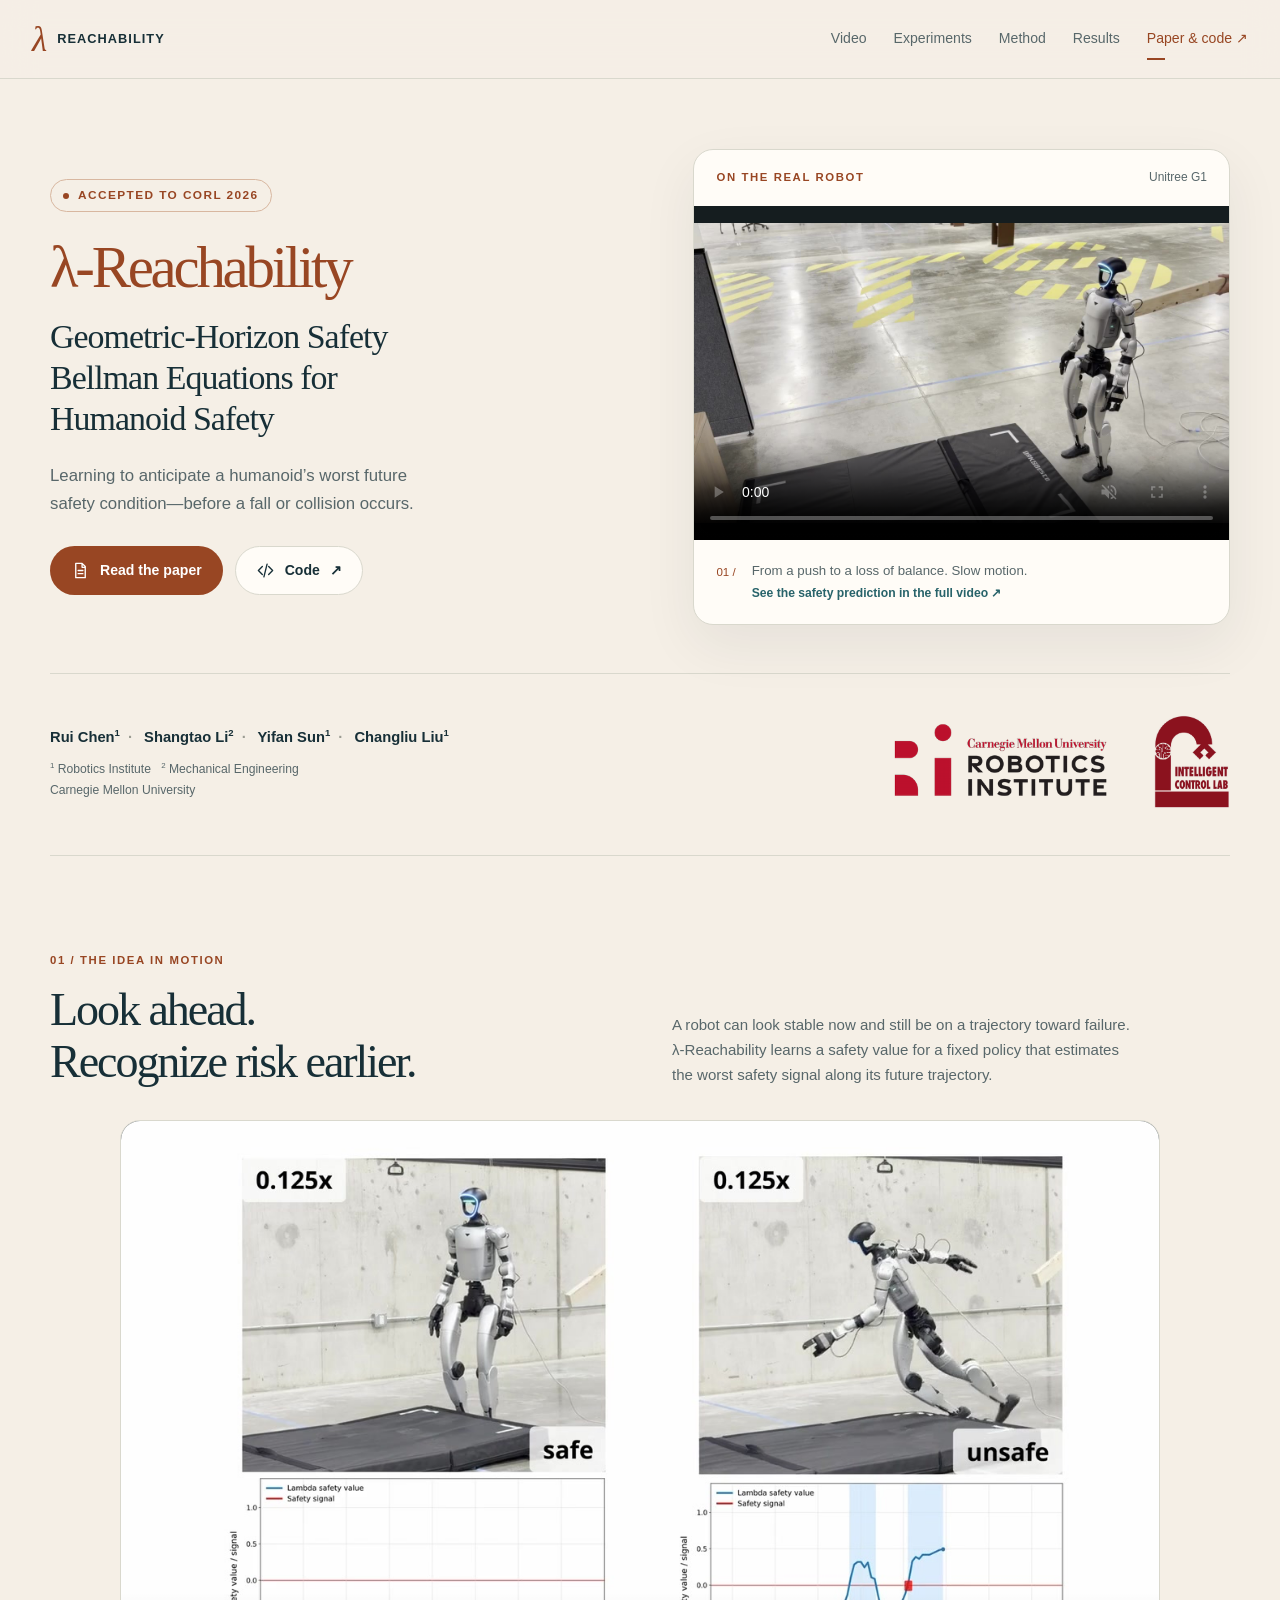
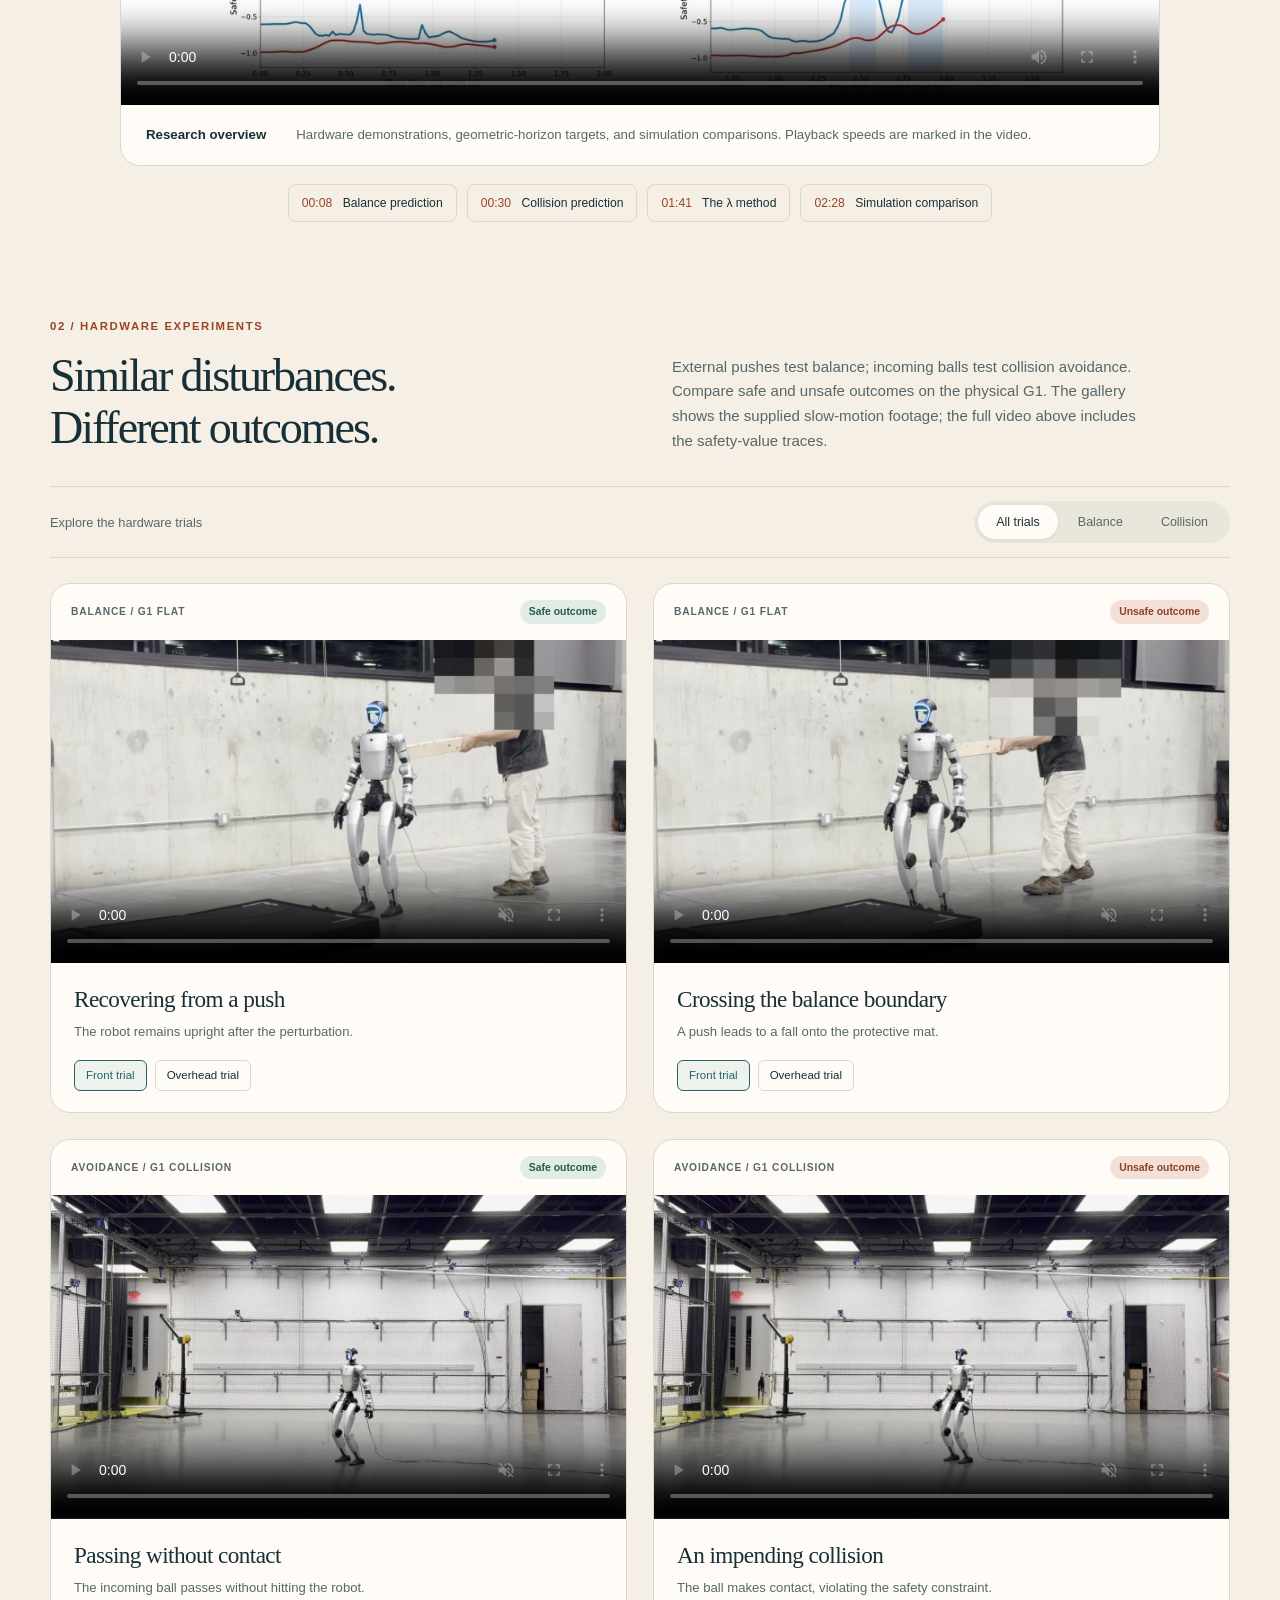
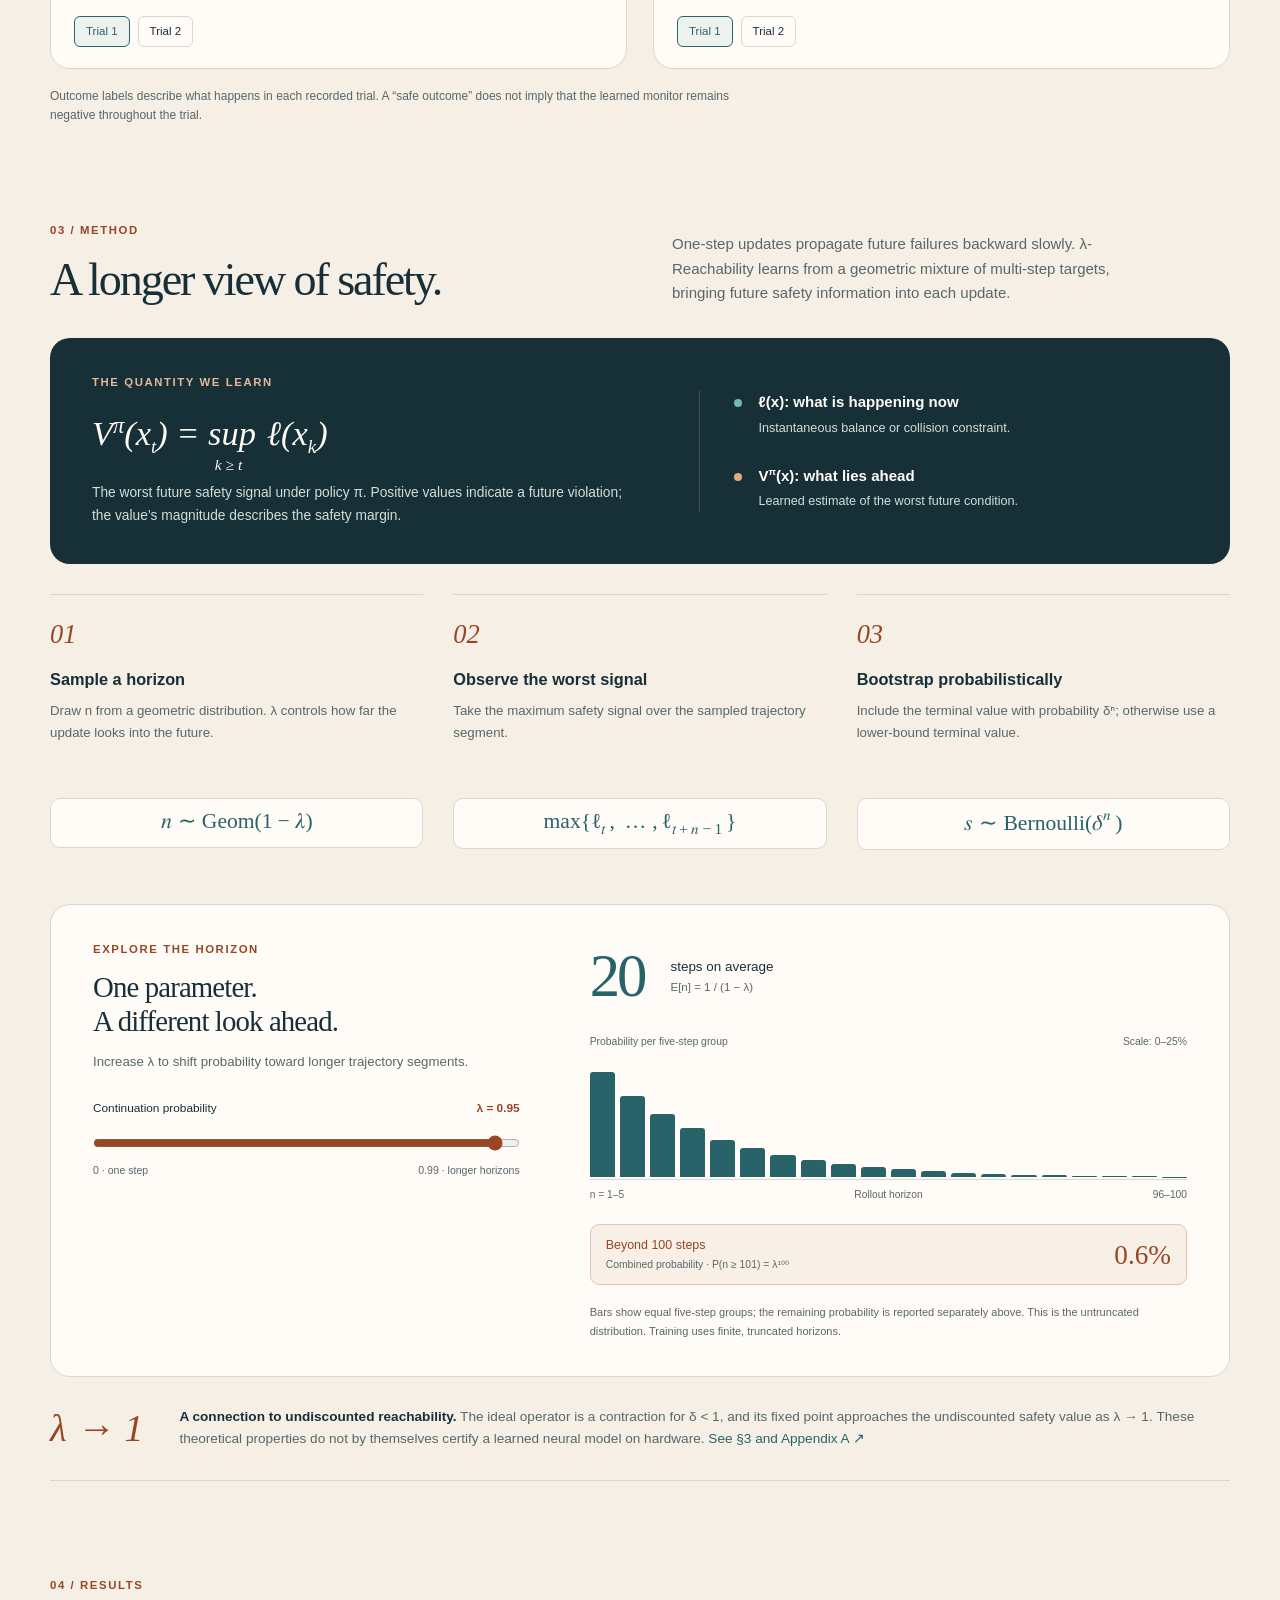
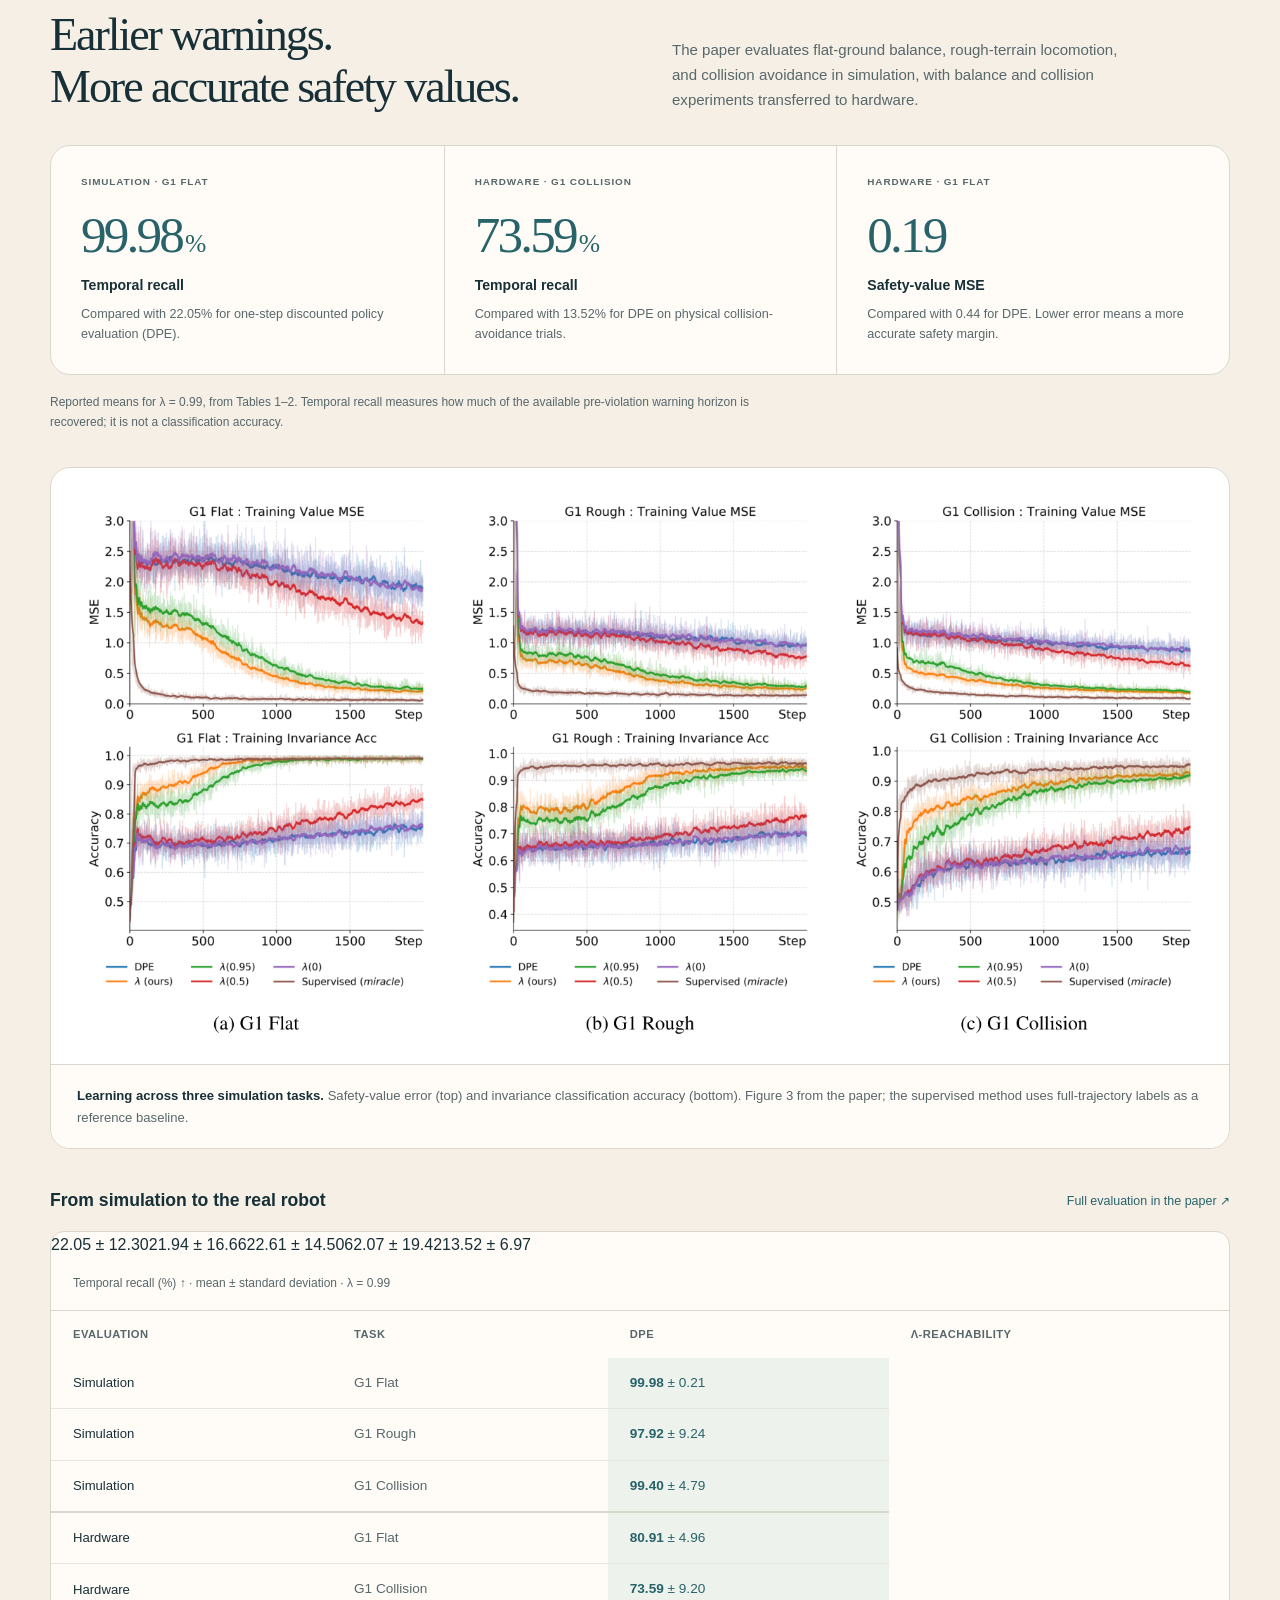
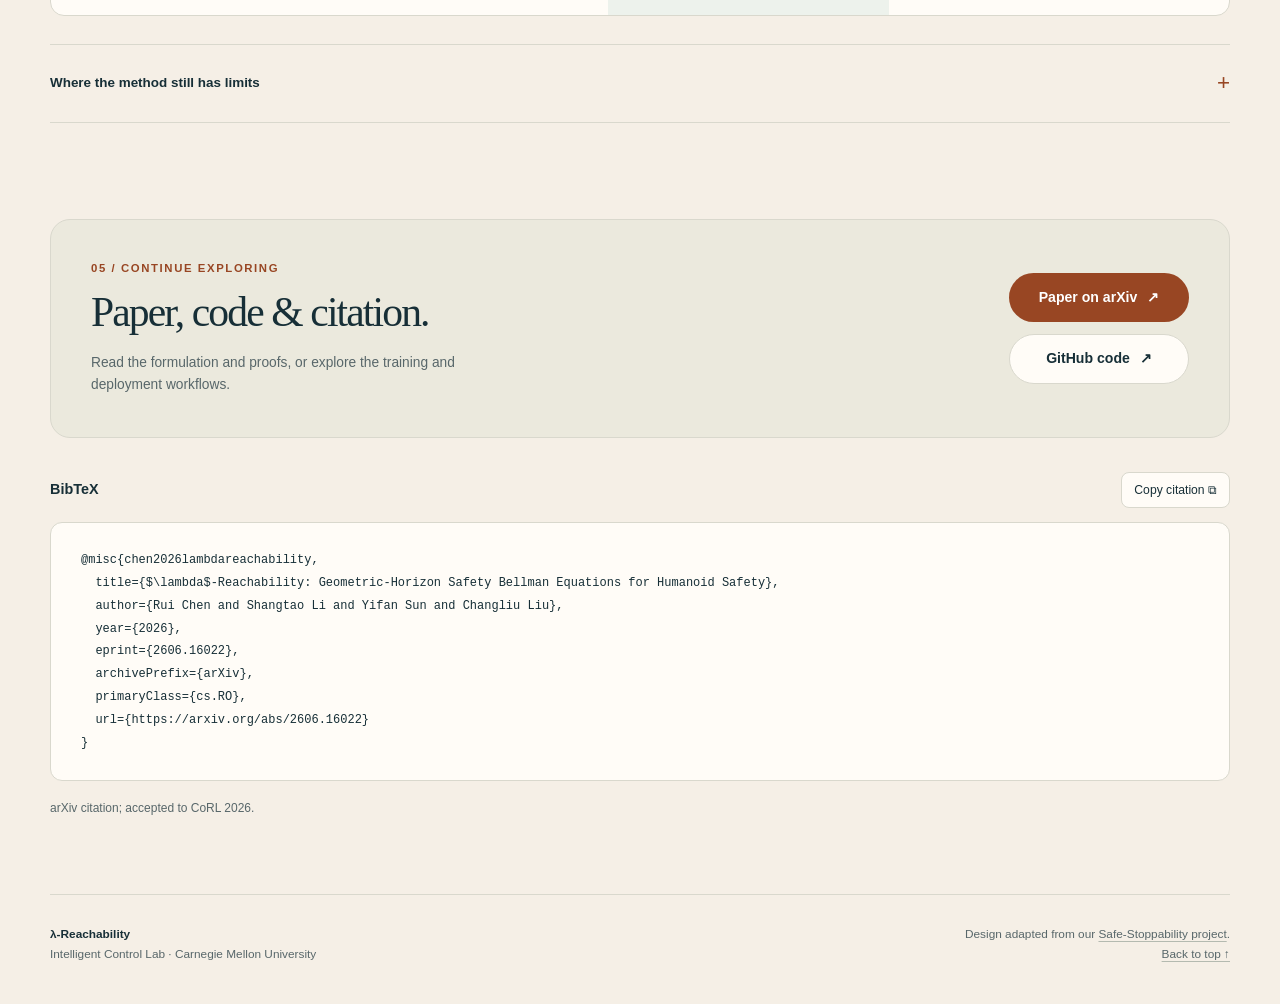
==== docs/index.html @ ec7c2fdd "Publish CoRL 2026 lambda-Reachability project website" ====
<!doctype html>
<html lang="en">
<head>
  <meta charset="utf-8">
  <meta name="viewport" content="width=device-width, initial-scale=1">
  <title>λ-Reachability · CoRL 2026</title>
  <meta name="description" content="λ-Reachability: Geometric-Horizon Safety Bellman Equations for Humanoid Safety. A CoRL 2026 paper from Carnegie Mellon University.">
  <meta name="theme-color" content="#f5efe6">
  <link rel="canonical" href="https://intelligent-control-lab.github.io/lambda_reach/">
  <meta property="og:url" content="https://intelligent-control-lab.github.io/lambda_reach/">
  <meta property="og:type" content="website">
  <meta property="og:title" content="λ-Reachability · CoRL 2026">
  <meta property="og:description" content="Learning to anticipate humanoid safety violations with geometric-horizon safety Bellman equations.">
  <meta property="og:image" content="https://intelligent-control-lab.github.io/lambda_reach/assets/posters/push-unsafe-1.jpg">
  <meta property="og:image:alt" content="A Unitree G1 humanoid in a balance perturbation experiment">
  <meta name="twitter:card" content="summary_large_image">
  <meta name="twitter:image" content="https://intelligent-control-lab.github.io/lambda_reach/assets/posters/push-unsafe-1.jpg">
  <link rel="icon" href="./assets/images/favicon.svg" type="image/svg+xml">
  <link rel="stylesheet" href="./assets/css/site.css">
  <script defer src="./assets/js/site.js"></script>
</head>
<body>
<a class="skip-link" href="#main">Skip to content</a>
<header class="site-header">
  <div class="header-inner">
    <a class="brand" href="#home"><span class="brand-symbol">λ</span> Reachability</a>
    <nav aria-label="Main navigation">
      <a href="#video">Video</a><a href="#experiments">Experiments</a><a href="#method">Method</a><a href="#results">Results</a><a href="#paper">Paper &amp; code <span aria-hidden="true">↗</span></a>
    </nav>
  </div>
</header>
<main id="main">
  <section class="hero shell" id="home" aria-labelledby="title">
    <div class="hero-grid">
      <div class="hero-copy">
        <p class="venue"><span class="venue-dot" aria-hidden="true"></span> Accepted to CoRL 2026</p>
        <h1 id="title"><span class="title-name">λ-Reachability</span><span class="title-subtitle">Geometric-Horizon Safety Bellman Equations for Humanoid Safety</span></h1>
        <p class="hero-summary">Learning to anticipate a humanoid’s worst future safety condition—before a fall or collision occurs.</p>
        <div class="actions">
          <a class="button primary" href="https://arxiv.org/pdf/2606.16022" target="_blank" rel="noopener noreferrer"><svg viewBox="0 0 24 24" aria-hidden="true"><path d="M14 3H6v18h12V7zM14 3v5h4M9 12h6M9 16h6"/></svg> Read the paper</a>
          <a class="button secondary" href="https://github.com/intelligent-control-lab/lambda_reach" target="_blank" rel="noopener noreferrer"><svg viewBox="0 0 24 24" aria-hidden="true"><path d="m8 7-5 5 5 5m8-10 5 5-5 5M14 4l-4 16"/></svg> Code <span aria-hidden="true">↗</span></a>
        </div>
      </div>
      <figure class="hero-media">
        <div class="media-heading"><span class="eyebrow">On the real robot</span><span class="small-label">Unitree G1</span></div>
        <video controls muted loop playsinline preload="metadata" poster="./assets/posters/push-unsafe-1.jpg" aria-label="Slow-motion balance experiment: the G1 loses balance after an external push">
          <source src="./assets/videos/push-unsafe-1.mp4" type="video/mp4">
          Your browser does not support embedded video. <a href="./assets/videos/push-unsafe-1.mp4">Download this clip.</a>
        </video>
        <figcaption><span class="caption-number">01 /</span><span>From a push to a loss of balance. Slow motion.<br><a href="#video">See the safety prediction in the full video <span aria-hidden="true">↗</span></a></span></figcaption>
      </figure>
    </div>
    <div class="hero-bottom">
      <div class="author-block">
        <p class="authors">Rui Chen<sup>1</sup><span>·</span> Shangtao Li<sup>2</sup><span>·</span> Yifan Sun<sup>1</sup><span>·</span> Changliu Liu<sup>1</sup></p>
        <p class="affiliations"><sup>1</sup> Robotics Institute &nbsp; <sup>2</sup> Mechanical Engineering<br>Carnegie Mellon University</p>
      </div>
      <div class="logos" aria-label="Research institutions">
        <img src="./assets/images/ri-cmu-wordmark-new.png" alt="Carnegie Mellon University Robotics Institute" width="220" height="60">
        <img src="./assets/images/icl_logo.jpg" alt="Intelligent Control Lab" width="130" height="74">
      </div>
    </div>
  </section>

  <section class="section shell" id="video" aria-labelledby="video-title">
    <div class="section-heading"><div><p class="eyebrow">01 / The idea in motion</p><h2 id="video-title">Look ahead.<br>Recognize risk earlier.</h2></div><p>A robot can look stable now and still be on a trajectory toward failure. λ-Reachability learns a safety value for a fixed policy that estimates the worst safety signal along its future trajectory.</p></div>
    <figure class="overview-video media-panel">
      <video id="overview-player" controls playsinline preload="metadata" poster="./assets/posters/overview.jpg" aria-label="Full research video with hardware comparisons, safety-value plots, and an explanation of lambda-Reachability" aria-describedby="overview-caption">
        <source src="./assets/videos/overview.mp4" type="video/mp4">
        <track kind="descriptions" src="./assets/overview-descriptions.vtt" srclang="en" label="Visual descriptions">
        Your browser does not support embedded video. <a href="./assets/videos/overview.mp4">Download the research video.</a>
      </video>
      <figcaption id="overview-caption"><strong>Research overview</strong><span>Hardware demonstrations, geometric-horizon targets, and simulation comparisons. Playback speeds are marked in the video.</span></figcaption>
    </figure>
    <div class="chapters" aria-label="Video chapters">
      <button type="button" data-seek="8"><span>00:08</span> Balance prediction</button>
      <button type="button" data-seek="30"><span>00:30</span> Collision prediction</button>
      <button type="button" data-seek="101"><span>01:41</span> The λ method</button>
      <button type="button" data-seek="148"><span>02:28</span> Simulation comparison</button>
    </div>
  </section>

  <section class="section shell" id="experiments" aria-labelledby="experiments-title">
    <div class="section-heading"><div><p class="eyebrow">02 / Hardware experiments</p><h2 id="experiments-title">Similar disturbances.<br>Different outcomes.</h2></div><p>External pushes test balance; incoming balls test collision avoidance. Compare safe and unsafe outcomes on the physical G1. The gallery shows the supplied slow-motion footage; the full video above includes the safety-value traces.</p></div>
    <div class="gallery-toolbar"><span>Explore the hardware trials</span><div class="segmented" role="group" aria-label="Filter experiments"><button type="button" class="is-active" data-filter="all" aria-pressed="true">All trials</button><button type="button" data-filter="push" aria-pressed="false">Balance</button><button type="button" data-filter="avoid" aria-pressed="false">Collision</button></div></div>
    <div class="experiment-grid">
      <article class="experiment-card" data-task="push">
        <div class="experiment-top"><span class="eyebrow">Balance / G1 Flat</span><span class="outcome safe">Safe outcome</span></div>
        <video controls muted playsinline preload="metadata" poster="./assets/posters/push-safe-2.jpg" aria-label="Slow-motion push trial with a safe balance outcome"><source src="./assets/videos/push-safe-2.mp4" type="video/mp4"></video>
        <div class="experiment-body"><h3>Recovering from a push</h3><p>The robot remains upright after the perturbation.</p><div class="trial-picker" role="group" aria-label="Recovering from a push trial selection"><button type="button" data-clip="push-safe-2" aria-pressed="true" class="is-active">Front trial</button><button type="button" data-clip="push-safe-1" aria-pressed="false">Overhead trial</button></div></div>
      </article>
      <article class="experiment-card" data-task="push">
        <div class="experiment-top"><span class="eyebrow">Balance / G1 Flat</span><span class="outcome unsafe">Unsafe outcome</span></div>
        <video controls muted playsinline preload="metadata" poster="./assets/posters/push-unsafe-2.jpg" aria-label="Slow-motion push trial with a loss of balance"><source src="./assets/videos/push-unsafe-2.mp4" type="video/mp4"></video>
        <div class="experiment-body"><h3>Crossing the balance boundary</h3><p>A push leads to a fall onto the protective mat.</p><div class="trial-picker" role="group" aria-label="Loss of balance trial selection"><button type="button" data-clip="push-unsafe-2" aria-pressed="true" class="is-active">Front trial</button><button type="button" data-clip="push-unsafe-1" aria-pressed="false">Overhead trial</button></div></div>
      </article>
      <article class="experiment-card" data-task="avoid">
        <div class="experiment-top"><span class="eyebrow">Avoidance / G1 Collision</span><span class="outcome safe">Safe outcome</span></div>
        <video controls muted playsinline preload="metadata" poster="./assets/posters/avoid-safe-1.jpg" aria-label="Slow-motion ball-avoidance trial with no collision"><source src="./assets/videos/avoid-safe-1.mp4" type="video/mp4"></video>
        <div class="experiment-body"><h3>Passing without contact</h3><p>The incoming ball passes without hitting the robot.</p><div class="trial-picker" role="group" aria-label="Safe avoidance trial selection"><button type="button" data-clip="avoid-safe-1" aria-pressed="true" class="is-active">Trial 1</button><button type="button" data-clip="avoid-safe-2" aria-pressed="false">Trial 2</button></div></div>
      </article>
      <article class="experiment-card" data-task="avoid">
        <div class="experiment-top"><span class="eyebrow">Avoidance / G1 Collision</span><span class="outcome unsafe">Unsafe outcome</span></div>
        <video controls muted playsinline preload="metadata" poster="./assets/posters/avoid-unsafe-1.jpg" aria-label="Slow-motion ball-avoidance trial in which contact occurs"><source src="./assets/videos/avoid-unsafe-1.mp4" type="video/mp4"></video>
        <div class="experiment-body"><h3>An impending collision</h3><p>The ball makes contact, violating the safety constraint.</p><div class="trial-picker" role="group" aria-label="Unsafe avoidance trial selection"><button type="button" data-clip="avoid-unsafe-1" aria-pressed="true" class="is-active">Trial 1</button><button type="button" data-clip="avoid-unsafe-2" aria-pressed="false">Trial 2</button></div></div>
      </article>
    </div>
    <p class="note">Outcome labels describe what happens in each recorded trial. A “safe outcome” does not imply that the learned monitor remains negative throughout the trial.</p>
  </section>

  <section class="section shell" id="method" aria-labelledby="method-title">
    <div class="section-heading"><div><p class="eyebrow">03 / Method</p><h2 id="method-title">A longer view of safety.</h2></div><p>One-step updates propagate future failures backward slowly. λ-Reachability learns from a geometric mixture of multi-step targets, bringing future safety information into each update.</p></div>
    <div class="method-intro">
      <div><span class="eyebrow">The quantity we learn</span><p class="equation" aria-label="V pi of x t equals the supremum of ell of x k, over k greater than or equal to t">V<sup>π</sup>(x<sub>t</sub>) = sup<sub class="under">k ≥ t</sub> ℓ(x<sub>k</sub>)</p><p>The worst future safety signal under policy π. Positive values indicate a future violation; the value’s magnitude describes the safety margin.</p></div>
      <div class="signal-legend"><p><span class="signal-dot teal"></span><strong>ℓ(x): what is happening now</strong><span>Instantaneous balance or collision constraint.</span></p><p><span class="signal-dot rust"></span><strong>V<sup>π</sup>(x): what lies ahead</strong><span>Learned estimate of the worst future condition.</span></p></div>
    </div>
    <ol class="steps">
      <li><span class="step-number">01</span><h3>Sample a horizon</h3><p>Draw n from a geometric distribution. λ controls how far the update looks into the future.</p><div class="step-equation"><math xmlns="http://www.w3.org/1998/Math/MathML" display="block" aria-label="n follows a geometric distribution with parameter one minus lambda"><mi>n</mi><mo>∼</mo><mi mathvariant="normal">Geom</mi><mo>(</mo><mn>1</mn><mo>−</mo><mi>λ</mi><mo>)</mo></math></div></li>
      <li><span class="step-number">02</span><h3>Observe the worst signal</h3><p>Take the maximum safety signal over the sampled trajectory segment.</p><div class="step-equation"><math xmlns="http://www.w3.org/1998/Math/MathML" display="block" aria-label="Maximum of ell t through ell t plus n minus one"><mi mathvariant="normal">max</mi><mo>{</mo><msub><mi>ℓ</mi><mi>t</mi></msub><mo>,</mo><mo>…</mo><mo>,</mo><msub><mi>ℓ</mi><mrow><mi>t</mi><mo>+</mo><mi>n</mi><mo>−</mo><mn>1</mn></mrow></msub><mo>}</mo></math></div></li>
      <li><span class="step-number">03</span><h3>Bootstrap probabilistically</h3><p>Include the terminal value with probability δⁿ; otherwise use a lower-bound terminal value.</p><div class="step-equation"><math xmlns="http://www.w3.org/1998/Math/MathML" display="block" aria-label="s follows a Bernoulli distribution with probability delta to the n"><mi>s</mi><mo>∼</mo><mi mathvariant="normal">Bernoulli</mi><mo>(</mo><msup><mi>δ</mi><mi>n</mi></msup><mo>)</mo></math></div></li>
    </ol>
    <div class="horizon-panel">
      <div class="horizon-copy"><p class="eyebrow">Explore the horizon</p><h3>One parameter. <br>A different look ahead.</h3><p>Increase λ to shift probability toward longer trajectory segments.</p><label for="lambda-slider">Continuation probability <strong id="lambda-value">λ = 0.95</strong></label><input id="lambda-slider" type="range" min="0" max="99" value="95" step="1" aria-describedby="horizon-caveat"><div class="range-labels"><span>0 · one step</span><span>0.99 · longer horizons</span></div></div>
      <div class="horizon-visual">
        <div class="horizon-stat"><output id="horizon-value" for="lambda-slider">20</output><div>steps on average<span>E[n] = 1 / (1 − λ)</span></div></div>
        <div class="distribution-heading"><span>Probability per five-step group</span><output id="distribution-scale" for="lambda-slider">Scale: 0–25%</output></div>
        <div class="distribution" id="distribution" role="img" aria-label="Geometric horizon probabilities in equal five-step groups, from 1 to 100 steps"></div>
        <div class="distribution-axis"><span>n = 1–5</span><span>Rollout horizon</span><span>96–100</span></div>
        <div class="distribution-tail"><p>Beyond 100 steps<span>Combined probability · P(n ≥ 101) = λ¹⁰⁰</span></p><output id="tail-probability" for="lambda-slider" aria-label="Probability of a horizon beyond 100 steps">0.6%</output></div>
        <p id="horizon-caveat">Bars show equal five-step groups; the remaining probability is reported separately above. This is the untruncated distribution. Training uses finite, truncated horizons.</p>
      </div>
    </div>
    <div class="theory-note"><span class="theory-symbol" aria-hidden="true">λ → 1</span><p><strong>A connection to undiscounted reachability.</strong> The ideal operator is a contraction for δ &lt; 1, and its fixed point approaches the undiscounted safety value as λ → 1. These theoretical properties do not by themselves certify a learned neural model on hardware. <a href="https://arxiv.org/pdf/2606.16022#page=4" target="_blank" rel="noopener noreferrer">See §3 and Appendix A <span aria-hidden="true">↗</span></a></p></div>
  </section>

  <section class="section shell" id="results" aria-labelledby="results-title">
    <div class="section-heading"><div><p class="eyebrow">04 / Results</p><h2 id="results-title">Earlier warnings.<br>More accurate safety values.</h2></div><p>The paper evaluates flat-ground balance, rough-terrain locomotion, and collision avoidance in simulation, with balance and collision experiments transferred to hardware.</p></div>
    <div class="metrics">
      <article><span class="eyebrow">Simulation · G1 Flat</span><strong>99.98<span>%</span></strong><h3>Temporal recall</h3><p>Compared with 22.05% for one-step discounted policy evaluation (DPE).</p></article>
      <article><span class="eyebrow">Hardware · G1 Collision</span><strong>73.59<span>%</span></strong><h3>Temporal recall</h3><p>Compared with 13.52% for DPE on physical collision-avoidance trials.</p></article>
      <article><span class="eyebrow">Hardware · G1 Flat</span><strong>0.19</strong><h3>Safety-value MSE</h3><p>Compared with 0.44 for DPE. Lower error means a more accurate safety margin.</p></article>
    </div>
    <p class="note">Reported means for λ = 0.99, from Tables 1–2. Temporal recall measures how much of the available pre-violation warning horizon is recovered; it is not a classification accuracy.</p>
    <figure class="paper-figure"><img src="./assets/images/training-curves.png" alt="Paper Figure 3: safety-value MSE decreases and invariant-state classification accuracy increases faster with lambda 0.99 and 0.95 than with one-step DPE across G1 Flat, G1 Rough, and G1 Collision." width="1608" height="780" loading="lazy"><figcaption><strong>Learning across three simulation tasks.</strong> Safety-value error (top) and invariance classification accuracy (bottom). Figure 3 from the paper; the supervised method uses full-trajectory labels as a reference baseline.</figcaption></figure>
    <div class="table-heading"><h3>From simulation to the real robot</h3><a href="https://arxiv.org/pdf/2606.16022#page=7" target="_blank" rel="noopener noreferrer">Full evaluation in the paper <span aria-hidden="true">↗</span></a></div>
    <div class="table-scroll" role="region" aria-label="Temporal recall comparison" tabindex="0"><table><caption>Temporal recall (%) ↑ · mean ± standard deviation · λ = 0.99</caption><thead><tr><th scope="col">Evaluation</th><th scope="col">Task</th><th scope="col">DPE</th><th scope="col">λ-Reachability</th></tr></thead><tbody>
      <tr><th scope="row">Simulation</th><td>G1 Flat</td><span>22.05</span> ± 12.30</td><td class="ours"><strong>99.98</strong> ± 0.21</td></tr>
      <tr><th scope="row">Simulation</th><td>G1 Rough</td><span>21.94</span> ± 16.66</td><td class="ours"><strong>97.92</strong> ± 9.24</td></tr>
      <tr><th scope="row">Simulation</th><td>G1 Collision</td><span>22.61</span> ± 14.50</td><td class="ours"><strong>99.40</strong> ± 4.79</td></tr>
      <tr class="hardware-row"><th scope="row">Hardware</th><td>G1 Flat</td><span>62.07</span> ± 19.42</td><td class="ours"><strong>80.91</strong> ± 4.96</td></tr>
      <tr><th scope="row">Hardware</th><td>G1 Collision</td><span>13.52</span> ± 6.97</td><td class="ours"><strong>73.59</strong> ± 9.20</td></tr>
    </tbody></table></div>
    <details class="limitations"><summary>Where the method still has limits <span aria-hidden="true">+</span></summary><div><p>Finite rollouts require truncated horizon sampling, which can bias the learning target. Longer horizons can also be less robust to noisy real observations: on hardware balance trials, shorter λ settings perform better on some metrics. The work learns safety values for a fixed policy; it does not synthesize a new safety controller.</p><a href="https://arxiv.org/pdf/2606.16022#page=8" target="_blank" rel="noopener noreferrer">Read the limitations and discussion in §5–6 <span aria-hidden="true">↗</span></a></div></details>
  </section>

  <section class="section shell paper-section" id="paper" aria-labelledby="paper-title">
    <div class="paper-banner"><div><p class="eyebrow">05 / Continue exploring</p><h2 id="paper-title">Paper, code &amp; citation.</h2><p>Read the formulation and proofs, or explore the training and deployment workflows.</p></div><div class="actions"><a class="button primary" href="https://arxiv.org/abs/2606.16022" target="_blank" rel="noopener noreferrer">Paper on arXiv <span aria-hidden="true">↗</span></a><a class="button secondary" href="https://github.com/intelligent-control-lab/lambda_reach" target="_blank" rel="noopener noreferrer">GitHub code <span aria-hidden="true">↗</span></a></div></div>
    <div class="citation-heading"><h3>BibTeX</h3><button id="copy-citation" type="button">Copy citation <span aria-hidden="true">⧉</span></button></div>
    <pre id="citation"><code>@misc{chen2026lambdareachability,
  title={$\lambda$-Reachability: Geometric-Horizon Safety Bellman Equations for Humanoid Safety},
  author={Rui Chen and Shangtao Li and Yifan Sun and Changliu Liu},
  year={2026},
  eprint={2606.16022},
  archivePrefix={arXiv},
  primaryClass={cs.RO},
  url={https://arxiv.org/abs/2606.16022}
}</code></pre>
    <p class="note" id="copy-status" role="status" aria-live="polite">arXiv citation; accepted to CoRL 2026.</p>
  </section>
</main>
<footer class="shell site-footer"><p><span class="footer-brand">λ-Reachability</span><br>Intelligent Control Lab · Carnegie Mellon University</p><p>Design adapted from our <a href="https://intelligent-control-lab.github.io/humanoid_stoppability/" target="_blank" rel="noopener noreferrer">Safe-Stoppability project</a>.<br><a href="#home">Back to top ↑</a></p></footer>
</body>
</html>
---- docs/assets/css/site.css ----
:root {
  --bg:#f5efe6;
  --paper:#fffcf7;
  --ink:#172f37;
  --muted:#58676a;
  --rust:#984623;
  --rust-light:#f0dfd0;
  --teal:#28636a;
  --line:#d9d8cd;
  --serif:'Iowan Old Style','Palatino Linotype','Book Antiqua',Georgia,serif;
  --sans:'Avenir Next','Segoe UI','Helvetica Neue',Arial,sans-serif;
  --radius:20px
}

* {
  box-sizing:border-box
}

html {
  scroll-behavior:smooth;
  scroll-padding-top:100px
}

body {
  margin:0;
  background:var(--bg);
  color:var(--ink);
  font:16px/1.65 var(--sans);
  -webkit-font-smoothing:antialiased
}

button,input {
  font:inherit
}

button,a,input {
  touch-action:manipulation
}

a {
  color:inherit;
  text-decoration:none
}

button {
  cursor:pointer
}

button:disabled {
  cursor:default
}

a:focus-visible,button:focus-visible,input:focus-visible,summary:focus-visible,[tabindex]:focus-visible {
  outline:3px solid var(--teal);
  outline-offset:5px
}

a:hover {
  color:var(--rust)
}

img,video {
  display:block;
  max-width:100%
}

video {
  width:100%;
  background:#121b1f;
  aspect-ratio:16/9
}

button {
  color:inherit
}

h1,h2,h3,p,figure {
  margin:0
}

h2 {
  font:400 clamp(2rem,3.6vw,3.15rem)/1.13 var(--serif);
  letter-spacing:-.045em
}

h3 {
  font-size:1.1rem;
  line-height:1.35
}

p {
  color:var(--muted)
}

sup {
  font-size:.65em
}

svg {
  width:19px;
  height:19px;
  fill:none;
  stroke:currentColor;
  stroke-width:1.7;
  stroke-linecap:round;
  stroke-linejoin:round
}

.shell {
  width:min(1180px,calc(100% - 64px));
  margin-inline:auto
}

.skip-link {
  position:fixed;
  z-index:100;
  top:8px;
  left:8px;
  padding:10px 20px;
  background:var(--paper);
  transform:translateY(-150%)
}

.skip-link:focus {
  transform:none
}

.site-header {
  position:sticky;
  top:0;
  z-index:20;
  background:rgba(245,239,230,.94);
  backdrop-filter:blur(16px);
  border-bottom:1px solid var(--line)
}

.header-inner {
  width:min(1280px,calc(100% - 64px));
  margin:auto;
  min-height:78px;
  display:flex;
  align-items:center;
  justify-content:space-between;
  gap:32px
}

.brand {
  display:flex;
  align-items:center;
  gap:9px;
  font-size:.8rem;
  font-weight:750;
  text-transform:uppercase;
  letter-spacing:.08em;
  white-space:nowrap
}

.brand-symbol {
  color:var(--rust);
  font:italic 35px var(--serif);
  text-transform:none;
  line-height:1
}

.site-header nav {
  display:flex;
  gap:27px;
  align-items:center
}

.site-header nav a {
  position:relative;
  color:var(--muted);
  font-size:.88rem;
  padding:26px 0
}

.site-header nav a:hover,.site-header nav a.is-active {
  color:var(--rust)
}

.site-header nav a.is-active:after {
  content:'';
  position:absolute;
  bottom:17px;
  left:0;
  width:18px;
  height:2px;
  background:var(--rust)
}

.hero {
  padding-top:70px
}

.hero-grid {
  display:grid;
  grid-template-columns:1.08fr 1fr;
  gap:64px;
  align-items:center
}

.venue {
  display:inline-flex;
  align-items:center;
  gap:9px;
  font-size:.74rem;
  text-transform:uppercase;
  font-weight:750;
  letter-spacing:.12em;
  color:var(--rust);
  border:1px solid #d8b7a0;
  padding:6px 12px;
  border-radius:30px
}

.venue-dot {
  width:6px;
  height:6px;
  background:var(--rust);
  border-radius:50%
}

h1 {
  font-family:var(--serif);
  font-weight:400;
  letter-spacing:-.04em;
  line-height:1.1;
  margin-top:24px
}

.title-name {
  display:block;
  font-size:clamp(2.7rem,4.6vw,4.25rem);
  color:var(--rust);
  letter-spacing:-.055em;
  white-space:nowrap
}

.title-subtitle {
  display:block;
  margin-top:16px;
  font-size:clamp(1.7rem,2.65vw,2.45rem);
  line-height:1.2;
  max-width:22ch
}

.hero-summary {
  font-size:1.05rem;
  line-height:1.65;
  margin-top:23px;
  max-width:43ch
}

.actions {
  display:flex;
  gap:12px;
  flex-wrap:wrap;
  margin-top:28px
}

.button {
  display:inline-flex;
  align-items:center;
  justify-content:center;
  gap:10px;
  padding:12px 20px;
  border-radius:30px;
  font-size:.88rem;
  font-weight:650;
  transition:background .2s,transform .2s;
  border:1px solid transparent
}

.button:hover {
  transform:translateY(-2px)
}

.primary {
  background:var(--rust);
  color:#fff
}

.primary:hover {
  background:#7c351a;
  color:#fff
}

.secondary {
  background:var(--paper);
  border-color:var(--line)
}

.secondary:hover {
  background:#fff;
  color:var(--ink)
}

.hero-media {
  border:1px solid var(--line);
  border-radius:var(--radius);
  overflow:hidden;
  background:var(--paper);
  box-shadow:0 20px 55px #172f3712;
  transform:none
}

.hero-media video {
  aspect-ratio:16/10;
  object-fit:contain;
  background:#151d1f
}

.media-heading {
  padding:18px 22px;
  display:flex;
  align-items:center;
  justify-content:space-between;
  gap:12px
}

.eyebrow {
  display:block;
  font-size:.71rem;
  line-height:1.5;
  letter-spacing:.14em;
  font-weight:750;
  text-transform:uppercase;
  color:var(--rust)
}

.small-label {
  color:var(--muted);
  font-size:.75rem
}

.hero-media figcaption {
  display:flex;
  align-items:flex-start;
  gap:16px;
  padding:20px 22px;
  font-size:.83rem;
  color:var(--muted)
}

.caption-number {
  color:var(--rust);
  font-size:.72rem;
  padding-top:3px
}

.hero-media figcaption a {
  color:var(--teal);
  font-weight:650;
  font-size:.76rem
}

.hero-bottom {
  margin-top:48px;
  padding:28px 0 32px;
  display:flex;
  justify-content:space-between;
  gap:26px;
  border-top:1px solid var(--line);
  border-bottom:1px solid var(--line);
  align-items:center
}

.authors {
  font-weight:650;
  font-size:.92rem;
  color:var(--ink);
  line-height:1.9
}

.authors span {
  margin:0 8px;
  color:#9b9c92
}

.affiliations {
  font-size:.76rem;
  line-height:1.7;
  margin-top:8px
}

.logos {
  display:flex;
  align-items:center;
  gap:28px;
  width:360px;
  max-width:100%;
  flex-shrink:0;
  mix-blend-mode:multiply
}

.logos img {
  width:calc(75% - 14px);
  height:auto;
  object-fit:contain
}

.logos img:last-child {
  width:calc(25% - 14px)
}

.section {
  padding-top:96px
}

.section-heading {
  display:grid;
  grid-template-columns:1fr 1fr;
  gap:64px;
  align-items:end;
  margin-bottom:32px
}

.section-heading .eyebrow {
  margin-bottom:15px
}

.section-heading>p {
  font-size:.94rem;
  max-width:56ch
}

.media-panel {
  overflow:hidden;
  border:1px solid var(--line);
  border-radius:var(--radius);
  background:var(--paper)
}

.overview-video {
  max-width:1040px;
  margin:auto
}

.overview-video figcaption {
  display:flex;
  gap:30px;
  align-items:center;
  padding:19px 25px;
  font-size:.83rem;
  color:var(--muted)
}

.overview-video figcaption strong {
  white-space:nowrap;
  color:var(--ink)
}

.chapters {
  display:flex;
  justify-content:center;
  gap:10px;
  flex-wrap:wrap;
  margin-top:18px
}

.chapters button {
  border:1px solid var(--line);
  background:transparent;
  border-radius:8px;
  padding:8px 13px;
  font-size:.76rem;
  color:var(--ink)
}

.chapters button span {
  color:var(--rust);
  margin-right:7px;
  font-variant-numeric:tabular-nums
}

.chapters button:hover {
  background:var(--paper);
  border-color:var(--rust)
}

.gallery-toolbar {
  border-block:1px solid var(--line);
  display:flex;
  justify-content:space-between;
  align-items:center;
  padding:14px 0;
  margin:30px 0 25px;
  gap:16px
}

.gallery-toolbar>span {
  font-size:.8rem;
  color:var(--muted)
}

.segmented {
  display:flex;
  padding:4px;
  background:#e9e6dc;
  border-radius:30px;
  gap:2px
}

.segmented button {
  border:0;
  background:none;
  border-radius:24px;
  padding:7px 18px;
  font-size:.78rem;
  color:var(--muted)
}

.segmented button.is-active {
  background:var(--paper);
  color:var(--ink);
  box-shadow:0 1px 4px #172f3710
}

.experiment-grid {
  display:grid;
  grid-template-columns:1fr 1fr;
  gap:26px
}

.experiment-card {
  border:1px solid var(--line);
  border-radius:var(--radius);
  overflow:hidden;
  background:var(--paper)
}

.experiment-card[hidden] {
  display:none
}

.experiment-top {
  padding:16px 20px;
  display:flex;
  justify-content:space-between;
  align-items:center;
  gap:8px
}

.experiment-top .eyebrow {
  font-size:.64rem;
  letter-spacing:.08em;
  color:var(--muted)
}

.outcome {
  border-radius:30px;
  padding:3px 9px;
  font-size:.65rem;
  font-weight:700;
  white-space:nowrap
}

.safe {
  background:#e0ece5;
  color:#265b49
}

.unsafe {
  background:#f3e1d8;
  color:#8c4027
}

.experiment-body {
  padding:21px 23px
}

.experiment-body h3 {
  font-family:var(--serif);
  font-weight:400;
  font-size:1.45rem;
  letter-spacing:-.025em
}

.experiment-body p {
  font-size:.82rem;
  margin-top:6px
}

.trial-picker {
  margin-top:17px;
  display:flex;
  gap:8px
}

.trial-picker button {
  padding:5px 11px;
  border:1px solid var(--line);
  border-radius:6px;
  background:transparent;
  font-size:.72rem
}

.trial-picker button.is-active {
  border-color:var(--teal);
  color:var(--teal);
  background:#edf2ed
}

.note {
  font-size:.75rem;
  line-height:1.65;
  margin-top:18px;
  max-width:105ch
}

.method-intro {
  display:grid;
  grid-template-columns:1.1fr 1fr;
  align-items:center;
  gap:70px;
  padding:36px 42px;
  background:var(--ink);
  color:var(--paper);
  border-radius:var(--radius)
}

.method-intro .eyebrow {
  color:#e3b89b
}

.method-intro p {
  color:#d2dedb;
  font-size:.86rem
}

.method-intro .equation {
  margin:17px 0 21px;
  color:#fffaf4;
  font:italic clamp(1.45rem,2.7vw,2.15rem)/1.5 var(--serif);
  white-space:nowrap
}

.equation sub {
  font-size:.55em
}

.equation .under {
  display:inline-block;
  position:relative;
  top:1.1em;
  margin-left:-2.65em;
  margin-right:.3em;
  font-size:.45em;
  width:2.5em
}

.signal-legend {
  border-left:1px solid #ffffff26;
  padding-left:34px
}

.signal-legend p {
  position:relative;
  padding-left:24px
}

.signal-legend p+p {
  margin-top:25px
}

.signal-legend strong {
  display:block;
  font-size:.94rem;
  color:var(--paper);
  font-weight:600
}

.signal-legend p>span:last-child {
  display:block;
  font-size:.79rem;
  margin-top:3px
}

.signal-dot {
  position:absolute;
  width:8px;
  height:8px;
  top:9px;
  left:0;
  border-radius:50%
}

.teal {
  background:#75b9b4
}

.rust {
  background:#e3aa85
}

.steps {
  list-style:none;
  margin:30px 0;
  padding:0;
  display:grid;
  grid-template-columns:repeat(3,1fr);
  gap:30px;
  counter-reset:steps
}

.steps li {
  padding:24px 0;
  border-top:1px solid var(--line)
}

.step-number {
  color:var(--rust);
  font:italic 1.65rem var(--serif)
}

.steps h3 {
  margin:17px 0 10px;
  font-size:1.02rem
}

.steps p {
  font-size:.83rem;
  min-height:82px
}

.step-equation {
  display:block;
  margin-top:16px;
  color:var(--teal);
  padding:14px 16px;
  background:var(--paper);
  border:1px solid var(--line);
  border-radius:10px;
  font-size:1.35rem
}

.step-equation math {
  margin:0;
  font-family:'STIX Two Math','Cambria Math',math;
  font-size:inherit;
  text-align:left
}

.horizon-panel {
  display:grid;
  grid-template-columns:1fr 1.4fr;
  gap:70px;
  border:1px solid var(--line);
  background:var(--paper);
  padding:36px 42px;
  border-radius:var(--radius)
}

.horizon-copy h3 {
  font:400 1.8rem/1.15 var(--serif);
  letter-spacing:-.03em;
  margin:13px 0
}

.horizon-copy p:not(.eyebrow) {
  font-size:.83rem
}

.horizon-copy label {
  display:flex;
  justify-content:space-between;
  gap:10px;
  font-size:.74rem;
  margin:26px 0 10px
}

.horizon-copy label strong {
  color:var(--rust);
  white-space:nowrap
}

.horizon-copy input {
  width:100%;
  margin:4px 0;
  height:22px;
  accent-color:var(--rust);
  cursor:pointer
}

.range-labels {
  display:flex;
  justify-content:space-between;
  font-size:.66rem;
  color:var(--muted)
}

.horizon-stat {
  display:flex;
  gap:20px;
  align-items:center
}

.horizon-stat output {
  font:400 3.8rem/1.15 var(--serif);
  color:var(--teal);
  letter-spacing:-.05em;
  min-width:2ch
}

.horizon-stat>div {
  font-size:.84rem
}

.horizon-stat>div span {
  display:block;
  font-size:.72rem;
  color:var(--muted)
}

.distribution {
  height:120px;
  display:flex;
  align-items:flex-end;
  gap:5px;
  margin-top:10px;
  border-bottom:1px solid var(--line);
  padding-bottom:2px
}

.distribution span {
  flex:1;
  background:var(--teal);
  border-radius:3px 3px 0 0;
  transition:height .15s
}

.distribution-heading {
  display:flex;
  justify-content:space-between;
  align-items:baseline;
  gap:12px;
  margin-top:22px;
  font-size:.65rem;
  color:var(--muted)
}

.distribution-heading output {
  white-space:nowrap;
  font-variant-numeric:tabular-nums
}

.distribution-tail {
  display:flex;
  justify-content:space-between;
  align-items:center;
  gap:18px;
  margin-top:20px;
  padding:12px 15px;
  border:1px solid #dec6b5;
  border-radius:9px;
  background:#f8f0e6
}

.distribution-tail p {
  color:var(--rust);
  font-size:.78rem;
  line-height:1.4
}

.distribution-tail p span {
  display:block;
  margin-top:3px;
  font-size:.65rem;
  color:var(--muted)
}

.distribution-tail output {
  font:400 1.7rem/1.2 var(--serif);
  color:var(--rust);
  white-space:nowrap;
  font-variant-numeric:tabular-nums
}

.distribution-axis {
  display:flex;
  justify-content:space-between;
  font-size:.64rem;
  margin-top:7px;
  color:var(--muted)
}

#horizon-caveat {
  font-size:.69rem;
  margin-top:18px
}

.theory-note {
  display:flex;
  align-items:center;
  gap:36px;
  padding:29px 0;
  border-bottom:1px solid var(--line)
}

.theory-symbol {
  font:italic 2.4rem var(--serif);
  color:var(--rust);
  white-space:nowrap
}

.theory-note p {
  font-size:.85rem
}

.theory-note strong {
  color:var(--ink)
}

.theory-note a {
  color:var(--teal);
  white-space:nowrap
}

.metrics {
  display:grid;
  grid-template-columns:repeat(3,1fr);
  border:1px solid var(--line);
  border-radius:var(--radius);
  background:var(--paper);
  overflow:hidden
}

.metrics article {
  padding:29px 30px
}

.metrics article+article {
  border-left:1px solid var(--line)
}

.metrics .eyebrow {
  font-size:.62rem;
  letter-spacing:.09em;
  color:var(--muted)
}

.metrics strong {
  display:block;
  color:var(--teal);
  font:400 clamp(2.3rem,4vw,3.75rem)/1.15 var(--serif);
  letter-spacing:-.055em;
  margin:16px 0 11px
}

.metrics strong span {
  font-size:.5em;
  margin-left:3px
}

.metrics h3 {
  font-size:.88rem;
  font-weight:650
}

.metrics p {
  font-size:.79rem;
  margin-top:9px
}

.paper-figure {
  margin-top:34px;
  border:1px solid var(--line);
  border-radius:var(--radius);
  overflow:hidden;
  background:#fff
}

.paper-figure img {
  width:100%;
  height:auto;
  padding:24px
}

.paper-figure figcaption {
  background:var(--paper);
  padding:20px 26px;
  font-size:.82rem;
  color:var(--muted);
  border-top:1px solid var(--line)
}

.paper-figure strong {
  color:var(--ink)
}

.table-heading {
  display:flex;
  justify-content:space-between;
  align-items:center;
  gap:20px;
  margin:40px 0 18px
}

.table-heading a {
  font-size:.78rem;
  color:var(--teal)
}

.table-scroll {
  overflow-x:auto;
  border:1px solid var(--line);
  border-radius:14px;
  background:var(--paper)
}

table {
  width:100%;
  border-collapse:collapse;
  text-align:left;
  font-size:.85rem;
  font-variant-numeric:tabular-nums;
  white-space:nowrap
}

caption {
  text-align:left;
  color:var(--muted);
  padding:16px 22px;
  font-size:.75rem;
  border-bottom:1px solid var(--line)
}

th,td {
  padding:14px 22px;
  border-bottom:1px solid #e7e6dc
}

thead th {
  color:var(--muted);
  font-size:.7rem;
  font-weight:650;
  text-transform:uppercase;
  letter-spacing:.04em
}

tbody th {
  font-size:.82rem;
  font-weight:500
}

tbody td {
  color:var(--muted)
}

td.ours {
  background:#edf2ec;
  color:var(--teal)
}

tr:last-child th,tr:last-child td {
  border-bottom:0
}

.hardware-row th,.hardware-row td {
  border-top:2px solid var(--line)
}

.limitations {
  border-block:1px solid var(--line);
  margin-top:28px
}

.limitations summary {
  display:flex;
  align-items:center;
  justify-content:space-between;
  list-style:none;
  padding:20px 0;
  font-size:.84rem;
  font-weight:650;
  cursor:pointer
}

.limitations summary::-webkit-details-marker {
  display:none
}

.limitations summary span {
  font-size:1.4rem;
  font-weight:400;
  color:var(--rust)
}

.limitations[open] summary span {
  transform:rotate(45deg)
}

.limitations>div {
  max-width:95ch;
  padding-bottom:22px;
  font-size:.85rem
}

.limitations a {
  display:inline-block;
  color:var(--teal);
  margin-top:9px
}

.paper-banner {
  display:flex;
  align-items:center;
  justify-content:space-between;
  gap:40px;
  padding:40px;
  border:1px solid var(--line);
  background:#ebe9dd;
  border-radius:var(--radius)
}

.paper-banner h2 {
  font-size:2.6rem;
  margin-top:12px
}

.paper-banner p:not(.eyebrow) {
  font-size:.86rem;
  margin-top:16px;
  max-width:50ch
}

.paper-banner .actions {
  margin:0;
  flex-direction:column;
  min-width:180px
}

.citation-heading {
  display:flex;
  justify-content:space-between;
  align-items:center;
  gap:20px;
  margin:34px 0 14px
}

.citation-heading h3 {
  font-size:.9rem
}

.citation-heading button {
  padding:7px 12px;
  border:1px solid var(--line);
  border-radius:8px;
  background:var(--paper);
  font-size:.76rem
}

.citation-heading button:hover {
  border-color:var(--rust)
}

pre {
  margin:0;
  white-space:pre-wrap;
  overflow-wrap:anywhere;
  padding:26px 30px;
  background:var(--paper);
  border:1px solid var(--line);
  border-radius:12px;
  color:var(--ink);
  font:12px/1.9 'SFMono-Regular',Consolas,monospace
}

.site-footer {
  display:flex;
  justify-content:space-between;
  gap:30px;
  margin-top:75px;
  padding-block:30px 40px;
  border-top:1px solid var(--line);
  font-size:.74rem
}

.footer-brand {
  color:var(--ink);
  font-weight:650
}

.site-footer p:last-child {
  text-align:right
}

.site-footer a {
  text-decoration:underline;
  text-decoration-color:#b4bab0;
  text-underline-offset:3px
}

@media(min-width:1500px) {
  .hero {
    padding-top:88px
  }

  .hero-bottom {
    margin-top:65px
  }

}

@media(max-width:1050px) {
  .header-inner,.shell {
    width:calc(100% - 48px)
  }

  .hero-grid {
    gap:34px;
    grid-template-columns:1fr 1fr
  }

  .title-name {
    font-size:clamp(2.25rem,4.7vw,3.5rem)
  }

  .title-subtitle {
    font-size:1.8rem
  }

  .hero-summary {
    font-size:.95rem
  }

  .hero-media {
    transform:none
  }

  .hero-bottom {
    align-items:flex-start;
    flex-wrap:wrap
  }

  .section-heading {
    gap:35px
  }

  .horizon-panel {
    gap:35px;
    padding:30px
  }

  .method-intro {
    gap:30px;
    padding:30px
  }

  .metrics article {
    padding:24px
  }

  .experiment-top {
    padding:14px
  }

  .paper-banner {
    padding:30px
  }

  .steps p {
    min-height:100px
  }

}

@media(max-width:780px) {
  html {
    scroll-padding-top:120px
  }

  .header-inner {
    flex-direction:column;
    align-items:flex-start;
    gap:7px;
    padding-top:13px;
    padding-bottom:9px
  }

  .brand {
    font-size:.7rem
  }

  .brand-symbol {
    font-size:27px
  }

  .site-header nav {
    width:100%;
    gap:24px;
    overflow-x:auto;
    scrollbar-width:none
  }

  .site-header nav a {
    font-size:.75rem;
    white-space:nowrap;
    padding:5px 0
  }

  .site-header nav a.is-active:after {
    bottom:0
  }

  .hero {
    padding-top:37px
  }

  .hero-grid {
    grid-template-columns:1fr;
    gap:32px
  }

  .hero-copy {
    max-width:600px
  }

  .title-name {
    font-size:clamp(2.8rem,8vw,4rem)
  }

  .title-subtitle {
    font-size:clamp(1.8rem,4.4vw,2.4rem);
    max-width:25ch
  }

  .hero-summary {
    max-width:49ch
  }

  .hero-media {
    max-width:580px;
    width:100%
  }

  .hero-media video {
    aspect-ratio:16/9
  }

  .hero-bottom {
    flex-direction:column;
    margin-top:32px;
    gap:22px
  }

  .section {
    padding-top:66px
  }

  .section-heading {
    grid-template-columns:1fr;
    gap:20px
  }

  .section-heading>p {
    max-width:70ch
  }

  .overview-video figcaption {
    flex-direction:column;
    align-items:flex-start;
    gap:6px;
    padding:18px
  }

  .chapters {
    justify-content:flex-start
  }

  .chapters button {
    font-size:.7rem
  }

  .experiment-grid {
    gap:18px
  }

  .experiment-top {
    align-items:flex-start;
    flex-direction:column;
    gap:6px
  }

  .experiment-body {
    padding:18px
  }

  .experiment-body h3 {
    font-size:1.3rem
  }

  .experiment-body p {
    font-size:.77rem
  }

  .trial-picker {
    flex-wrap:wrap
  }

  .method-intro {
    grid-template-columns:1fr;
    gap:28px
  }

  .signal-legend {
    border-left:0;
    border-top:1px solid #ffffff26;
    padding:24px 0 0
  }

  .signal-legend p+p {
    margin-top:18px
  }

  .steps {
    gap:22px
  }

  .steps h3 {
    font-size:.9rem
  }

  .steps p {
    font-size:.78rem;
    min-height:130px
  }

  .step-equation {
    font-size:1.05rem;
    padding:12px 8px
  }

  .horizon-panel {
    grid-template-columns:1fr;
    gap:30px
  }

  .horizon-copy h3 br {
    display:none
  }

  .horizon-copy label {
    max-width:100%
  }

  .horizon-visual {
    padding-top:22px;
    border-top:1px solid var(--line)
  }

  .theory-note {
    gap:22px
  }

  .theory-symbol {
    font-size:1.9rem
  }

  .theory-note p {
    font-size:.78rem
  }

  .metrics article {
    padding:20px
  }

  .metrics .eyebrow {
    font-size:.56rem
  }

  .metrics strong {
    font-size:2.5rem
  }

  .metrics h3 {
    font-size:.77rem
  }

  .metrics p {
    font-size:.7rem
  }

  .table-heading {
    align-items:flex-start;
    flex-direction:column;
    gap:8px
  }

  .paper-banner {
    flex-direction:column;
    align-items:flex-start;
    gap:24px
  }

  .paper-banner .actions {
    flex-direction:row
  }

  .paper-figure img {
    padding:10px
  }

  .paper-figure figcaption {
    font-size:.76rem;
    padding:18px
  }

  .site-footer {
    margin-top:55px
  }

}

@media(max-width:500px) {
  .header-inner,.shell {
    width:calc(100% - 36px)
  }

  .site-header nav {
    gap:19px
  }

  .site-header nav a {
    font-size:.69rem
  }

  .venue {
    font-size:.65rem
  }

  h1 {
    margin-top:20px
  }

  .title-name {
    font-size:clamp(2.25rem,10.5vw,3.1rem)
  }

  .title-subtitle {
    font-size:1.7rem
  }

  .hero-summary {
    font-size:.92rem
  }

  .button {
    padding:11px 17px;
    font-size:.78rem
  }

  .media-heading {
    padding:14px 18px
  }

  .hero-media figcaption {
    padding:16px 18px
  }

  .authors {
    font-size:.8rem
  }

  .authors span {
    margin:0 4px
  }

  .affiliations {
    font-size:.72rem
  }

  .section-heading .eyebrow {
    margin-bottom:13px
  }

  .section-heading>p {
    font-size:.86rem
  }

  .gallery-toolbar {
    align-items:flex-start;
    flex-direction:column;
    gap:12px
  }

  .gallery-toolbar>span {
    font-size:.72rem
  }

  .segmented {
    width:100%
  }

  .segmented button {
    flex:1;
    padding:7px 14px;
    font-size:.74rem
  }

  .experiment-grid {
    grid-template-columns:1fr;
    gap:22px
  }

  .experiment-top {
    flex-direction:row;
    align-items:center;
    padding:14px 16px
  }

  .experiment-body {
    padding:19px
  }

  .experiment-body h3 {
    font-size:1.5rem
  }

  .experiment-body p {
    font-size:.8rem
  }

  .trial-picker button {
    font-size:.73rem
  }

  .method-intro {
    padding:26px 22px
  }

  .method-intro .equation {
    font-size:1.68rem
  }

  .steps {
    grid-template-columns:1fr;
    gap:0;
    margin-bottom:20px
  }

  .steps li {
    padding:22px 0 24px;
    display:grid;
    grid-template-columns:36px 1fr;
    gap:0 16px
  }

  .step-number {
    grid-row:1/4
  }

  .steps h3 {
    margin:0 0 9px;
    font-size:1rem
  }

  .steps p {
    min-height:0;
    font-size:.84rem
  }

  .step-equation {
    grid-column:2;
    font-size:1.25rem;
    margin-top:10px
  }

  .horizon-panel {
    padding:25px 22px
  }

  .horizon-copy h3 {
    font-size:1.7rem
  }

  .horizon-copy label {
    font-size:.69rem
  }

  .distribution {
    gap:4px
  }

  .theory-note {
    align-items:flex-start;
    flex-direction:column;
    gap:12px;
    padding:24px 0
  }

  .theory-note p {
    font-size:.82rem
  }

  .theory-note a {
    white-space:normal
  }

  .metrics {
    grid-template-columns:1fr
  }

  .metrics article {
    padding:23px 26px
  }

  .metrics article+article {
    border-left:0;
    border-top:1px solid var(--line)
  }

  .metrics .eyebrow {
    font-size:.64rem
  }

  .metrics strong {
    font-size:3.45rem;
    margin:9px 0
  }

  .metrics h3 {
    font-size:.87rem
  }

  .metrics p {
    font-size:.8rem
  }

  .note {
    font-size:.72rem
  }

  .paper-figure {
    margin-top:25px
  }

  .paper-figure img {
    padding:4px
  }

  .table-heading h3 {
    font-size:.98rem
  }

  th,td {
    padding:12px 16px
  }

  caption {
    padding:14px 16px;
    font-size:.65rem
  }

  .paper-banner {
    padding:27px 23px
  }

  .paper-banner h2 {
    font-size:2.1rem
  }

  .paper-banner .actions {
    width:100%;
    flex-direction:column;
    gap:10px
  }

  .paper-banner .button {
    width:100%
  }

  pre {
    padding:20px;
    font-size:10px
  }

  .site-footer {
    flex-direction:column;
    gap:18px;
    font-size:.7rem;
    padding-bottom:28px
  }

  .site-footer p:last-child {
    text-align:left
  }

}

@media(prefers-reduced-motion:reduce) {
  html {
    scroll-behavior:auto
  }

  *,*::before,*::after {
    transition:none!important
  }

  .button:hover {
    transform:none
  }

}
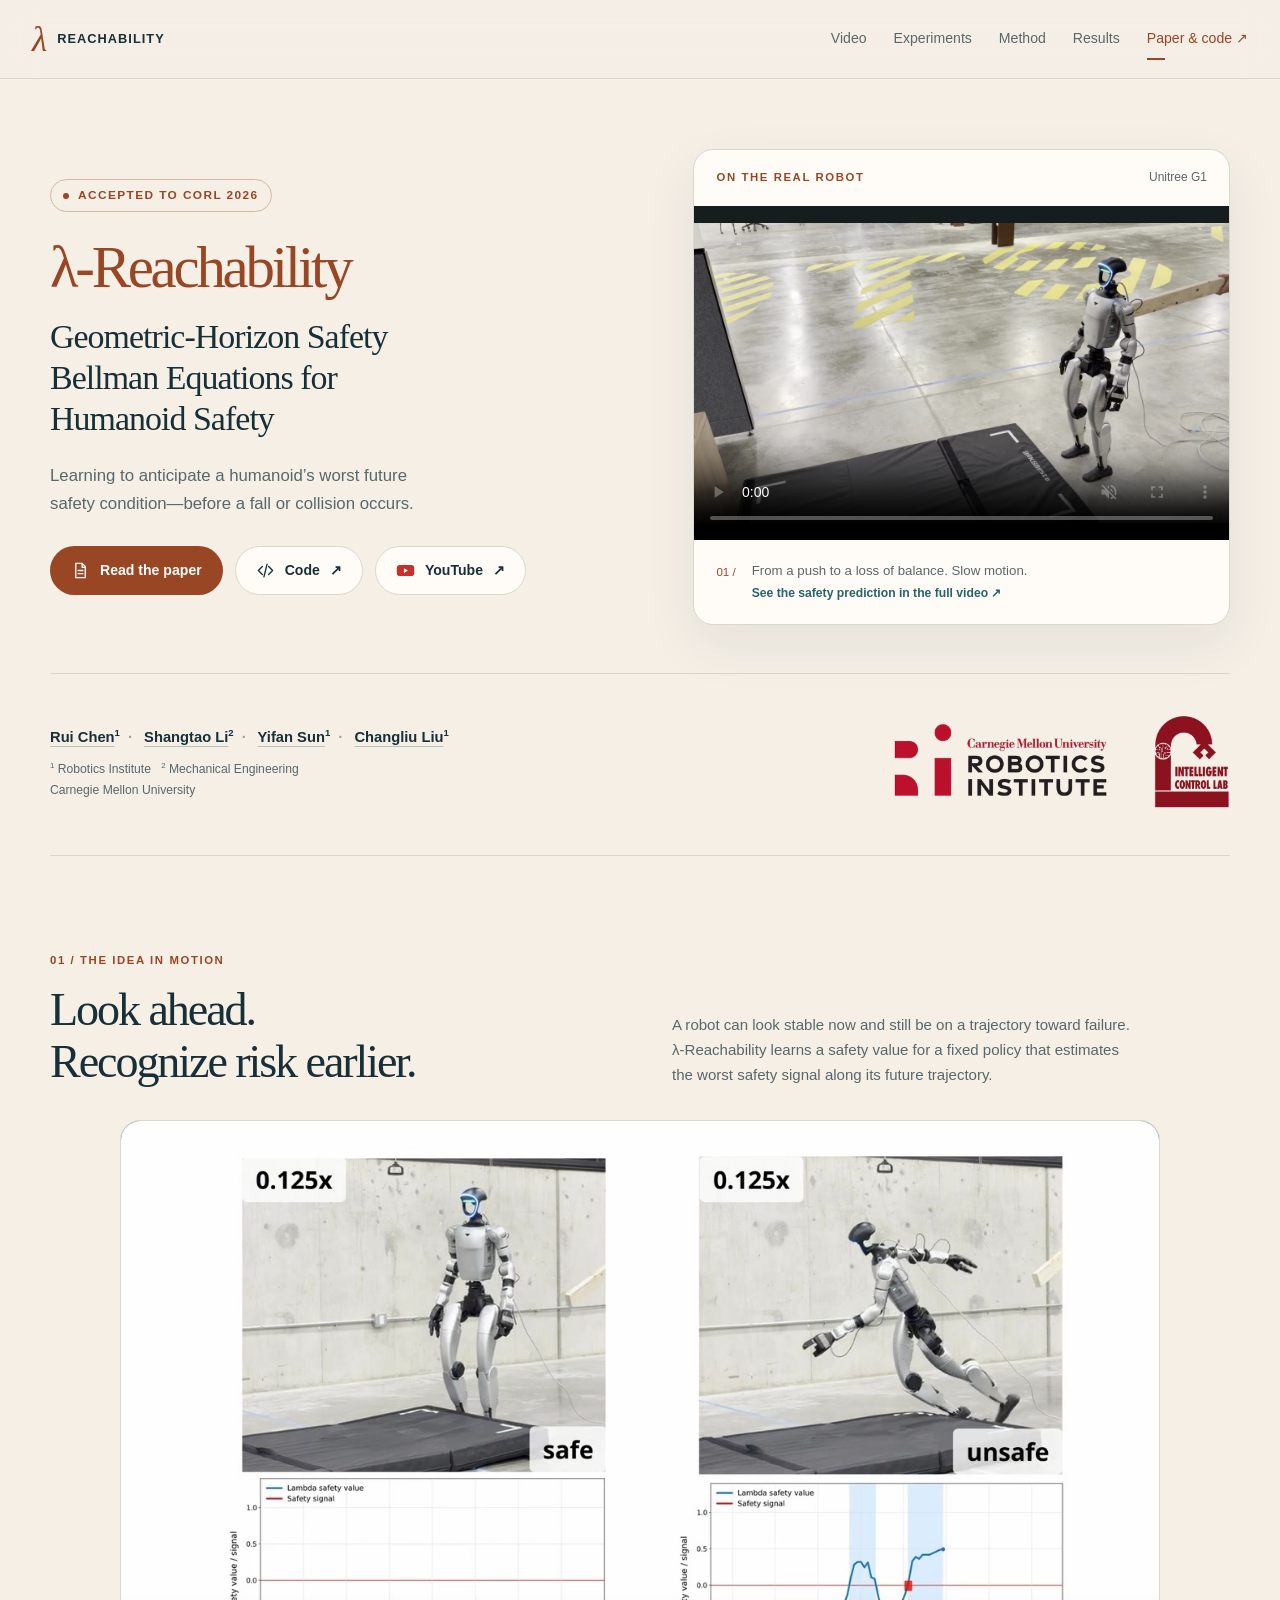
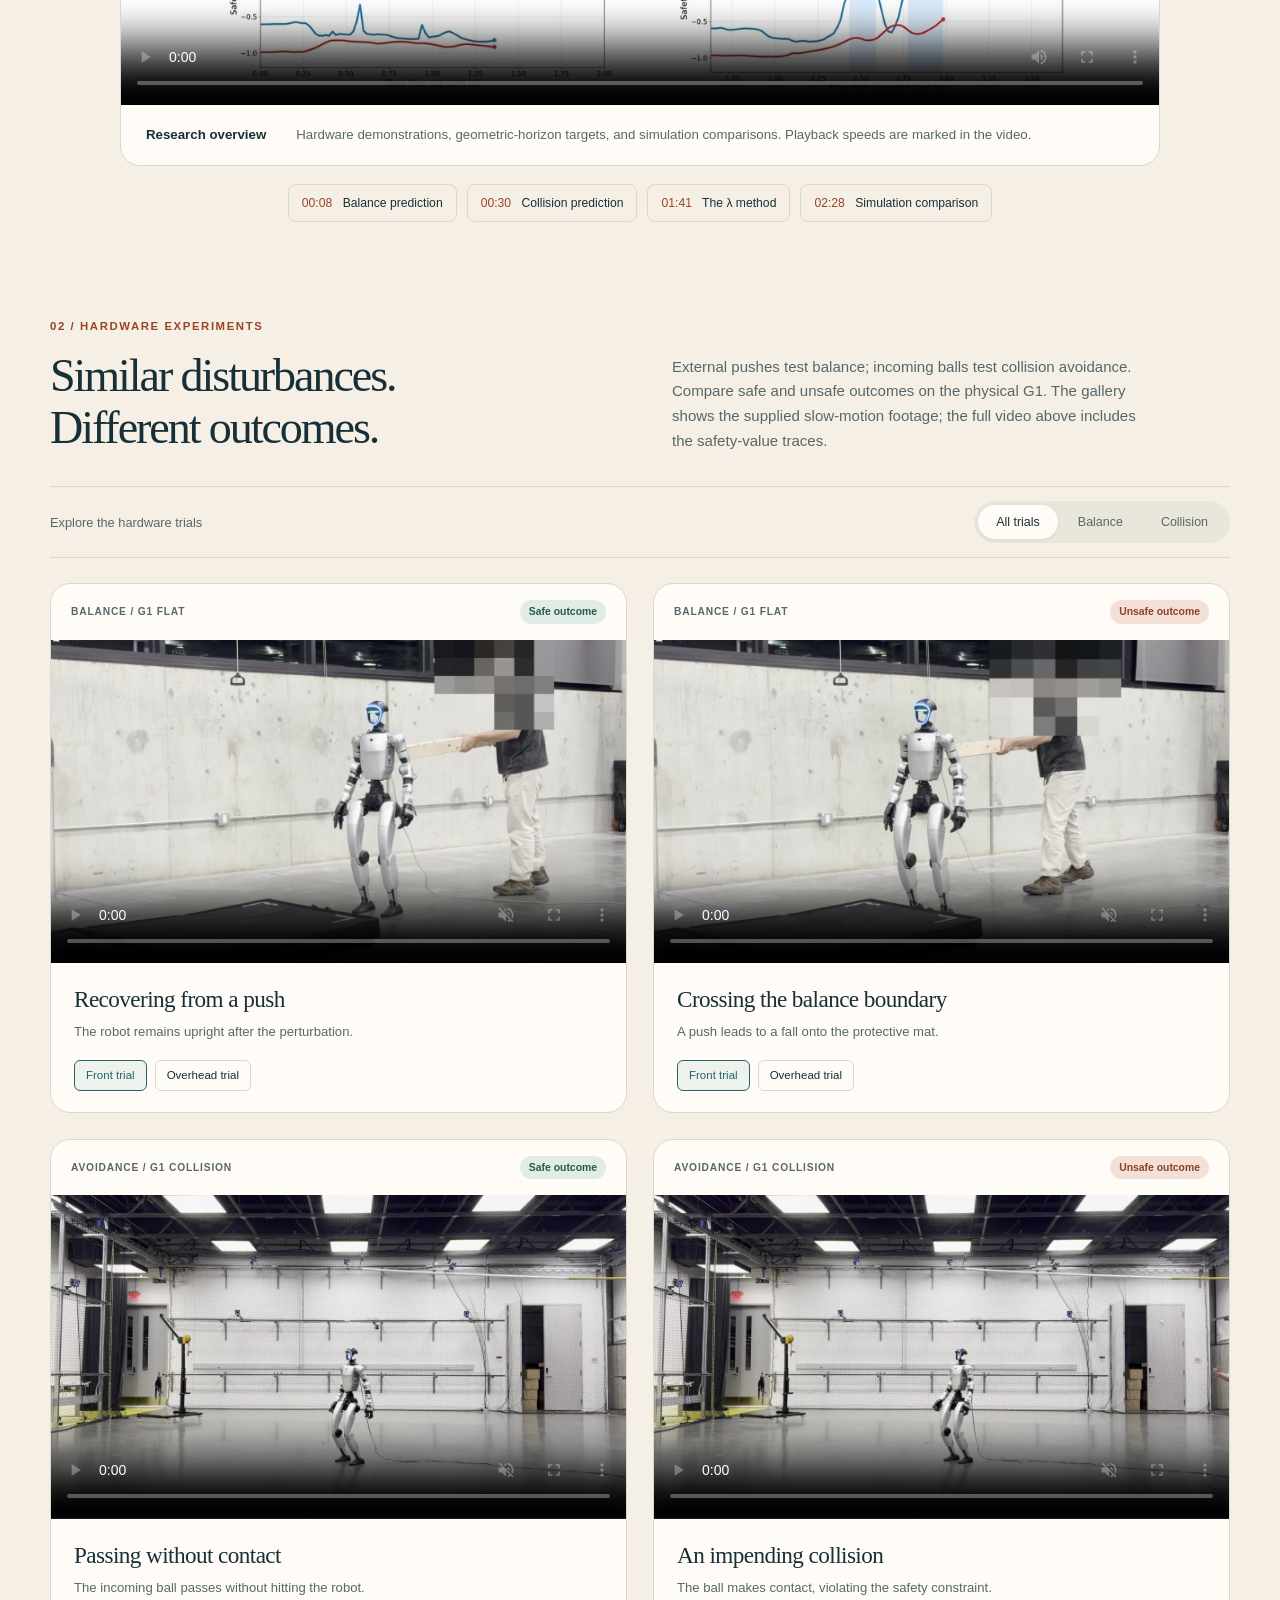
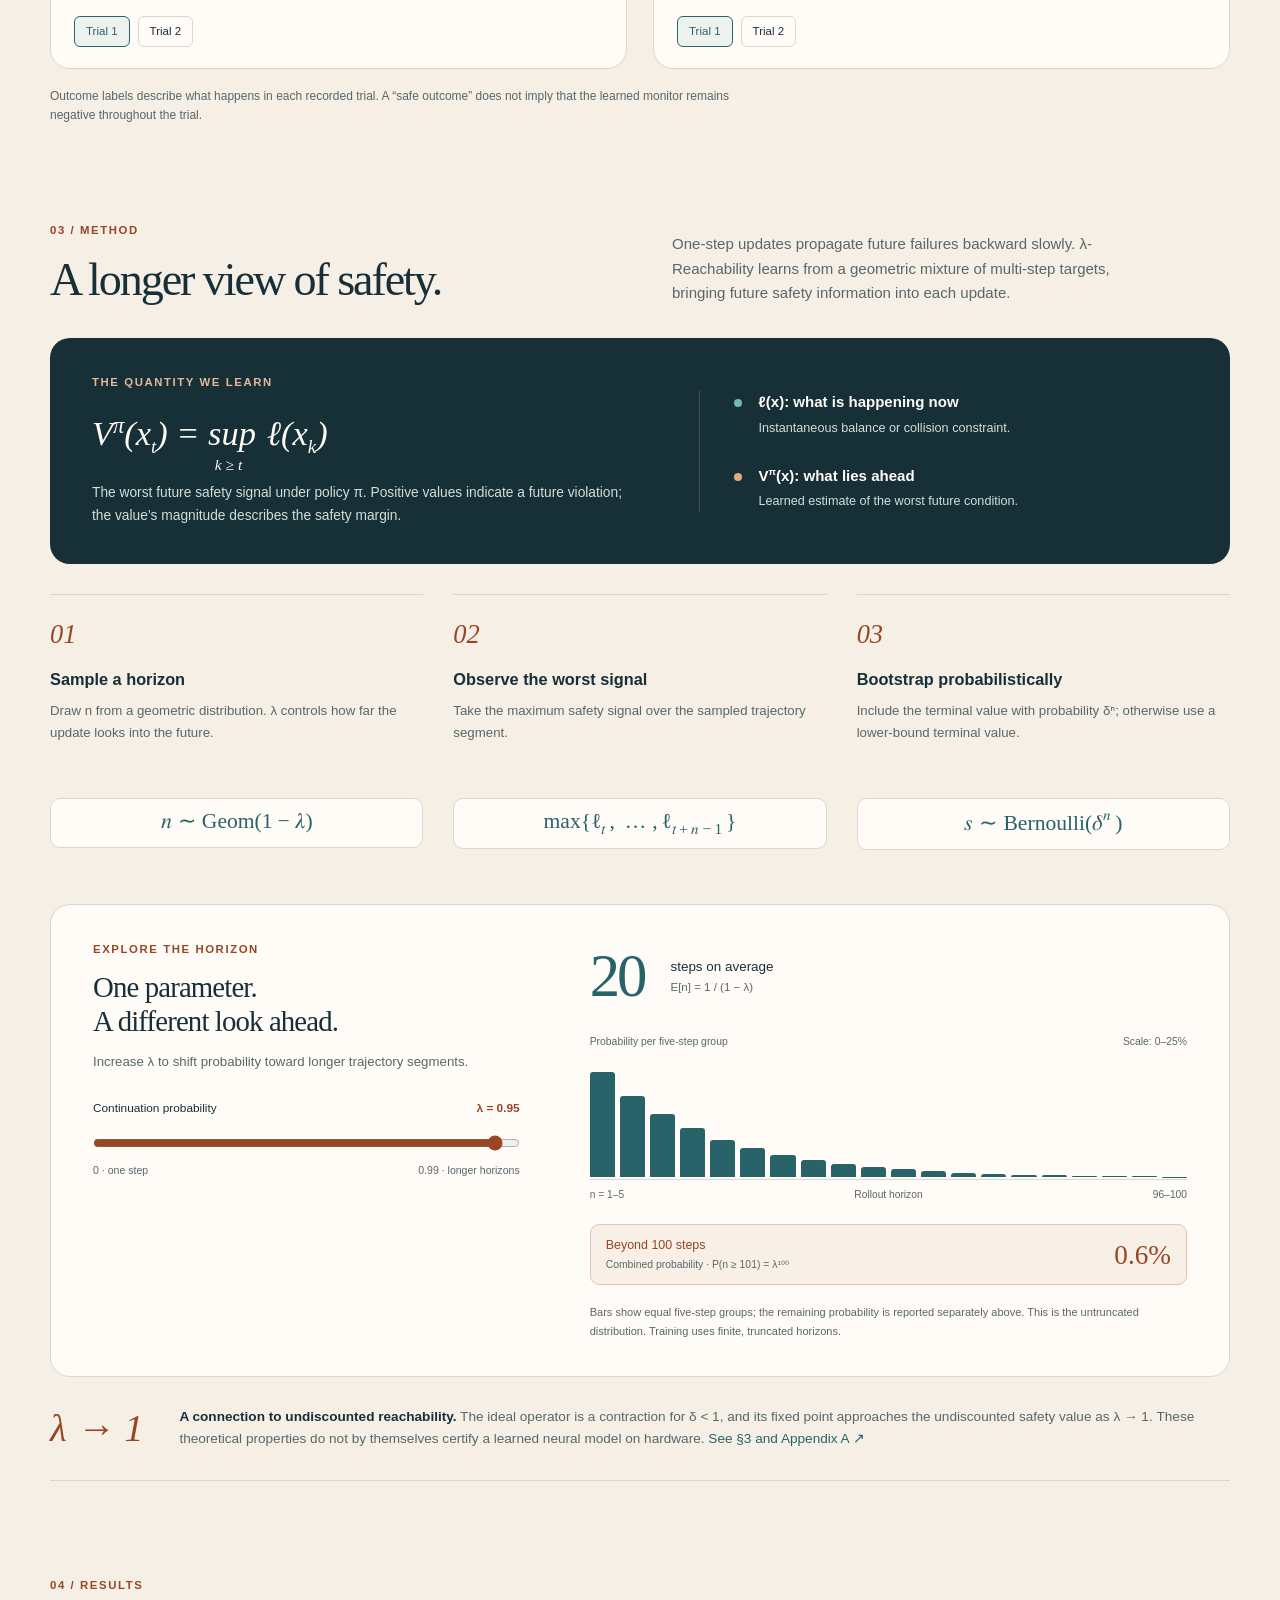
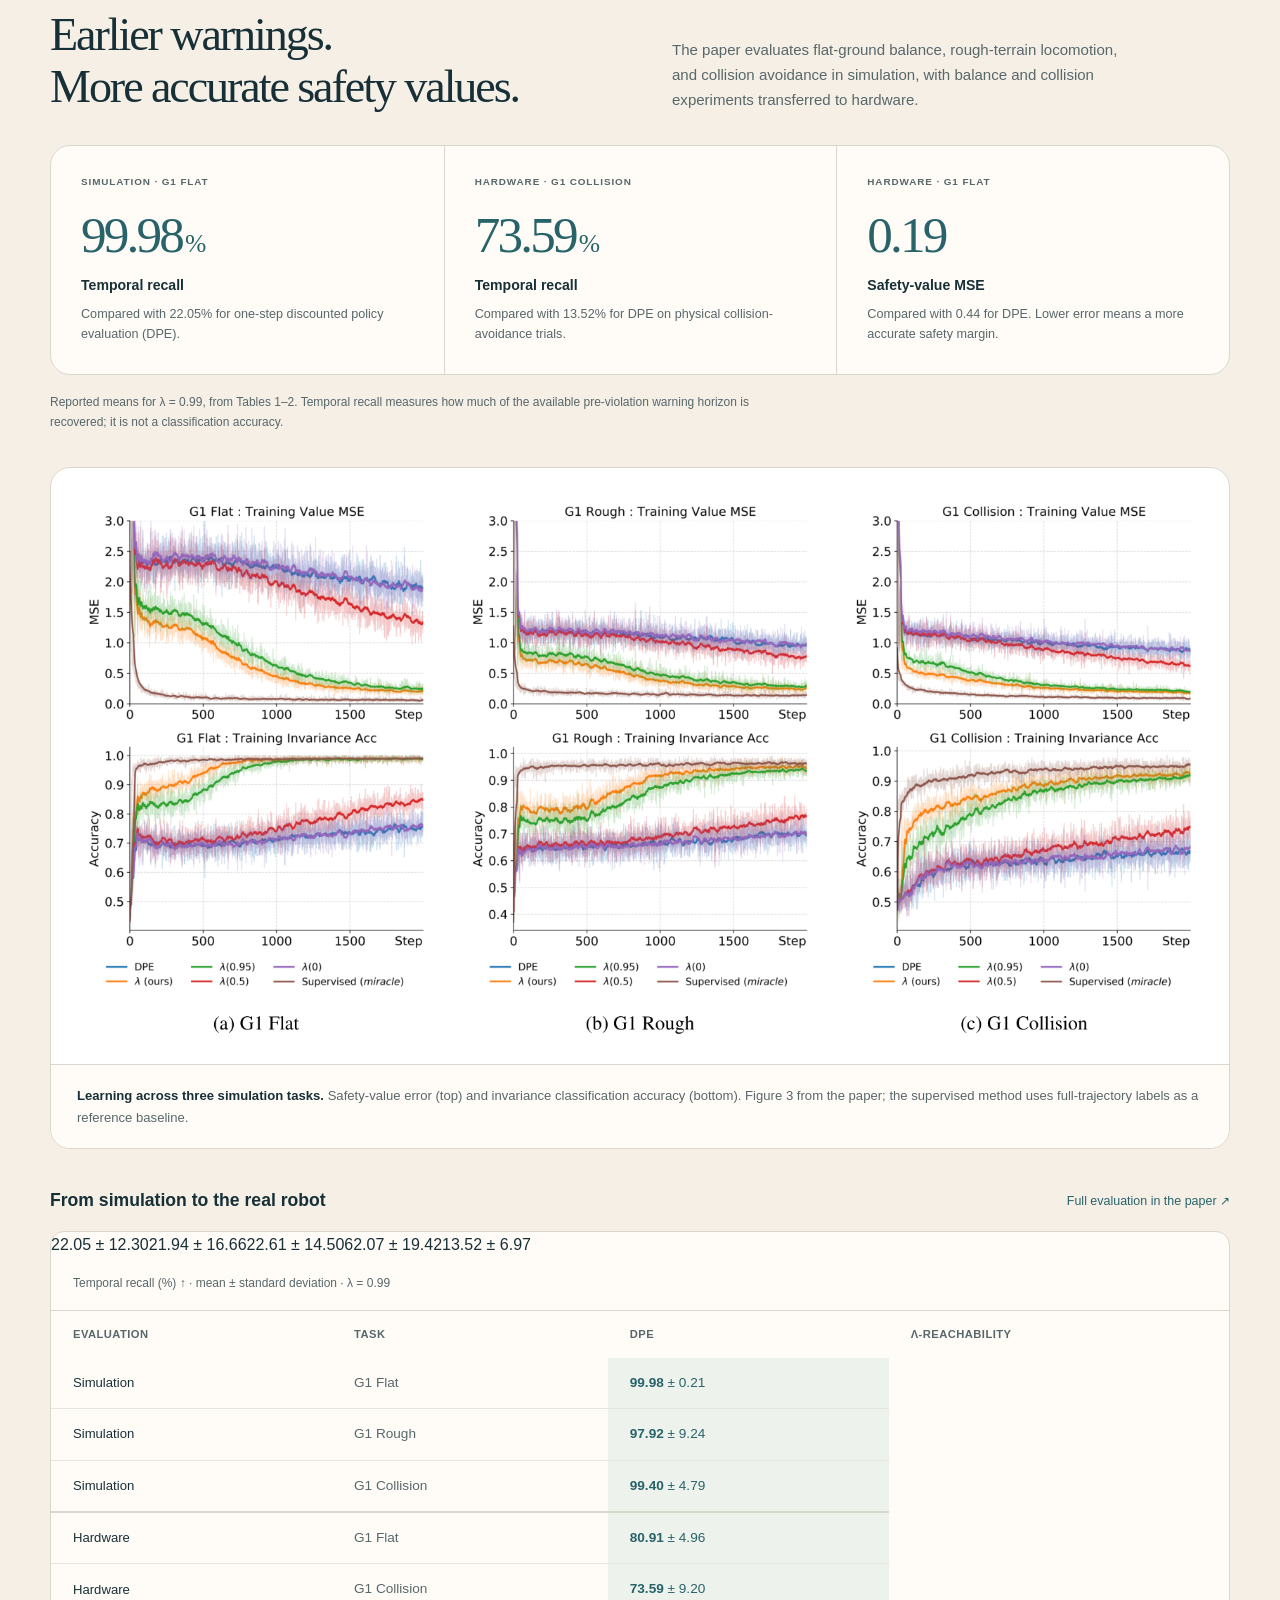
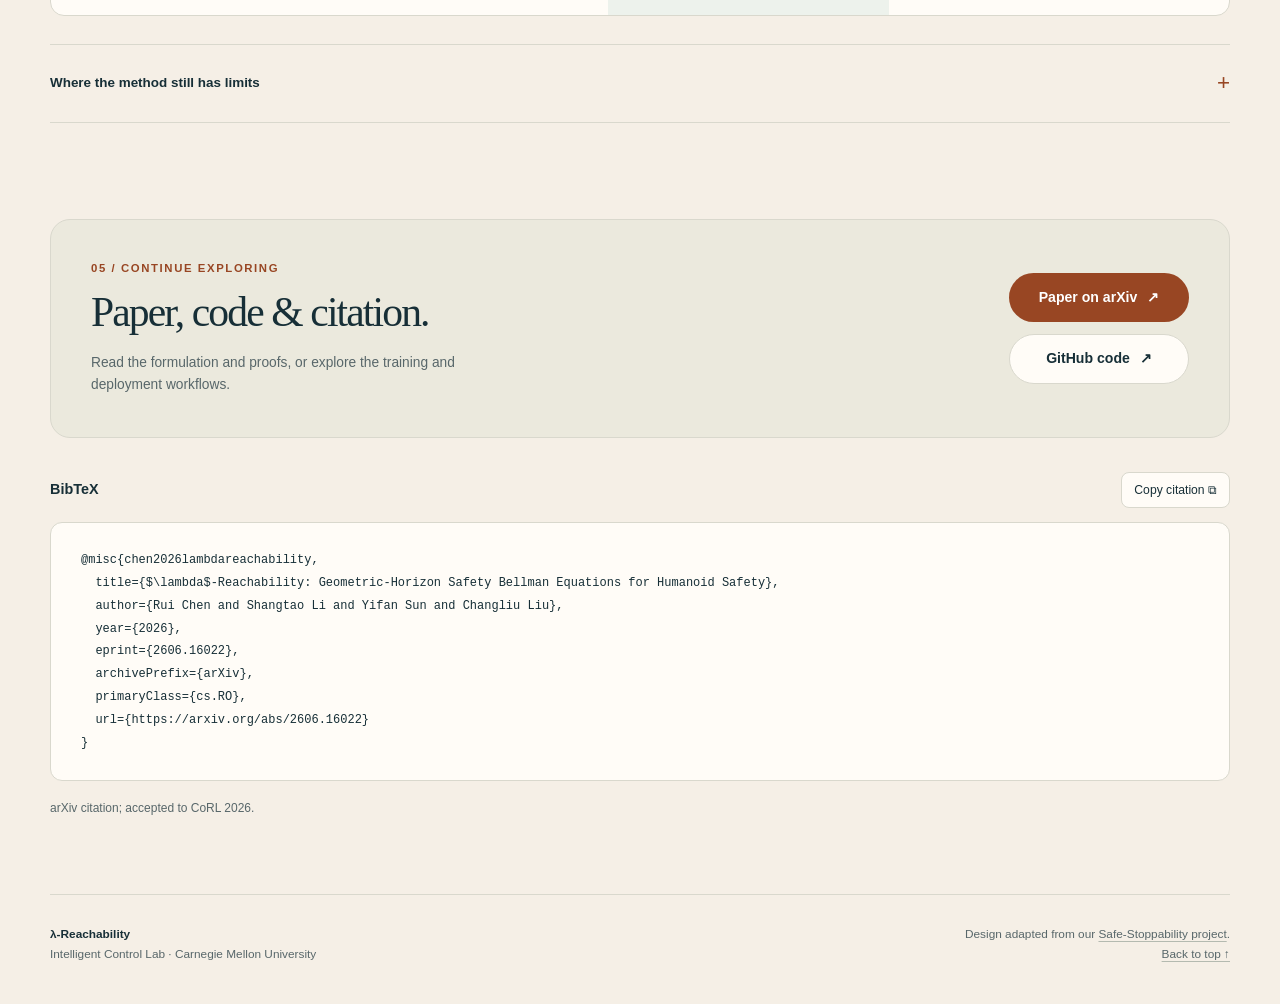
==== commit 1b0a561a: "Add YouTube video and author homepage links" ====
--- a/docs/index.html
+++ b/docs/index.html
@@ -11,10 +11,10 @@
   <meta property="og:type" content="website">
   <meta property="og:title" content="λ-Reachability · CoRL 2026">
   <meta property="og:description" content="Learning to anticipate humanoid safety violations with geometric-horizon safety Bellman equations.">
-  <meta property="og:image" content="https://intelligent-control-lab.github.io/lambda_reach/assets/posters/push-unsafe-1.jpg">
+  <meta property="og:image" content="https://intelligent-control-lab.github.io/lambda_reach/docs/assets/posters/push-unsafe-1.jpg">
   <meta property="og:image:alt" content="A Unitree G1 humanoid in a balance perturbation experiment">
   <meta name="twitter:card" content="summary_large_image">
-  <meta name="twitter:image" content="https://intelligent-control-lab.github.io/lambda_reach/assets/posters/push-unsafe-1.jpg">
+  <meta name="twitter:image" content="https://intelligent-control-lab.github.io/lambda_reach/docs/assets/posters/push-unsafe-1.jpg">
   <link rel="icon" href="./assets/images/favicon.svg" type="image/svg+xml">
   <link rel="stylesheet" href="./assets/css/site.css">
   <script defer src="./assets/js/site.js"></script>
@@ -39,6 +39,7 @@
         <div class="actions">
           <a class="button primary" href="https://arxiv.org/pdf/2606.16022" target="_blank" rel="noopener noreferrer"><svg viewBox="0 0 24 24" aria-hidden="true"><path d="M14 3H6v18h12V7zM14 3v5h4M9 12h6M9 16h6"/></svg> Read the paper</a>
           <a class="button secondary" href="https://github.com/intelligent-control-lab/lambda_reach" target="_blank" rel="noopener noreferrer"><svg viewBox="0 0 24 24" aria-hidden="true"><path d="m8 7-5 5 5 5m8-10 5 5-5 5M14 4l-4 16"/></svg> Code <span aria-hidden="true">↗</span></a>
+          <a class="button secondary" href="https://www.youtube.com/watch?v=sW9JjJ73NJ4" target="_blank" rel="noopener noreferrer" aria-label="Watch the project video on YouTube"><svg class="youtube-icon" viewBox="0 0 24 24" aria-hidden="true"><rect x="1" y="5" width="22" height="14" rx="4" fill="#c4302b"/><path d="M10 9v6l5-3z" fill="#fff"/></svg> YouTube <span aria-hidden="true">↗</span></a>
         </div>
       </div>
       <figure class="hero-media">
@@ -52,7 +53,7 @@
     </div>
     <div class="hero-bottom">
       <div class="author-block">
-        <p class="authors">Rui Chen<sup>1</sup><span>·</span> Shangtao Li<sup>2</sup><span>·</span> Yifan Sun<sup>1</sup><span>·</span> Changliu Liu<sup>1</sup></p>
+        <p class="authors"><a href="https://ruichen.pub/" target="_blank" rel="noopener noreferrer">Rui Chen</a><sup>1</sup><span>·</span> <a href="https://shangtaoli.github.io/index.html" target="_blank" rel="noopener noreferrer">Shangtao Li</a><sup>2</sup><span>·</span> <a href="https://yifansun98.github.io/" target="_blank" rel="noopener noreferrer">Yifan Sun</a><sup>1</sup><span>·</span> <a href="https://icontrol.ri.cmu.edu/people/changliu.html" target="_blank" rel="noopener noreferrer">Changliu Liu</a><sup>1</sup></p>
         <p class="affiliations"><sup>1</sup> Robotics Institute &nbsp; <sup>2</sup> Mechanical Engineering<br>Carnegie Mellon University</p>
       </div>
       <div class="logos" aria-label="Research institutions">
--- a/docs/assets/css/site.css
+++ b/docs/assets/css/site.css
@@ -106,6 +106,10 @@
   stroke-linejoin:round
 }
 
+.youtube-icon {
+  stroke:none
+}
+
 .shell {
   width:min(1180px,calc(100% - 64px));
   margin-inline:auto
@@ -373,6 +377,17 @@
   line-height:1.9
 }
 
+.authors a {
+  text-decoration:underline;
+  text-decoration-color:#b3c4bb;
+  text-underline-offset:4px;
+  white-space:nowrap
+}
+
+.authors a:hover {
+  text-decoration-color:currentColor
+}
+
 .authors span {
   margin:0 8px;
   color:#9b9c92
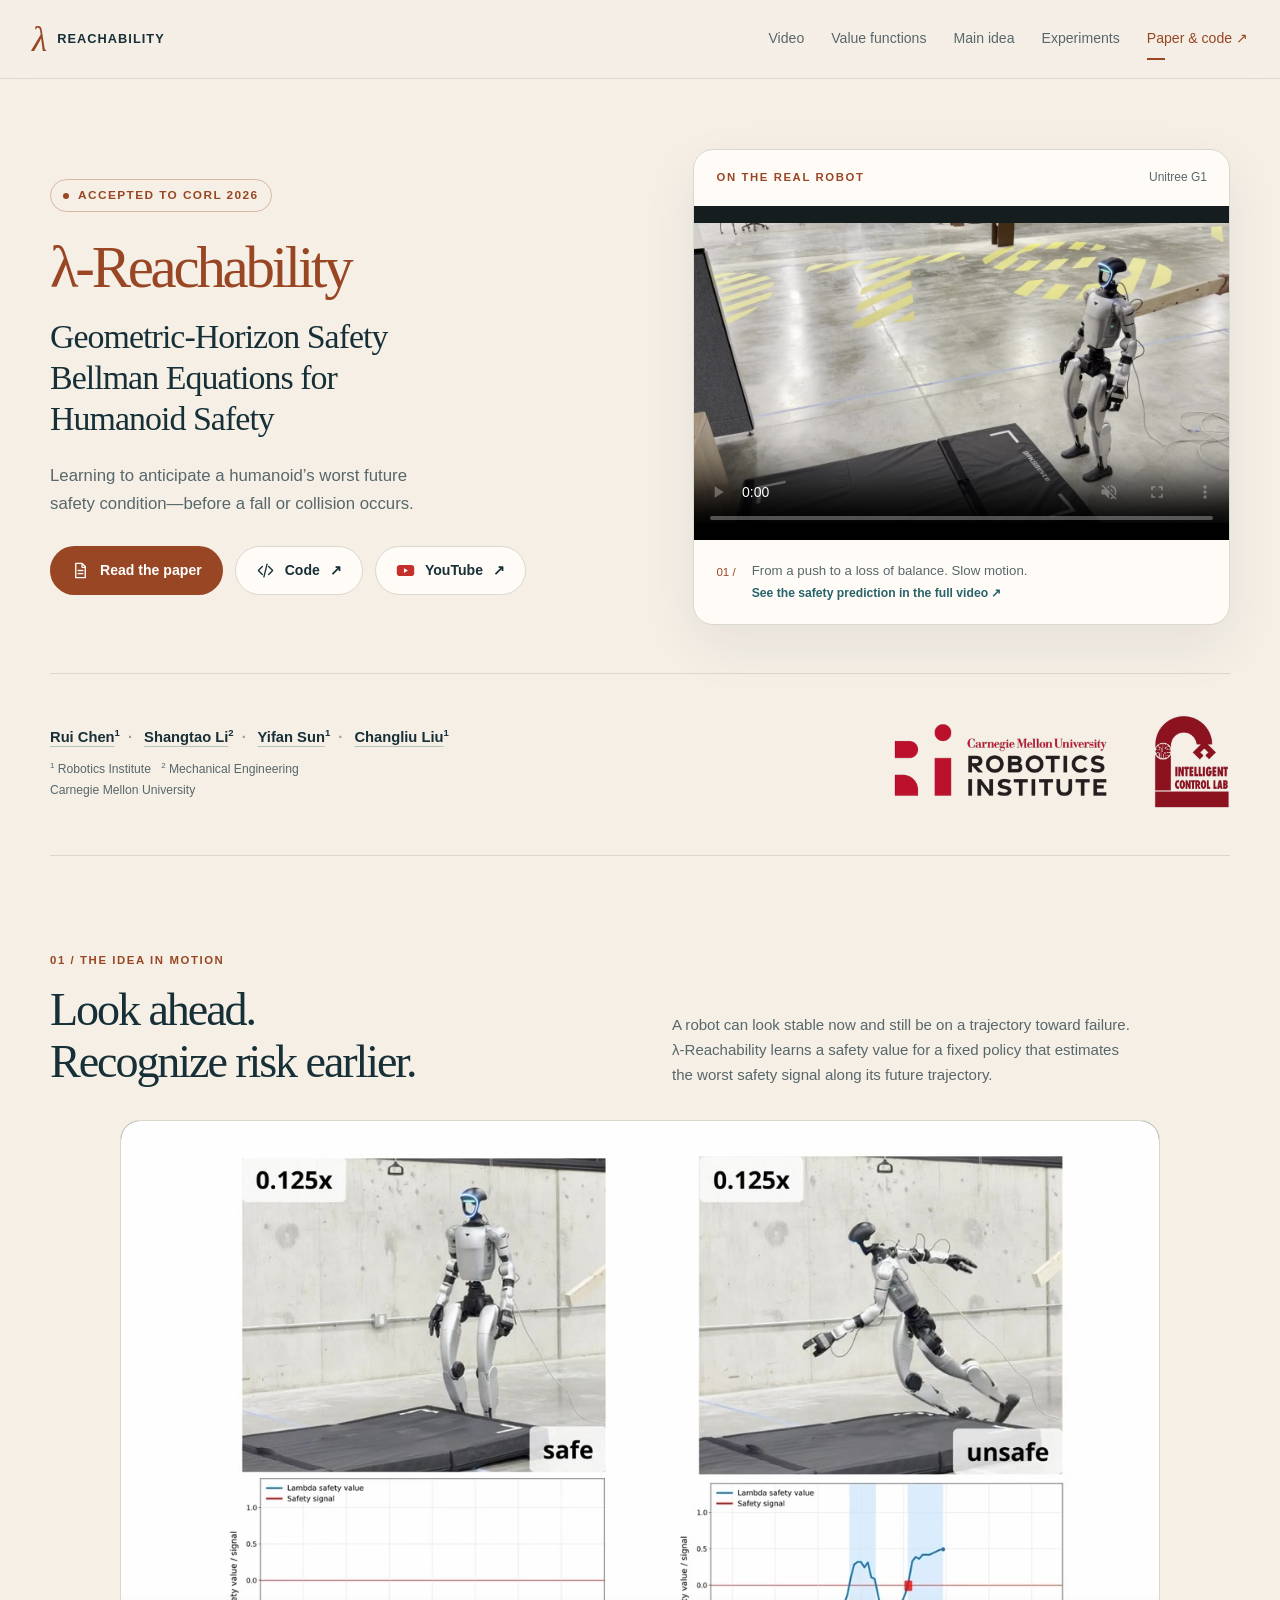
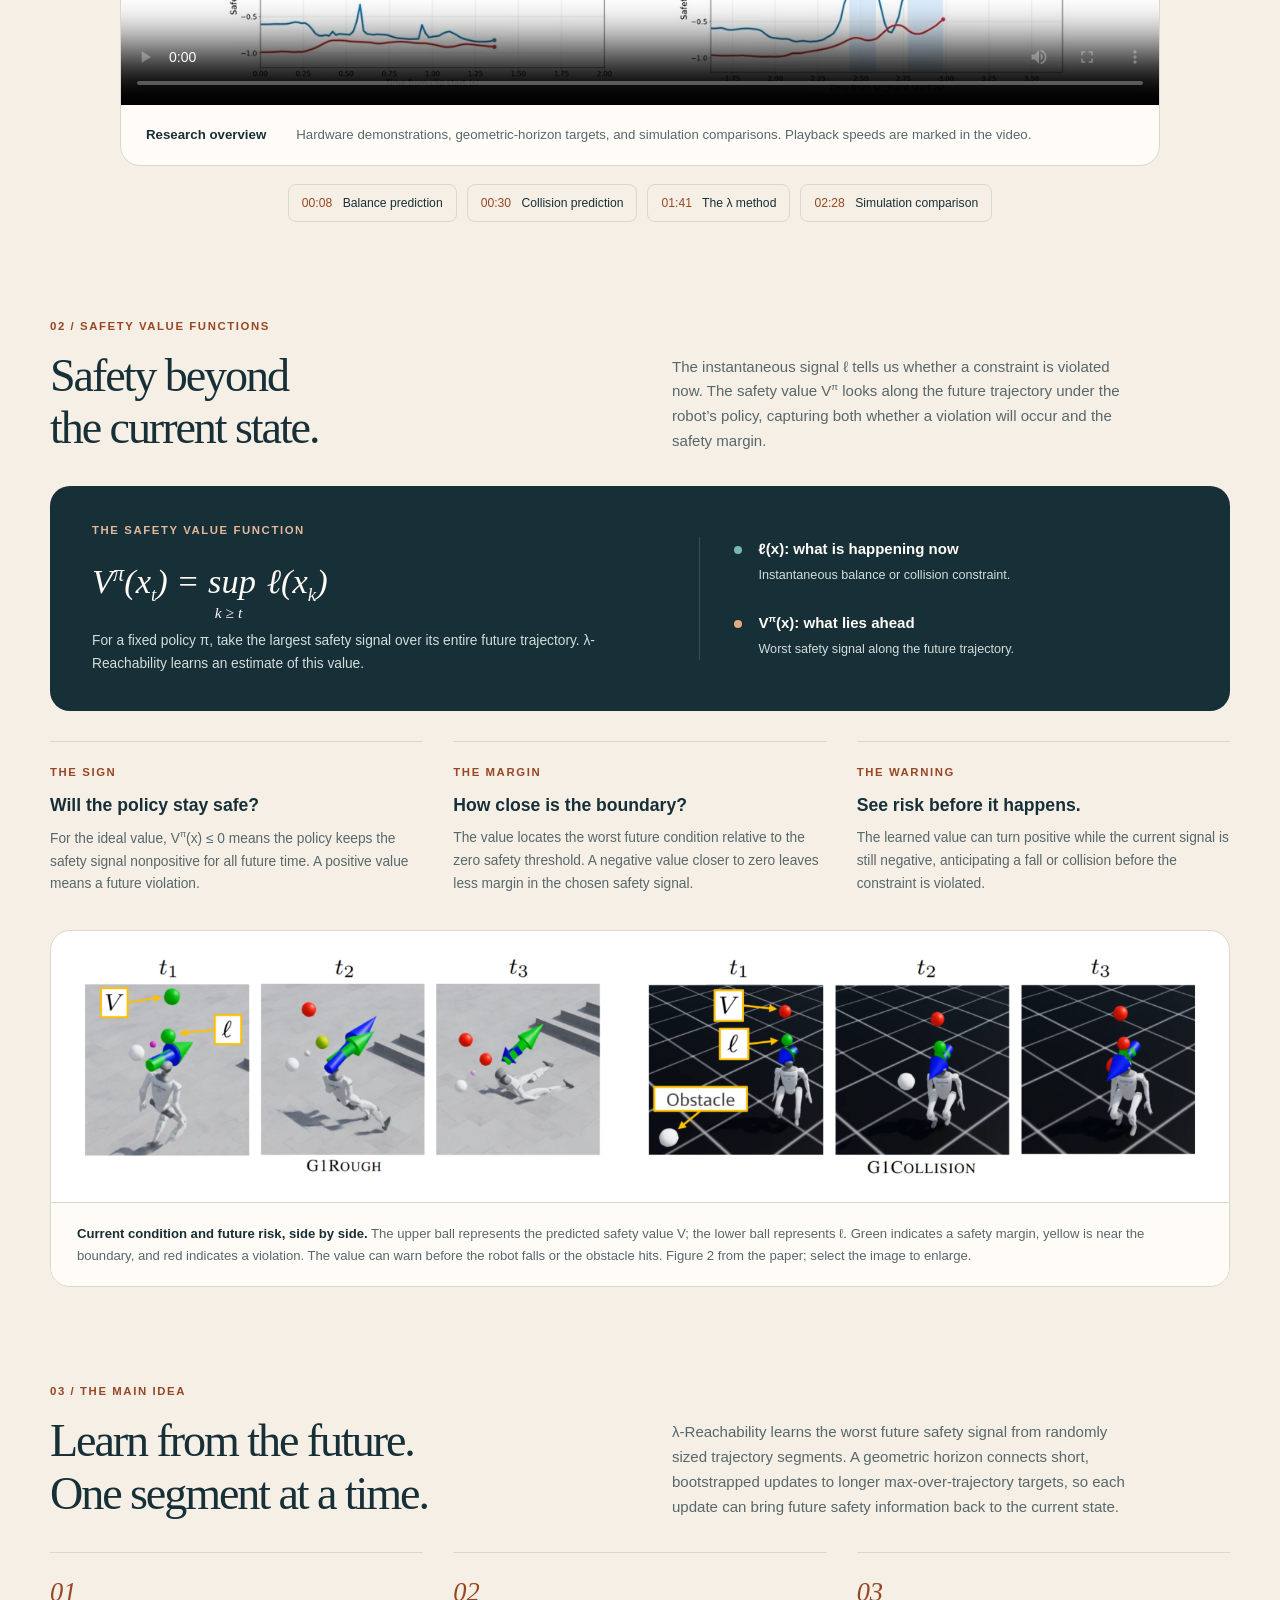
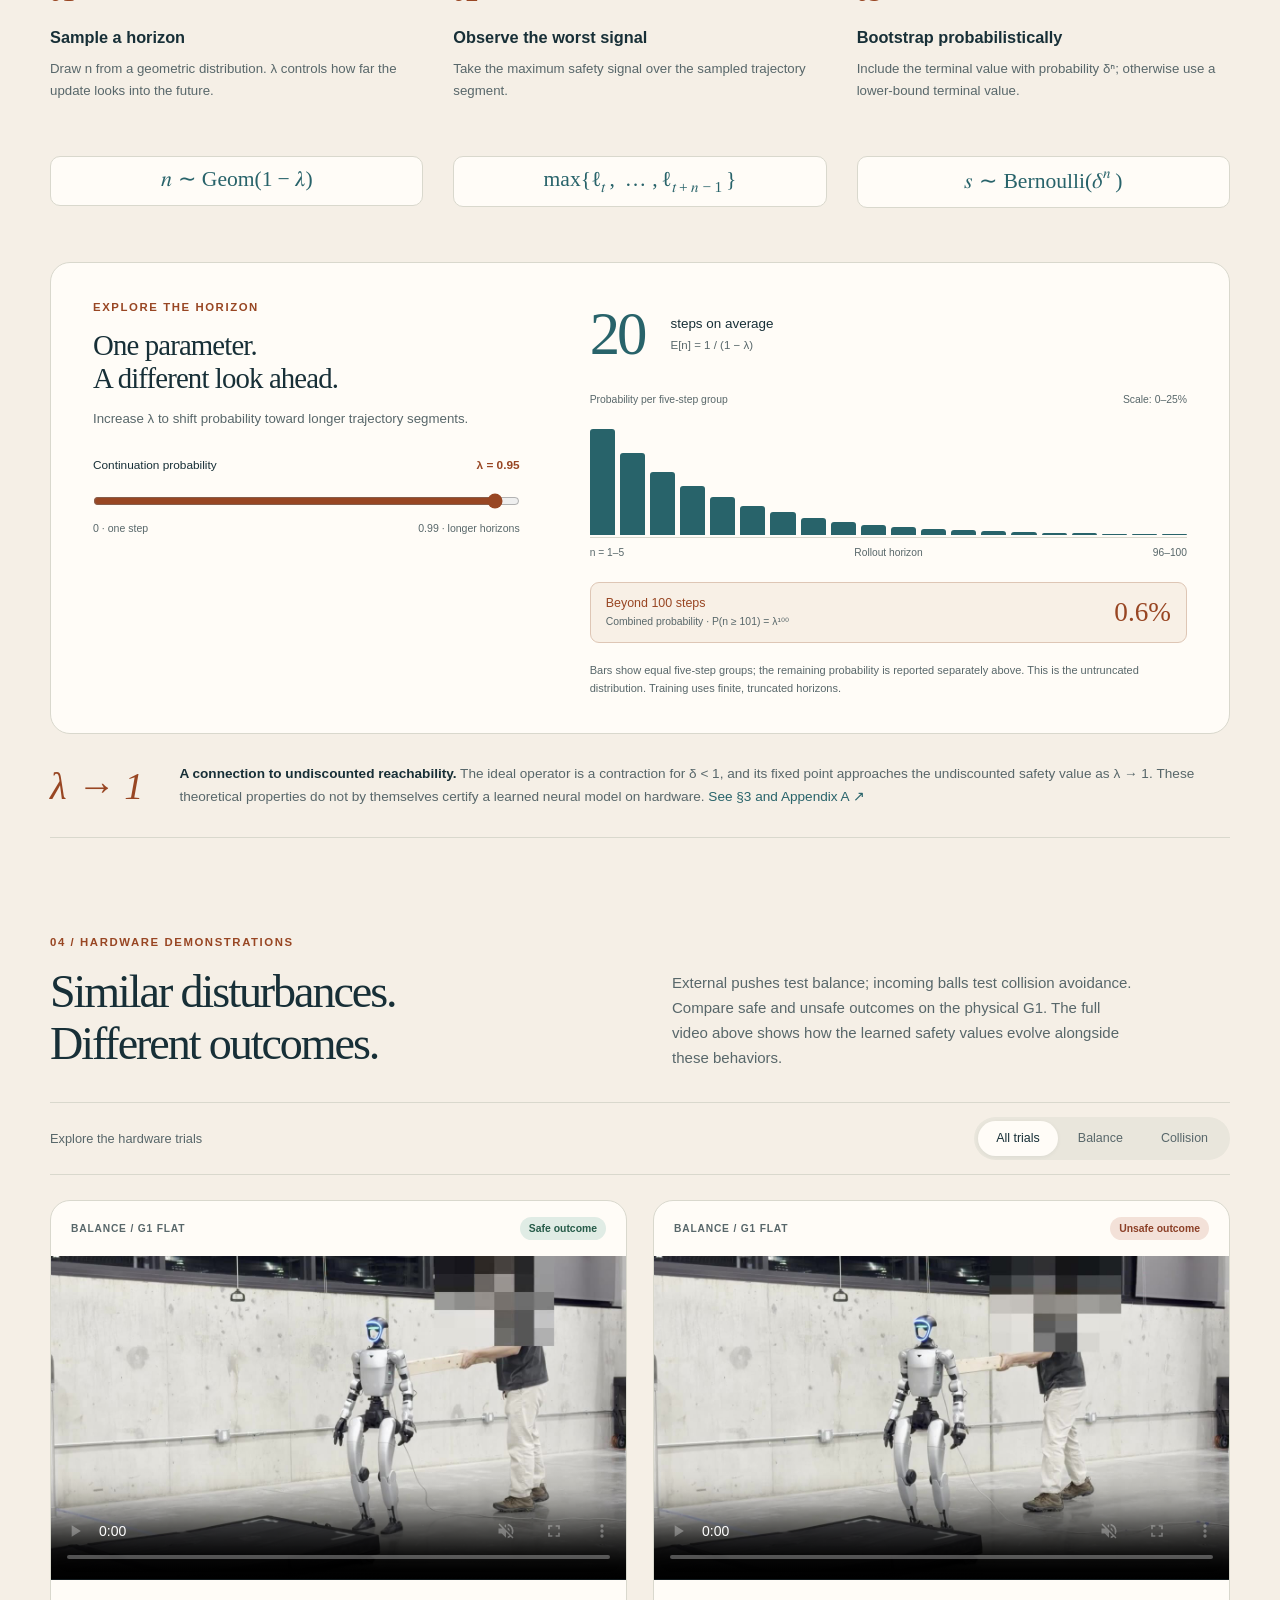
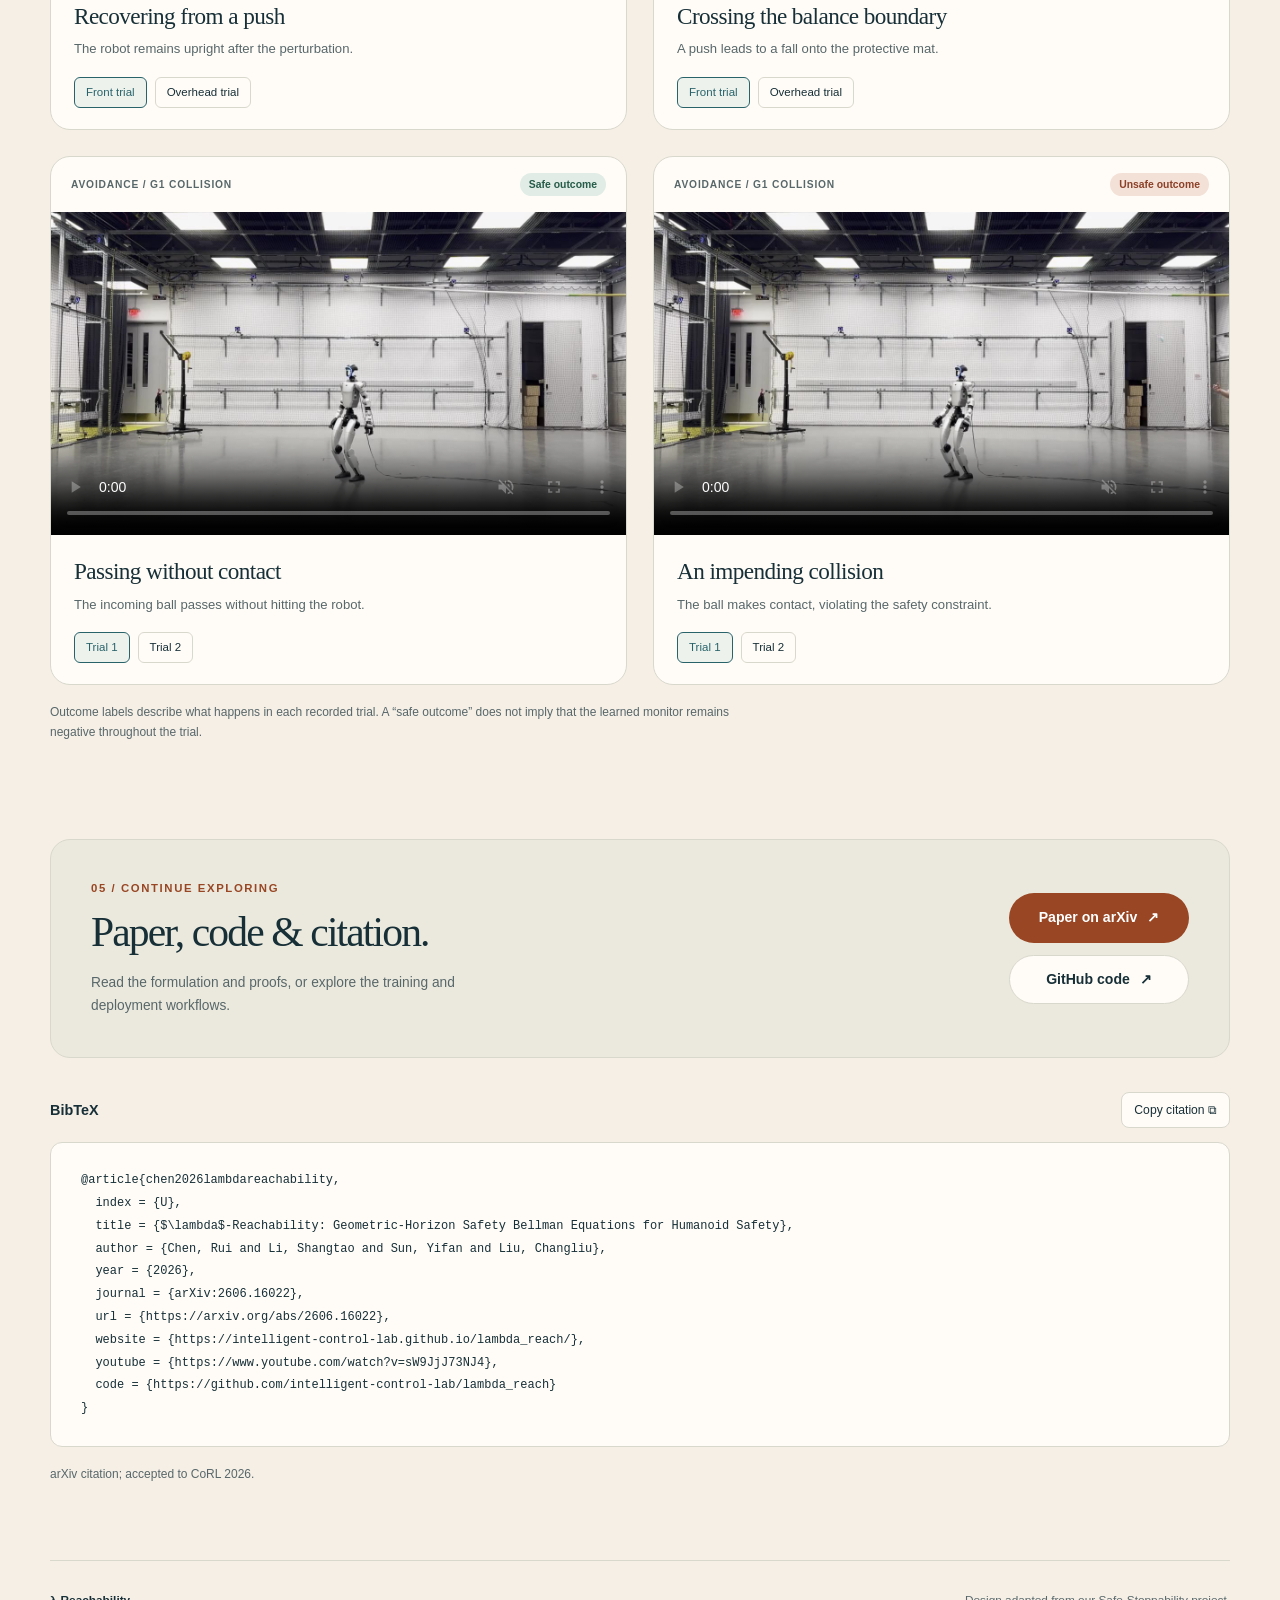
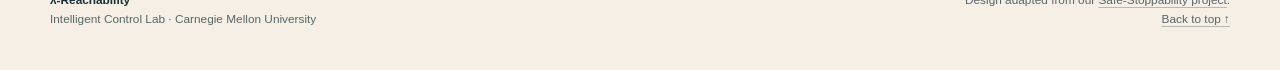
==== commit c6143873: "Focus project page on safety values and update citation" ====
--- a/docs/index.html
+++ b/docs/index.html
@@ -25,7 +25,7 @@
   <div class="header-inner">
     <a class="brand" href="#home"><span class="brand-symbol">λ</span> Reachability</a>
     <nav aria-label="Main navigation">
-      <a href="#video">Video</a><a href="#experiments">Experiments</a><a href="#method">Method</a><a href="#results">Results</a><a href="#paper">Paper &amp; code <span aria-hidden="true">↗</span></a>
+      <a href="#video">Video</a><a href="#values">Value functions</a><a href="#method">Main idea</a><a href="#experiments">Experiments</a><a href="#paper">Paper &amp; code <span aria-hidden="true">↗</span></a>
     </nav>
   </div>
 </header>
@@ -81,8 +81,43 @@
     </div>
   </section>
 
+  <section class="section shell" id="values" aria-labelledby="values-title">
+    <div class="section-heading"><div><p class="eyebrow">02 / Safety value functions</p><h2 id="values-title">Safety beyond<br>the current state.</h2></div><p>The instantaneous signal ℓ tells us whether a constraint is violated now. The safety value V<sup>π</sup> looks along the future trajectory under the robot’s policy, capturing both whether a violation will occur and the safety margin.</p></div>
+    <div class="method-intro">
+      <div><span class="eyebrow">The safety value function</span><p class="equation" aria-label="V pi of x t equals the supremum of ell of x k, over k greater than or equal to t">V<sup>π</sup>(x<sub>t</sub>) = sup<sub class="under">k ≥ t</sub> ℓ(x<sub>k</sub>)</p><p>For a fixed policy π, take the largest safety signal over its entire future trajectory. λ-Reachability learns an estimate of this value.</p></div>
+      <div class="signal-legend"><p><span class="signal-dot teal"></span><strong>ℓ(x): what is happening now</strong><span>Instantaneous balance or collision constraint.</span></p><p><span class="signal-dot rust"></span><strong>V<sup>π</sup>(x): what lies ahead</strong><span>Worst safety signal along the future trajectory.</span></p></div>
+    </div>
+    <div class="value-notes">
+      <article><p class="eyebrow">The sign</p><h3>Will the policy stay safe?</h3><p>For the ideal value, V<sup>π</sup>(x) ≤ 0 means the policy keeps the safety signal nonpositive for all future time. A positive value means a future violation.</p></article>
+      <article><p class="eyebrow">The margin</p><h3>How close is the boundary?</h3><p>The value locates the worst future condition relative to the zero safety threshold. A negative value closer to zero leaves less margin in the chosen safety signal.</p></article>
+      <article><p class="eyebrow">The warning</p><h3>See risk before it happens.</h3><p>The learned value can turn positive while the current signal is still negative, anticipating a fall or collision before the constraint is violated.</p></article>
+    </div>
+    <figure class="paper-figure"><a href="./assets/images/simulation-tasks.png" target="_blank" rel="noopener noreferrer" aria-label="Open the safety signal and value illustration at full size"><img src="./assets/images/simulation-tasks.png" alt="Rough-terrain and collision-avoidance sequences from paper Figure 2. The upper ball shows the predicted safety value V, and the lower ball shows the current safety signal ell. The value turns red before the current signal does." width="1600" height="316" loading="lazy"></a><figcaption><strong>Current condition and future risk, side by side.</strong> The upper ball represents the predicted safety value V; the lower ball represents ℓ. Green indicates a safety margin, yellow is near the boundary, and red indicates a violation. The value can warn before the robot falls or the obstacle hits. Figure 2 from the paper; select the image to enlarge.</figcaption></figure>
+  </section>
+
+  <section class="section shell" id="method" aria-labelledby="method-title">
+    <div class="section-heading"><div><p class="eyebrow">03 / The main idea</p><h2 id="method-title">Learn from the future.<br>One segment at a time.</h2></div><p>λ-Reachability learns the worst future safety signal from randomly sized trajectory segments. A geometric horizon connects short, bootstrapped updates to longer max-over-trajectory targets, so each update can bring future safety information back to the current state.</p></div>
+    <ol class="steps">
+      <li><span class="step-number">01</span><h3>Sample a horizon</h3><p>Draw n from a geometric distribution. λ controls how far the update looks into the future.</p><div class="step-equation"><math xmlns="http://www.w3.org/1998/Math/MathML" display="block" aria-label="n follows a geometric distribution with parameter one minus lambda"><mi>n</mi><mo>∼</mo><mi mathvariant="normal">Geom</mi><mo>(</mo><mn>1</mn><mo>−</mo><mi>λ</mi><mo>)</mo></math></div></li>
+      <li><span class="step-number">02</span><h3>Observe the worst signal</h3><p>Take the maximum safety signal over the sampled trajectory segment.</p><div class="step-equation"><math xmlns="http://www.w3.org/1998/Math/MathML" display="block" aria-label="Maximum of ell t through ell t plus n minus one"><mi mathvariant="normal">max</mi><mo>{</mo><msub><mi>ℓ</mi><mi>t</mi></msub><mo>,</mo><mo>…</mo><mo>,</mo><msub><mi>ℓ</mi><mrow><mi>t</mi><mo>+</mo><mi>n</mi><mo>−</mo><mn>1</mn></mrow></msub><mo>}</mo></math></div></li>
+      <li><span class="step-number">03</span><h3>Bootstrap probabilistically</h3><p>Include the terminal value with probability δⁿ; otherwise use a lower-bound terminal value.</p><div class="step-equation"><math xmlns="http://www.w3.org/1998/Math/MathML" display="block" aria-label="s follows a Bernoulli distribution with probability delta to the n"><mi>s</mi><mo>∼</mo><mi mathvariant="normal">Bernoulli</mi><mo>(</mo><msup><mi>δ</mi><mi>n</mi></msup><mo>)</mo></math></div></li>
+    </ol>
+    <div class="horizon-panel">
+      <div class="horizon-copy"><p class="eyebrow">Explore the horizon</p><h3>One parameter. <br>A different look ahead.</h3><p>Increase λ to shift probability toward longer trajectory segments.</p><label for="lambda-slider">Continuation probability <strong id="lambda-value">λ = 0.95</strong></label><input id="lambda-slider" type="range" min="0" max="99" value="95" step="1" aria-describedby="horizon-caveat"><div class="range-labels"><span>0 · one step</span><span>0.99 · longer horizons</span></div></div>
+      <div class="horizon-visual">
+        <div class="horizon-stat"><output id="horizon-value" for="lambda-slider">20</output><div>steps on average<span>E[n] = 1 / (1 − λ)</span></div></div>
+        <div class="distribution-heading"><span>Probability per five-step group</span><output id="distribution-scale" for="lambda-slider">Scale: 0–25%</output></div>
+        <div class="distribution" id="distribution" role="img" aria-label="Geometric horizon probabilities in equal five-step groups, from 1 to 100 steps"></div>
+        <div class="distribution-axis"><span>n = 1–5</span><span>Rollout horizon</span><span>96–100</span></div>
+        <div class="distribution-tail"><p>Beyond 100 steps<span>Combined probability · P(n ≥ 101) = λ¹⁰⁰</span></p><output id="tail-probability" for="lambda-slider" aria-label="Probability of a horizon beyond 100 steps">0.6%</output></div>
+        <p id="horizon-caveat">Bars show equal five-step groups; the remaining probability is reported separately above. This is the untruncated distribution. Training uses finite, truncated horizons.</p>
+      </div>
+    </div>
+    <div class="theory-note"><span class="theory-symbol" aria-hidden="true">λ → 1</span><p><strong>A connection to undiscounted reachability.</strong> The ideal operator is a contraction for δ &lt; 1, and its fixed point approaches the undiscounted safety value as λ → 1. These theoretical properties do not by themselves certify a learned neural model on hardware. <a href="https://arxiv.org/pdf/2606.16022#page=4" target="_blank" rel="noopener noreferrer">See §3 and Appendix A <span aria-hidden="true">↗</span></a></p></div>
+  </section>
+
   <section class="section shell" id="experiments" aria-labelledby="experiments-title">
-    <div class="section-heading"><div><p class="eyebrow">02 / Hardware experiments</p><h2 id="experiments-title">Similar disturbances.<br>Different outcomes.</h2></div><p>External pushes test balance; incoming balls test collision avoidance. Compare safe and unsafe outcomes on the physical G1. The gallery shows the supplied slow-motion footage; the full video above includes the safety-value traces.</p></div>
+    <div class="section-heading"><div><p class="eyebrow">04 / Hardware demonstrations</p><h2 id="experiments-title">Similar disturbances.<br>Different outcomes.</h2></div><p>External pushes test balance; incoming balls test collision avoidance. Compare safe and unsafe outcomes on the physical G1. The full video above shows how the learned safety values evolve alongside these behaviors.</p></div>
     <div class="gallery-toolbar"><span>Explore the hardware trials</span><div class="segmented" role="group" aria-label="Filter experiments"><button type="button" class="is-active" data-filter="all" aria-pressed="true">All trials</button><button type="button" data-filter="push" aria-pressed="false">Balance</button><button type="button" data-filter="avoid" aria-pressed="false">Collision</button></div></div>
     <div class="experiment-grid">
       <article class="experiment-card" data-task="push">
@@ -109,62 +144,19 @@
     <p class="note">Outcome labels describe what happens in each recorded trial. A “safe outcome” does not imply that the learned monitor remains negative throughout the trial.</p>
   </section>
 
-  <section class="section shell" id="method" aria-labelledby="method-title">
-    <div class="section-heading"><div><p class="eyebrow">03 / Method</p><h2 id="method-title">A longer view of safety.</h2></div><p>One-step updates propagate future failures backward slowly. λ-Reachability learns from a geometric mixture of multi-step targets, bringing future safety information into each update.</p></div>
-    <div class="method-intro">
-      <div><span class="eyebrow">The quantity we learn</span><p class="equation" aria-label="V pi of x t equals the supremum of ell of x k, over k greater than or equal to t">V<sup>π</sup>(x<sub>t</sub>) = sup<sub class="under">k ≥ t</sub> ℓ(x<sub>k</sub>)</p><p>The worst future safety signal under policy π. Positive values indicate a future violation; the value’s magnitude describes the safety margin.</p></div>
-      <div class="signal-legend"><p><span class="signal-dot teal"></span><strong>ℓ(x): what is happening now</strong><span>Instantaneous balance or collision constraint.</span></p><p><span class="signal-dot rust"></span><strong>V<sup>π</sup>(x): what lies ahead</strong><span>Learned estimate of the worst future condition.</span></p></div>
-    </div>
-    <ol class="steps">
-      <li><span class="step-number">01</span><h3>Sample a horizon</h3><p>Draw n from a geometric distribution. λ controls how far the update looks into the future.</p><div class="step-equation"><math xmlns="http://www.w3.org/1998/Math/MathML" display="block" aria-label="n follows a geometric distribution with parameter one minus lambda"><mi>n</mi><mo>∼</mo><mi mathvariant="normal">Geom</mi><mo>(</mo><mn>1</mn><mo>−</mo><mi>λ</mi><mo>)</mo></math></div></li>
-      <li><span class="step-number">02</span><h3>Observe the worst signal</h3><p>Take the maximum safety signal over the sampled trajectory segment.</p><div class="step-equation"><math xmlns="http://www.w3.org/1998/Math/MathML" display="block" aria-label="Maximum of ell t through ell t plus n minus one"><mi mathvariant="normal">max</mi><mo>{</mo><msub><mi>ℓ</mi><mi>t</mi></msub><mo>,</mo><mo>…</mo><mo>,</mo><msub><mi>ℓ</mi><mrow><mi>t</mi><mo>+</mo><mi>n</mi><mo>−</mo><mn>1</mn></mrow></msub><mo>}</mo></math></div></li>
-      <li><span class="step-number">03</span><h3>Bootstrap probabilistically</h3><p>Include the terminal value with probability δⁿ; otherwise use a lower-bound terminal value.</p><div class="step-equation"><math xmlns="http://www.w3.org/1998/Math/MathML" display="block" aria-label="s follows a Bernoulli distribution with probability delta to the n"><mi>s</mi><mo>∼</mo><mi mathvariant="normal">Bernoulli</mi><mo>(</mo><msup><mi>δ</mi><mi>n</mi></msup><mo>)</mo></math></div></li>
-    </ol>
-    <div class="horizon-panel">
-      <div class="horizon-copy"><p class="eyebrow">Explore the horizon</p><h3>One parameter. <br>A different look ahead.</h3><p>Increase λ to shift probability toward longer trajectory segments.</p><label for="lambda-slider">Continuation probability <strong id="lambda-value">λ = 0.95</strong></label><input id="lambda-slider" type="range" min="0" max="99" value="95" step="1" aria-describedby="horizon-caveat"><div class="range-labels"><span>0 · one step</span><span>0.99 · longer horizons</span></div></div>
-      <div class="horizon-visual">
-        <div class="horizon-stat"><output id="horizon-value" for="lambda-slider">20</output><div>steps on average<span>E[n] = 1 / (1 − λ)</span></div></div>
-        <div class="distribution-heading"><span>Probability per five-step group</span><output id="distribution-scale" for="lambda-slider">Scale: 0–25%</output></div>
-        <div class="distribution" id="distribution" role="img" aria-label="Geometric horizon probabilities in equal five-step groups, from 1 to 100 steps"></div>
-        <div class="distribution-axis"><span>n = 1–5</span><span>Rollout horizon</span><span>96–100</span></div>
-        <div class="distribution-tail"><p>Beyond 100 steps<span>Combined probability · P(n ≥ 101) = λ¹⁰⁰</span></p><output id="tail-probability" for="lambda-slider" aria-label="Probability of a horizon beyond 100 steps">0.6%</output></div>
-        <p id="horizon-caveat">Bars show equal five-step groups; the remaining probability is reported separately above. This is the untruncated distribution. Training uses finite, truncated horizons.</p>
-      </div>
-    </div>
-    <div class="theory-note"><span class="theory-symbol" aria-hidden="true">λ → 1</span><p><strong>A connection to undiscounted reachability.</strong> The ideal operator is a contraction for δ &lt; 1, and its fixed point approaches the undiscounted safety value as λ → 1. These theoretical properties do not by themselves certify a learned neural model on hardware. <a href="https://arxiv.org/pdf/2606.16022#page=4" target="_blank" rel="noopener noreferrer">See §3 and Appendix A <span aria-hidden="true">↗</span></a></p></div>
-  </section>
-
-  <section class="section shell" id="results" aria-labelledby="results-title">
-    <div class="section-heading"><div><p class="eyebrow">04 / Results</p><h2 id="results-title">Earlier warnings.<br>More accurate safety values.</h2></div><p>The paper evaluates flat-ground balance, rough-terrain locomotion, and collision avoidance in simulation, with balance and collision experiments transferred to hardware.</p></div>
-    <div class="metrics">
-      <article><span class="eyebrow">Simulation · G1 Flat</span><strong>99.98<span>%</span></strong><h3>Temporal recall</h3><p>Compared with 22.05% for one-step discounted policy evaluation (DPE).</p></article>
-      <article><span class="eyebrow">Hardware · G1 Collision</span><strong>73.59<span>%</span></strong><h3>Temporal recall</h3><p>Compared with 13.52% for DPE on physical collision-avoidance trials.</p></article>
-      <article><span class="eyebrow">Hardware · G1 Flat</span><strong>0.19</strong><h3>Safety-value MSE</h3><p>Compared with 0.44 for DPE. Lower error means a more accurate safety margin.</p></article>
-    </div>
-    <p class="note">Reported means for λ = 0.99, from Tables 1–2. Temporal recall measures how much of the available pre-violation warning horizon is recovered; it is not a classification accuracy.</p>
-    <figure class="paper-figure"><img src="./assets/images/training-curves.png" alt="Paper Figure 3: safety-value MSE decreases and invariant-state classification accuracy increases faster with lambda 0.99 and 0.95 than with one-step DPE across G1 Flat, G1 Rough, and G1 Collision." width="1608" height="780" loading="lazy"><figcaption><strong>Learning across three simulation tasks.</strong> Safety-value error (top) and invariance classification accuracy (bottom). Figure 3 from the paper; the supervised method uses full-trajectory labels as a reference baseline.</figcaption></figure>
-    <div class="table-heading"><h3>From simulation to the real robot</h3><a href="https://arxiv.org/pdf/2606.16022#page=7" target="_blank" rel="noopener noreferrer">Full evaluation in the paper <span aria-hidden="true">↗</span></a></div>
-    <div class="table-scroll" role="region" aria-label="Temporal recall comparison" tabindex="0"><table><caption>Temporal recall (%) ↑ · mean ± standard deviation · λ = 0.99</caption><thead><tr><th scope="col">Evaluation</th><th scope="col">Task</th><th scope="col">DPE</th><th scope="col">λ-Reachability</th></tr></thead><tbody>
-      <tr><th scope="row">Simulation</th><td>G1 Flat</td><span>22.05</span> ± 12.30</td><td class="ours"><strong>99.98</strong> ± 0.21</td></tr>
-      <tr><th scope="row">Simulation</th><td>G1 Rough</td><span>21.94</span> ± 16.66</td><td class="ours"><strong>97.92</strong> ± 9.24</td></tr>
-      <tr><th scope="row">Simulation</th><td>G1 Collision</td><span>22.61</span> ± 14.50</td><td class="ours"><strong>99.40</strong> ± 4.79</td></tr>
-      <tr class="hardware-row"><th scope="row">Hardware</th><td>G1 Flat</td><span>62.07</span> ± 19.42</td><td class="ours"><strong>80.91</strong> ± 4.96</td></tr>
-      <tr><th scope="row">Hardware</th><td>G1 Collision</td><span>13.52</span> ± 6.97</td><td class="ours"><strong>73.59</strong> ± 9.20</td></tr>
-    </tbody></table></div>
-    <details class="limitations"><summary>Where the method still has limits <span aria-hidden="true">+</span></summary><div><p>Finite rollouts require truncated horizon sampling, which can bias the learning target. Longer horizons can also be less robust to noisy real observations: on hardware balance trials, shorter λ settings perform better on some metrics. The work learns safety values for a fixed policy; it does not synthesize a new safety controller.</p><a href="https://arxiv.org/pdf/2606.16022#page=8" target="_blank" rel="noopener noreferrer">Read the limitations and discussion in §5–6 <span aria-hidden="true">↗</span></a></div></details>
-  </section>
-
   <section class="section shell paper-section" id="paper" aria-labelledby="paper-title">
     <div class="paper-banner"><div><p class="eyebrow">05 / Continue exploring</p><h2 id="paper-title">Paper, code &amp; citation.</h2><p>Read the formulation and proofs, or explore the training and deployment workflows.</p></div><div class="actions"><a class="button primary" href="https://arxiv.org/abs/2606.16022" target="_blank" rel="noopener noreferrer">Paper on arXiv <span aria-hidden="true">↗</span></a><a class="button secondary" href="https://github.com/intelligent-control-lab/lambda_reach" target="_blank" rel="noopener noreferrer">GitHub code <span aria-hidden="true">↗</span></a></div></div>
     <div class="citation-heading"><h3>BibTeX</h3><button id="copy-citation" type="button">Copy citation <span aria-hidden="true">⧉</span></button></div>
-    <pre id="citation"><code>@misc{chen2026lambdareachability,
-  title={$\lambda$-Reachability: Geometric-Horizon Safety Bellman Equations for Humanoid Safety},
-  author={Rui Chen and Shangtao Li and Yifan Sun and Changliu Liu},
-  year={2026},
-  eprint={2606.16022},
-  archivePrefix={arXiv},
-  primaryClass={cs.RO},
-  url={https://arxiv.org/abs/2606.16022}
+    <pre id="citation"><code>@article{chen2026lambdareachability,
+  index = {U},
+  title = {$\lambda$-Reachability: Geometric-Horizon Safety Bellman Equations for Humanoid Safety},
+  author = {Chen, Rui and Li, Shangtao and Sun, Yifan and Liu, Changliu},
+  year = {2026},
+  journal = {arXiv:2606.16022},
+  url = {https://arxiv.org/abs/2606.16022},
+  website = {https://intelligent-control-lab.github.io/lambda_reach/},
+  youtube = {https://www.youtube.com/watch?v=sW9JjJ73NJ4},
+  code = {https://github.com/intelligent-control-lab/lambda_reach}
 }</code></pre>
     <p class="note" id="copy-status" role="status" aria-live="polite">arXiv citation; accepted to CoRL 2026.</p>
   </section>
--- a/docs/assets/css/site.css
+++ b/docs/assets/css/site.css
@@ -709,6 +709,26 @@
   background:#e3aa85
 }
 
+.value-notes {
+  display:grid;
+  grid-template-columns:repeat(3,1fr);
+  gap:30px;
+  margin-top:30px
+}
+
+.value-notes article {
+  padding-top:22px;
+  border-top:1px solid var(--line)
+}
+
+.value-notes h3 {
+  margin:12px 0 10px
+}
+
+.value-notes p:not(.eyebrow) {
+  font-size:.86rem
+}
+
 .steps {
   list-style:none;
   margin:30px 0;
@@ -932,52 +952,6 @@
   white-space:nowrap
 }
 
-.metrics {
-  display:grid;
-  grid-template-columns:repeat(3,1fr);
-  border:1px solid var(--line);
-  border-radius:var(--radius);
-  background:var(--paper);
-  overflow:hidden
-}
-
-.metrics article {
-  padding:29px 30px
-}
-
-.metrics article+article {
-  border-left:1px solid var(--line)
-}
-
-.metrics .eyebrow {
-  font-size:.62rem;
-  letter-spacing:.09em;
-  color:var(--muted)
-}
-
-.metrics strong {
-  display:block;
-  color:var(--teal);
-  font:400 clamp(2.3rem,4vw,3.75rem)/1.15 var(--serif);
-  letter-spacing:-.055em;
-  margin:16px 0 11px
-}
-
-.metrics strong span {
-  font-size:.5em;
-  margin-left:3px
-}
-
-.metrics h3 {
-  font-size:.88rem;
-  font-weight:650
-}
-
-.metrics p {
-  font-size:.79rem;
-  margin-top:9px
-}
-
 .paper-figure {
   margin-top:34px;
   border:1px solid var(--line);
@@ -1002,120 +976,6 @@
 
 .paper-figure strong {
   color:var(--ink)
-}
-
-.table-heading {
-  display:flex;
-  justify-content:space-between;
-  align-items:center;
-  gap:20px;
-  margin:40px 0 18px
-}
-
-.table-heading a {
-  font-size:.78rem;
-  color:var(--teal)
-}
-
-.table-scroll {
-  overflow-x:auto;
-  border:1px solid var(--line);
-  border-radius:14px;
-  background:var(--paper)
-}
-
-table {
-  width:100%;
-  border-collapse:collapse;
-  text-align:left;
-  font-size:.85rem;
-  font-variant-numeric:tabular-nums;
-  white-space:nowrap
-}
-
-caption {
-  text-align:left;
-  color:var(--muted);
-  padding:16px 22px;
-  font-size:.75rem;
-  border-bottom:1px solid var(--line)
-}
-
-th,td {
-  padding:14px 22px;
-  border-bottom:1px solid #e7e6dc
-}
-
-thead th {
-  color:var(--muted);
-  font-size:.7rem;
-  font-weight:650;
-  text-transform:uppercase;
-  letter-spacing:.04em
-}
-
-tbody th {
-  font-size:.82rem;
-  font-weight:500
-}
-
-tbody td {
-  color:var(--muted)
-}
-
-td.ours {
-  background:#edf2ec;
-  color:var(--teal)
-}
-
-tr:last-child th,tr:last-child td {
-  border-bottom:0
-}
-
-.hardware-row th,.hardware-row td {
-  border-top:2px solid var(--line)
-}
-
-.limitations {
-  border-block:1px solid var(--line);
-  margin-top:28px
-}
-
-.limitations summary {
-  display:flex;
-  align-items:center;
-  justify-content:space-between;
-  list-style:none;
-  padding:20px 0;
-  font-size:.84rem;
-  font-weight:650;
-  cursor:pointer
-}
-
-.limitations summary::-webkit-details-marker {
-  display:none
-}
-
-.limitations summary span {
-  font-size:1.4rem;
-  font-weight:400;
-  color:var(--rust)
-}
-
-.limitations[open] summary span {
-  transform:rotate(45deg)
-}
-
-.limitations>div {
-  max-width:95ch;
-  padding-bottom:22px;
-  font-size:.85rem
-}
-
-.limitations a {
-  display:inline-block;
-  color:var(--teal);
-  margin-top:9px
 }
 
 .paper-banner {
@@ -1263,10 +1123,6 @@
     padding:30px
   }
 
-  .metrics article {
-    padding:24px
-  }
-
   .experiment-top {
     padding:14px
   }
@@ -1429,6 +1285,11 @@
     margin-top:18px
   }
 
+  .value-notes {
+    grid-template-columns:1fr;
+    gap:22px
+  }
+
   .steps {
     gap:22px
   }
@@ -1475,32 +1336,6 @@
 
   .theory-note p {
     font-size:.78rem
-  }
-
-  .metrics article {
-    padding:20px
-  }
-
-  .metrics .eyebrow {
-    font-size:.56rem
-  }
-
-  .metrics strong {
-    font-size:2.5rem
-  }
-
-  .metrics h3 {
-    font-size:.77rem
-  }
-
-  .metrics p {
-    font-size:.7rem
-  }
-
-  .table-heading {
-    align-items:flex-start;
-    flex-direction:column;
-    gap:8px
   }
 
   .paper-banner {
@@ -1713,36 +1548,6 @@
     white-space:normal
   }
 
-  .metrics {
-    grid-template-columns:1fr
-  }
-
-  .metrics article {
-    padding:23px 26px
-  }
-
-  .metrics article+article {
-    border-left:0;
-    border-top:1px solid var(--line)
-  }
-
-  .metrics .eyebrow {
-    font-size:.64rem
-  }
-
-  .metrics strong {
-    font-size:3.45rem;
-    margin:9px 0
-  }
-
-  .metrics h3 {
-    font-size:.87rem
-  }
-
-  .metrics p {
-    font-size:.8rem
-  }
-
   .note {
     font-size:.72rem
   }
@@ -1753,19 +1558,6 @@
 
   .paper-figure img {
     padding:4px
-  }
-
-  .table-heading h3 {
-    font-size:.98rem
-  }
-
-  th,td {
-    padding:12px 16px
-  }
-
-  caption {
-    padding:14px 16px;
-    font-size:.65rem
   }
 
   .paper-banner {
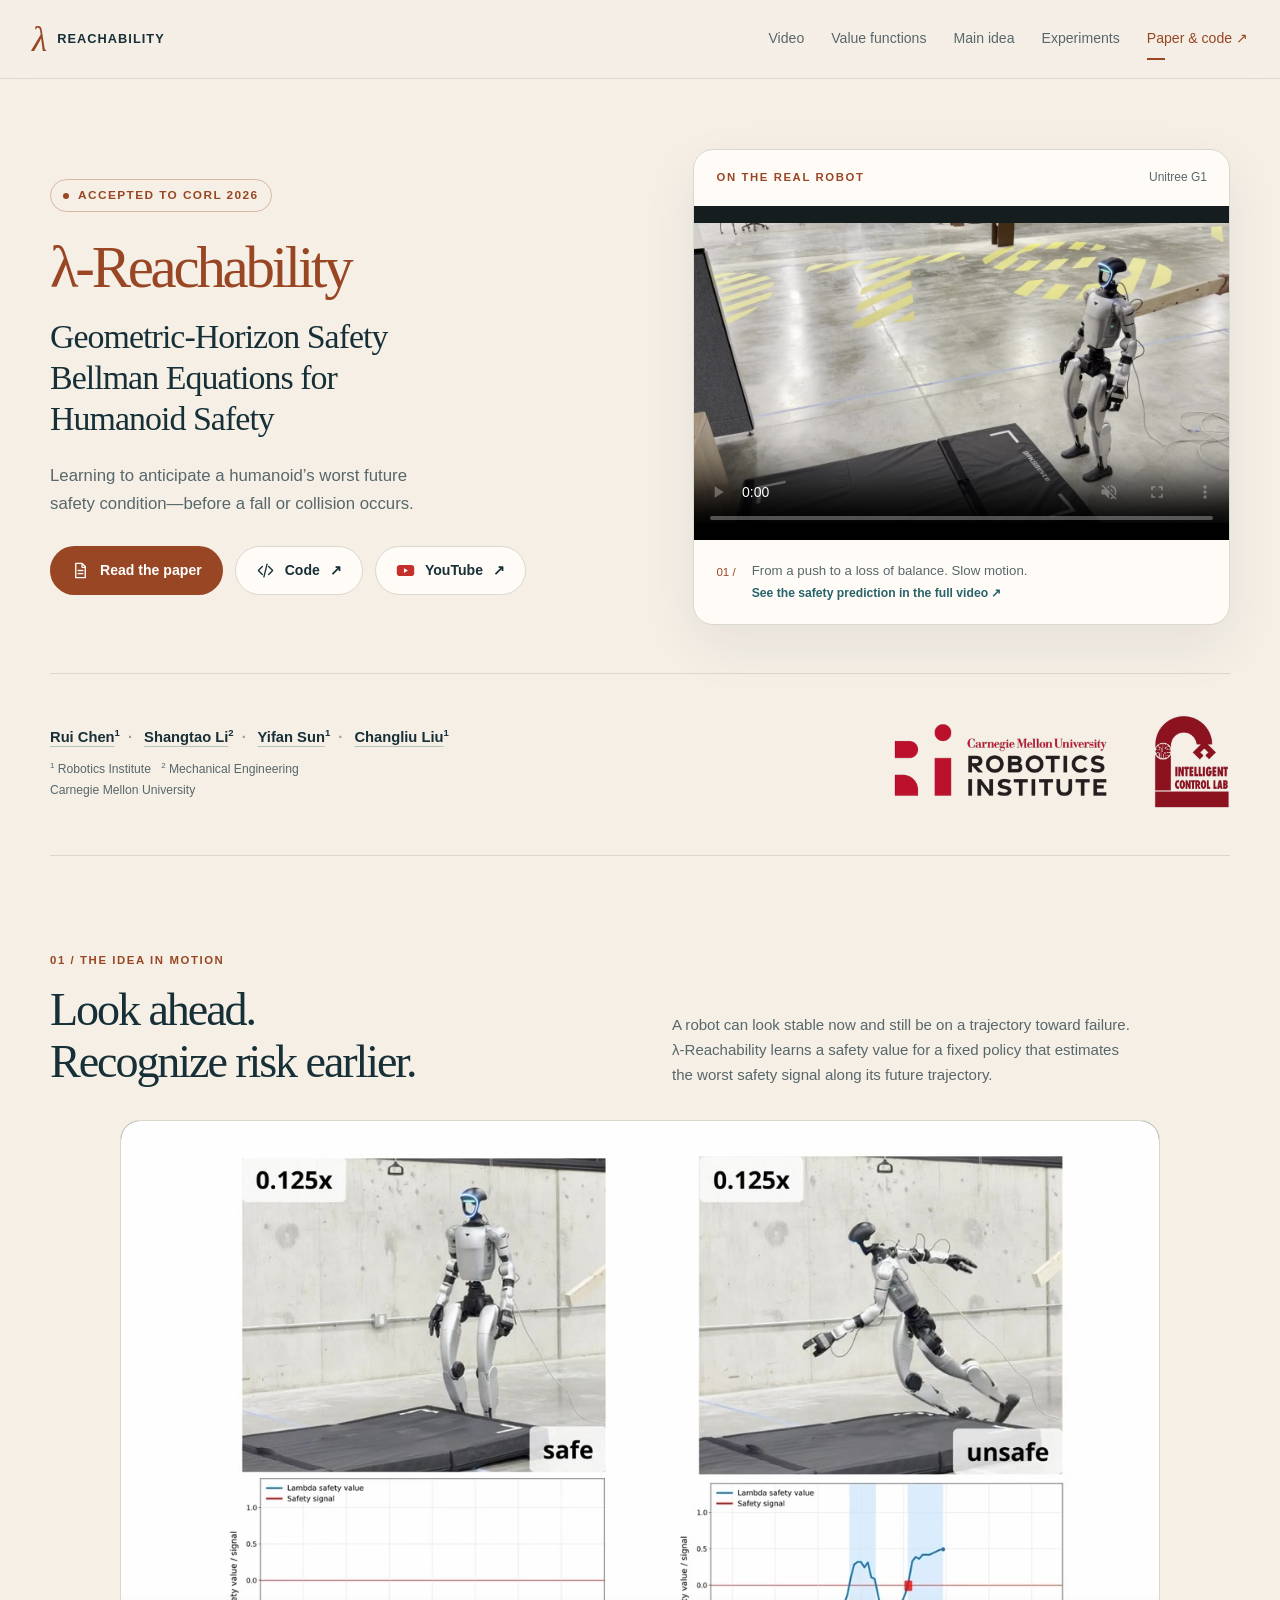
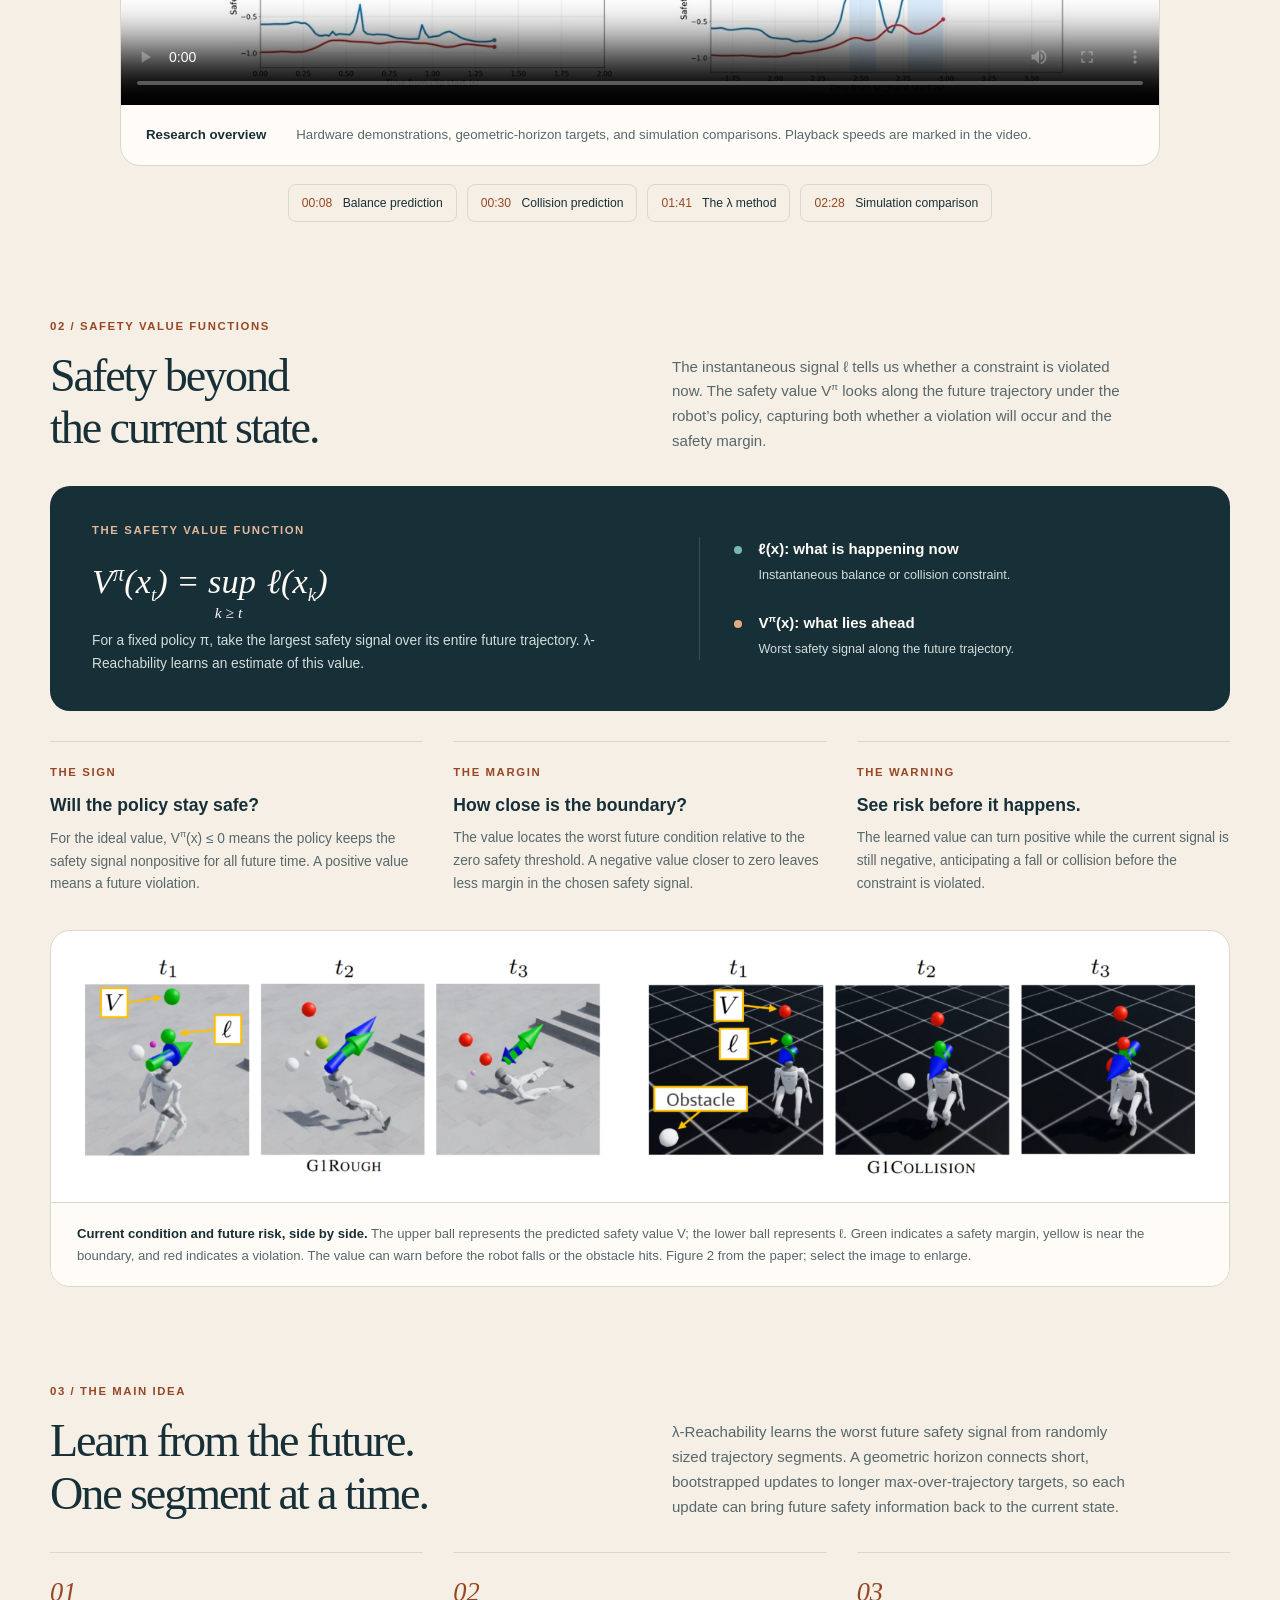
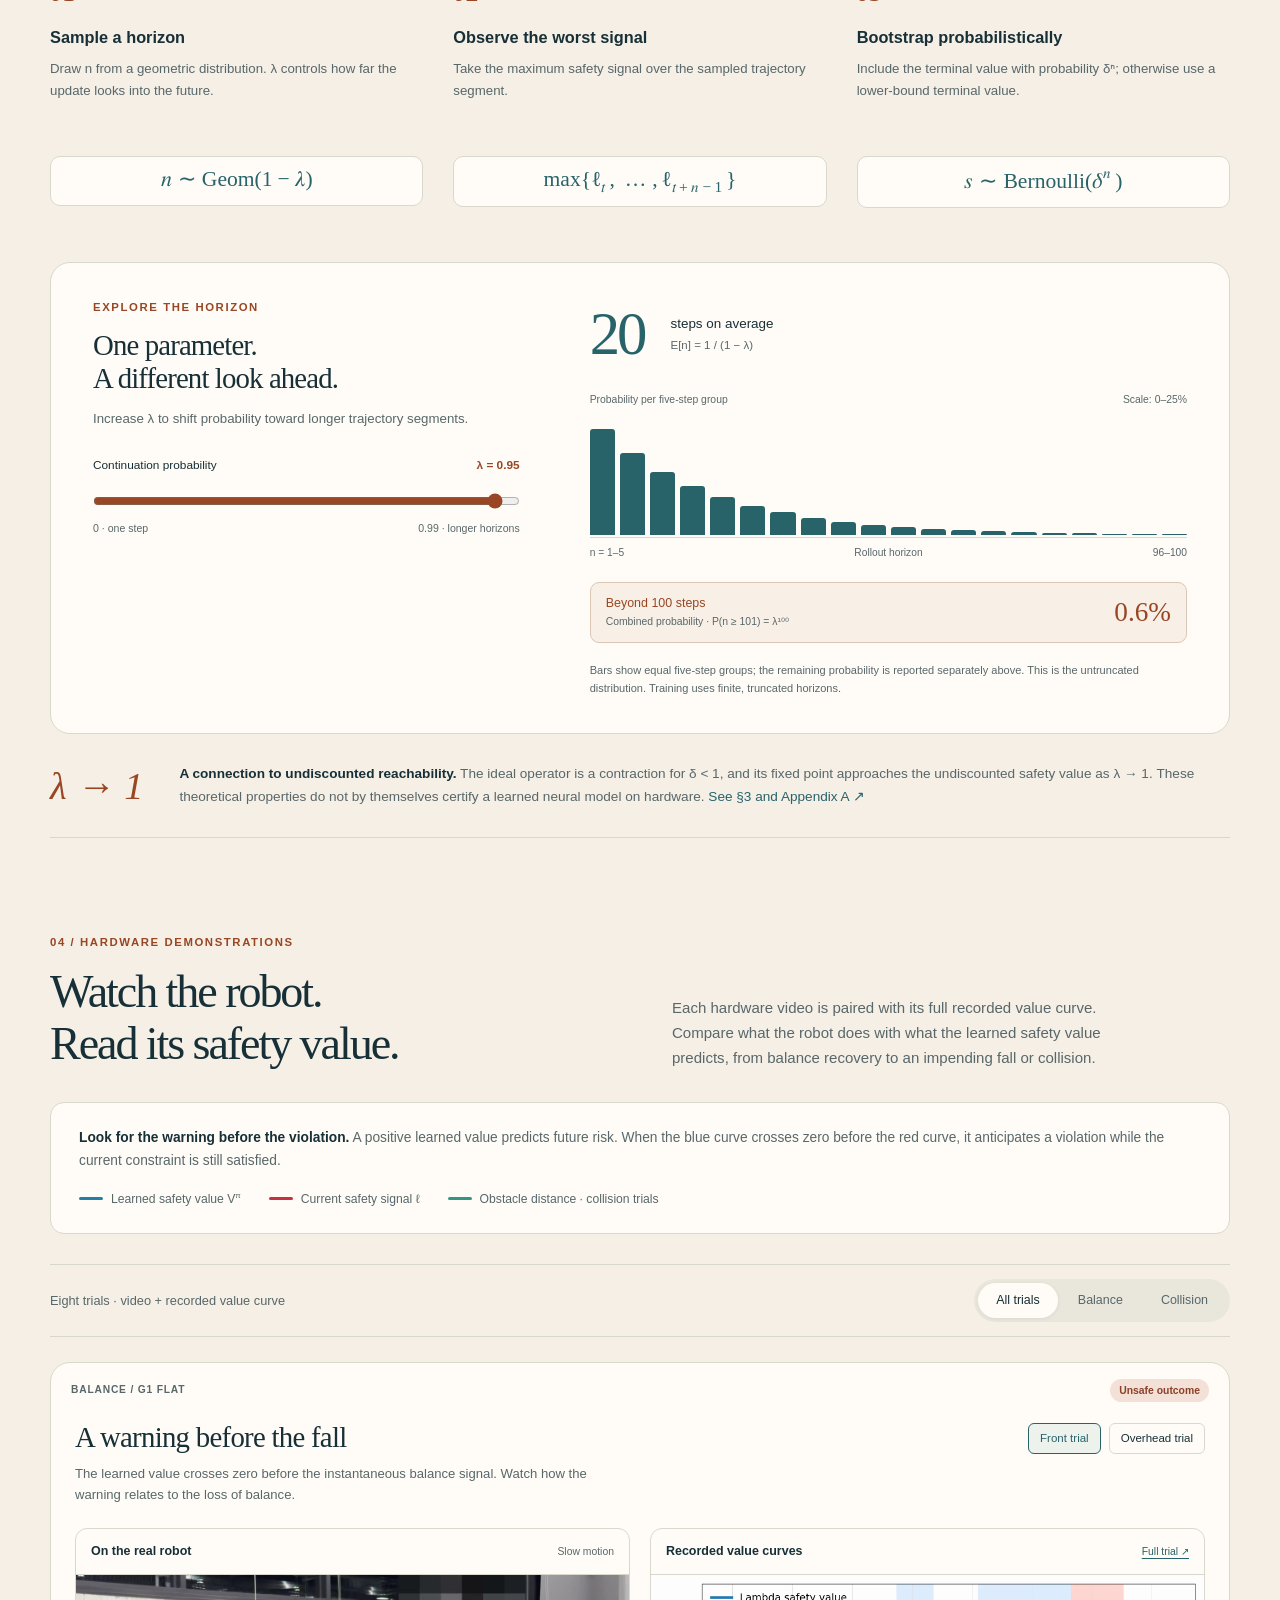
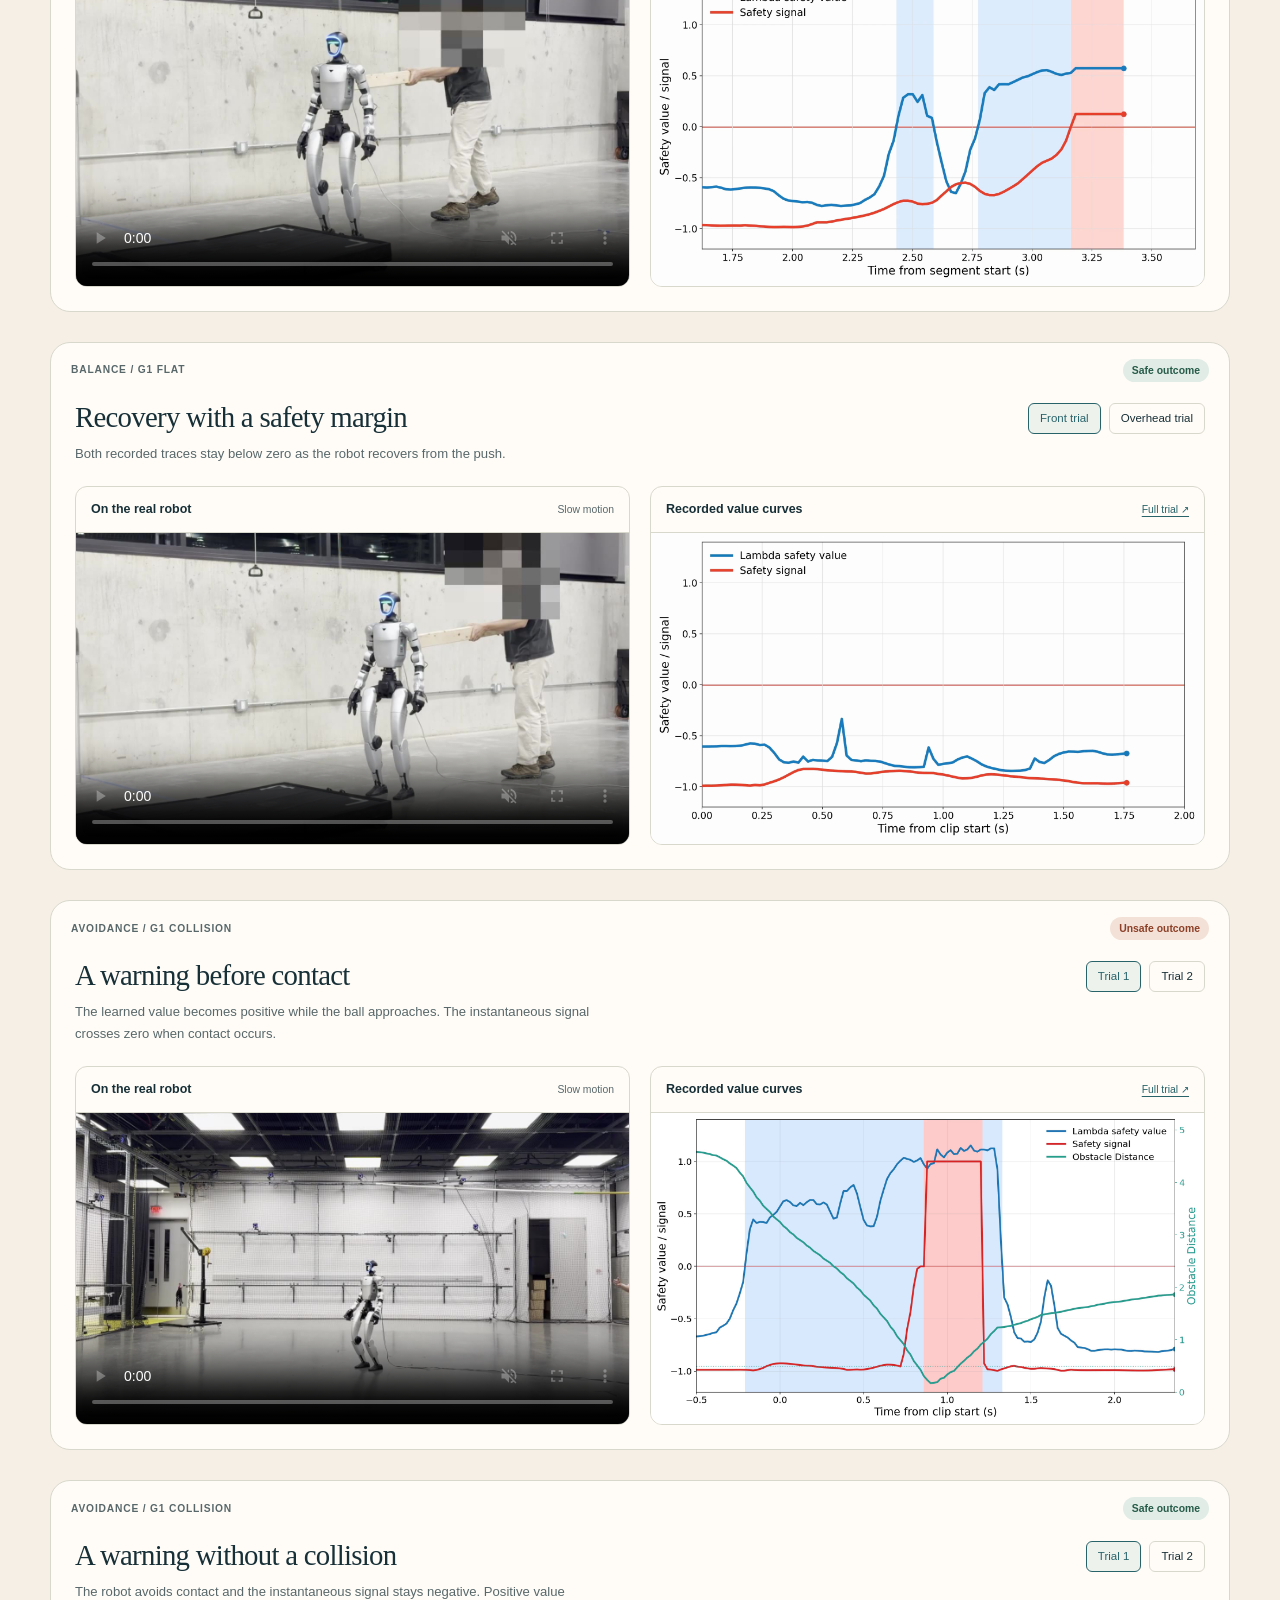
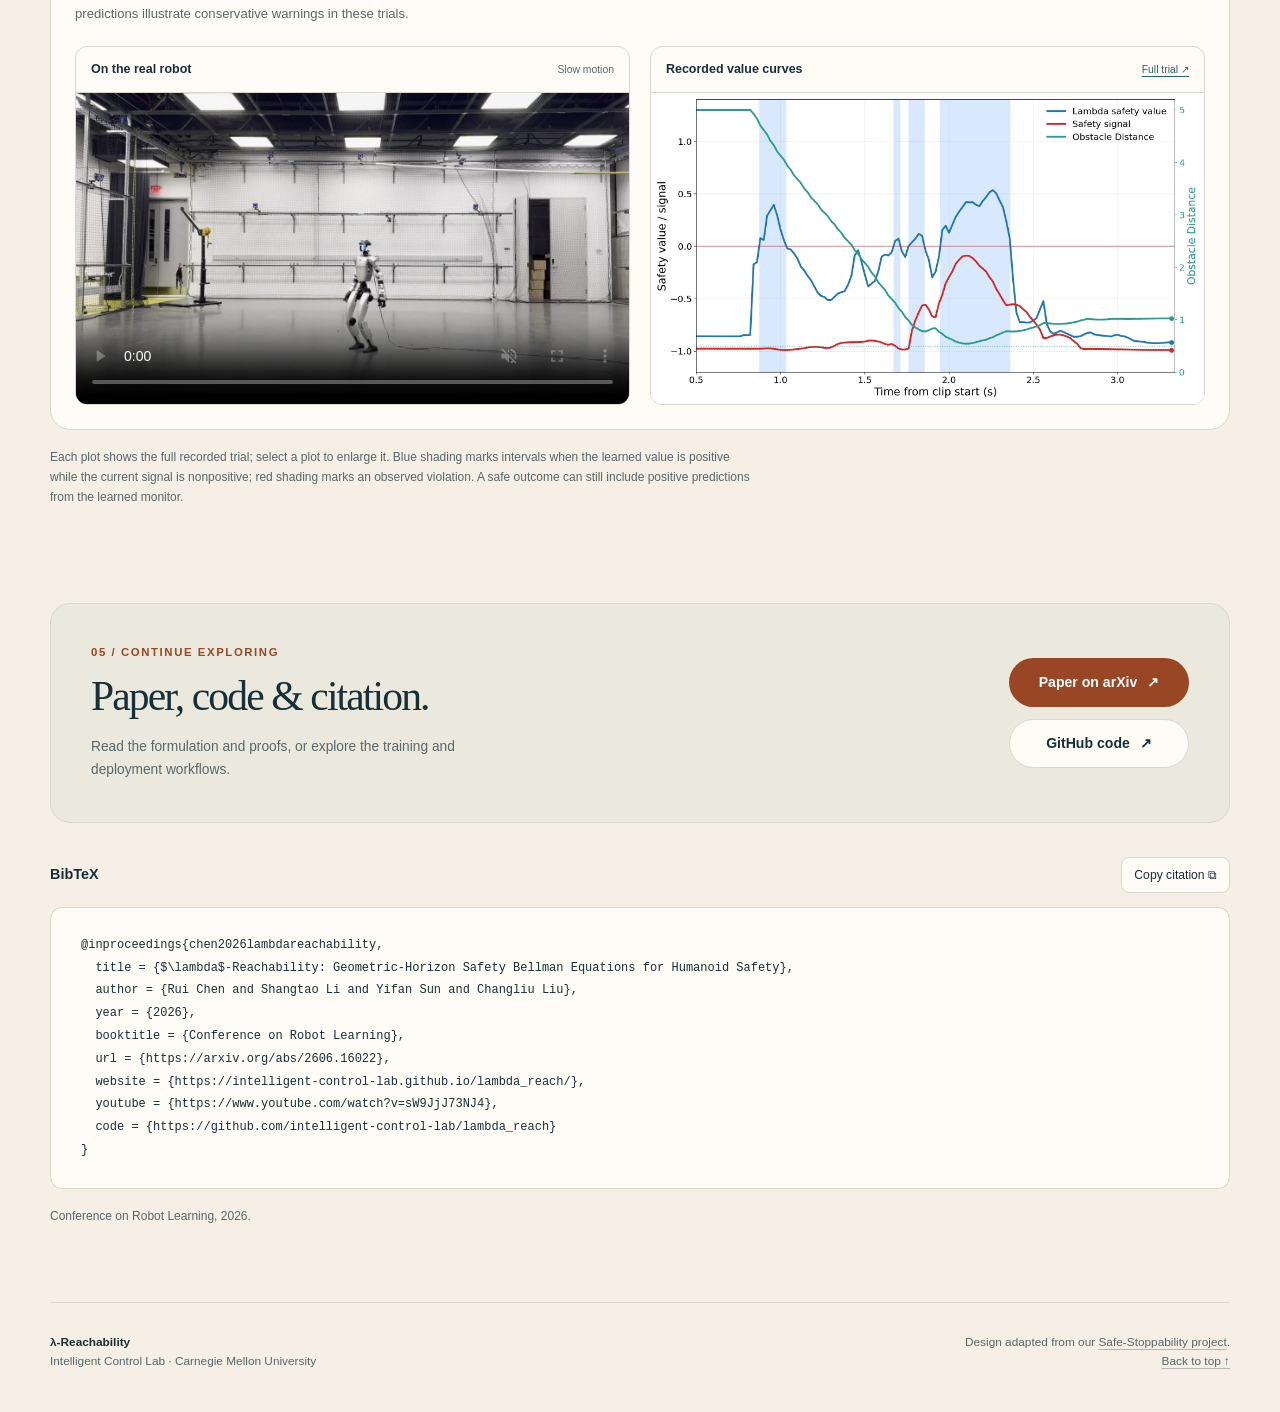
==== commit 561d4aac: "Pair hardware videos with safety curves and update CoRL citation" ====
--- a/docs/index.html
+++ b/docs/index.html
@@ -117,48 +117,63 @@
   </section>
 
   <section class="section shell" id="experiments" aria-labelledby="experiments-title">
-    <div class="section-heading"><div><p class="eyebrow">04 / Hardware demonstrations</p><h2 id="experiments-title">Similar disturbances.<br>Different outcomes.</h2></div><p>External pushes test balance; incoming balls test collision avoidance. Compare safe and unsafe outcomes on the physical G1. The full video above shows how the learned safety values evolve alongside these behaviors.</p></div>
-    <div class="gallery-toolbar"><span>Explore the hardware trials</span><div class="segmented" role="group" aria-label="Filter experiments"><button type="button" class="is-active" data-filter="all" aria-pressed="true">All trials</button><button type="button" data-filter="push" aria-pressed="false">Balance</button><button type="button" data-filter="avoid" aria-pressed="false">Collision</button></div></div>
+    <div class="section-heading"><div><p class="eyebrow">04 / Hardware demonstrations</p><h2 id="experiments-title">Watch the robot.<br>Read its safety value.</h2></div><p>Each hardware video is paired with its full recorded value curve. Compare what the robot does with what the learned safety value predicts, from balance recovery to an impending fall or collision.</p></div>
+    <div class="curve-guide">
+      <p><strong>Look for the warning before the violation.</strong> A positive learned value predicts future risk. When the blue curve crosses zero before the red curve, it anticipates a violation while the current constraint is still satisfied.</p>
+      <ul class="curve-key" aria-label="Value curve legend"><li><span class="key-line key-value" aria-hidden="true"></span><span>Learned safety value V<sup>π</sup></span></li><li><span class="key-line key-signal" aria-hidden="true"></span>Current safety signal ℓ</li><li><span class="key-line key-distance" aria-hidden="true"></span>Obstacle distance · collision trials</li></ul>
+    </div>
+    <div class="gallery-toolbar"><span>Eight trials · video + recorded value curve</span><div class="segmented" role="group" aria-label="Filter experiments"><button type="button" class="is-active" data-filter="all" aria-pressed="true">All trials</button><button type="button" data-filter="push" aria-pressed="false">Balance</button><button type="button" data-filter="avoid" aria-pressed="false">Collision</button></div></div>
     <div class="experiment-grid">
       <article class="experiment-card" data-task="push">
-        <div class="experiment-top"><span class="eyebrow">Balance / G1 Flat</span><span class="outcome safe">Safe outcome</span></div>
-        <video controls muted playsinline preload="metadata" poster="./assets/posters/push-safe-2.jpg" aria-label="Slow-motion push trial with a safe balance outcome"><source src="./assets/videos/push-safe-2.mp4" type="video/mp4"></video>
-        <div class="experiment-body"><h3>Recovering from a push</h3><p>The robot remains upright after the perturbation.</p><div class="trial-picker" role="group" aria-label="Recovering from a push trial selection"><button type="button" data-clip="push-safe-2" aria-pressed="true" class="is-active">Front trial</button><button type="button" data-clip="push-safe-1" aria-pressed="false">Overhead trial</button></div></div>
+        <div class="experiment-top"><span class="eyebrow">Balance / G1 Flat</span><span class="outcome unsafe">Unsafe outcome</span></div>
+        <div class="experiment-body"><div><h3>A warning before the fall</h3><p>The learned value crosses zero before the instantaneous balance signal. Watch how the warning relates to the loss of balance.</p></div><div class="trial-picker" role="group" aria-label="A warning before the fall trial selection"><button type="button" data-clip="push-unsafe-2" aria-pressed="true" class="is-active">Front trial</button><button type="button" data-clip="push-unsafe-1" aria-pressed="false">Overhead trial</button></div></div>
+        <div class="trial-media">
+          <figure class="trial-video"><figcaption><span>On the real robot</span><span class="small-label">Slow motion</span></figcaption><video controls muted playsinline preload="metadata" poster="./assets/posters/push-unsafe-2.jpg" aria-label="A warning before the fall: slow-motion hardware trial"><source src="./assets/videos/push-unsafe-2.mp4" type="video/mp4"></video></figure>
+          <figure class="trial-curve"><figcaption><span>Recorded value curves</span><a class="curve-open small-label" href="./assets/curves/push-unsafe-2.png" target="_blank" rel="noopener noreferrer" aria-label="Enlarge the full recorded trial curve">Full trial ↗</a></figcaption><a class="curve-link" href="./assets/curves/push-unsafe-2.png" target="_blank" rel="noopener noreferrer" aria-label="Enlarge the recorded value curve for a warning before the fall"><img src="./assets/curves/push-unsafe-2.png" alt="The blue safety value becomes positive before the red balance signal, with warning and violation intervals shaded." width="1920" height="1080" loading="lazy"><span class="curve-enlarge">Enlarge curve <span aria-hidden="true">↗</span></span></a></figure>
+        </div>
       </article>
       <article class="experiment-card" data-task="push">
-        <div class="experiment-top"><span class="eyebrow">Balance / G1 Flat</span><span class="outcome unsafe">Unsafe outcome</span></div>
-        <video controls muted playsinline preload="metadata" poster="./assets/posters/push-unsafe-2.jpg" aria-label="Slow-motion push trial with a loss of balance"><source src="./assets/videos/push-unsafe-2.mp4" type="video/mp4"></video>
-        <div class="experiment-body"><h3>Crossing the balance boundary</h3><p>A push leads to a fall onto the protective mat.</p><div class="trial-picker" role="group" aria-label="Loss of balance trial selection"><button type="button" data-clip="push-unsafe-2" aria-pressed="true" class="is-active">Front trial</button><button type="button" data-clip="push-unsafe-1" aria-pressed="false">Overhead trial</button></div></div>
+        <div class="experiment-top"><span class="eyebrow">Balance / G1 Flat</span><span class="outcome safe">Safe outcome</span></div>
+        <div class="experiment-body"><div><h3>Recovery with a safety margin</h3><p>Both recorded traces stay below zero as the robot recovers from the push.</p></div><div class="trial-picker" role="group" aria-label="Recovery with a safety margin trial selection"><button type="button" data-clip="push-safe-2" aria-pressed="true" class="is-active">Front trial</button><button type="button" data-clip="push-safe-1" aria-pressed="false">Overhead trial</button></div></div>
+        <div class="trial-media">
+          <figure class="trial-video"><figcaption><span>On the real robot</span><span class="small-label">Slow motion</span></figcaption><video controls muted playsinline preload="metadata" poster="./assets/posters/push-safe-2.jpg" aria-label="Recovery with a safety margin: slow-motion hardware trial"><source src="./assets/videos/push-safe-2.mp4" type="video/mp4"></video></figure>
+          <figure class="trial-curve"><figcaption><span>Recorded value curves</span><a class="curve-open small-label" href="./assets/curves/push-safe-2.png" target="_blank" rel="noopener noreferrer" aria-label="Enlarge the full recorded trial curve">Full trial ↗</a></figcaption><a class="curve-link" href="./assets/curves/push-safe-2.png" target="_blank" rel="noopener noreferrer" aria-label="Enlarge the recorded value curve for recovery with a safety margin"><img src="./assets/curves/push-safe-2.png" alt="The blue safety value and red balance signal remain below the zero safety threshold." width="1920" height="1080" loading="lazy"><span class="curve-enlarge">Enlarge curve <span aria-hidden="true">↗</span></span></a></figure>
+        </div>
+      </article>
+      <article class="experiment-card" data-task="avoid">
+        <div class="experiment-top"><span class="eyebrow">Avoidance / G1 Collision</span><span class="outcome unsafe">Unsafe outcome</span></div>
+        <div class="experiment-body"><div><h3>A warning before contact</h3><p>The learned value becomes positive while the ball approaches. The instantaneous signal crosses zero when contact occurs.</p></div><div class="trial-picker" role="group" aria-label="A warning before contact trial selection"><button type="button" data-clip="avoid-unsafe-1" aria-pressed="true" class="is-active">Trial 1</button><button type="button" data-clip="avoid-unsafe-2" aria-pressed="false">Trial 2</button></div></div>
+        <div class="trial-media">
+          <figure class="trial-video"><figcaption><span>On the real robot</span><span class="small-label">Slow motion</span></figcaption><video controls muted playsinline preload="metadata" poster="./assets/posters/avoid-unsafe-1.jpg" aria-label="A warning before contact: slow-motion hardware trial"><source src="./assets/videos/avoid-unsafe-1.mp4" type="video/mp4"></video></figure>
+          <figure class="trial-curve"><figcaption><span>Recorded value curves</span><a class="curve-open small-label" href="./assets/curves/avoid-unsafe-1.png" target="_blank" rel="noopener noreferrer" aria-label="Enlarge the full recorded trial curve">Full trial ↗</a></figcaption><a class="curve-link" href="./assets/curves/avoid-unsafe-1.png" target="_blank" rel="noopener noreferrer" aria-label="Enlarge the recorded value curve for a warning before contact"><img src="./assets/curves/avoid-unsafe-1.png" alt="The blue safety value becomes positive before the red collision signal. The green curve shows obstacle distance on the right axis." width="1920" height="1080" loading="lazy"><span class="curve-enlarge">Enlarge curve <span aria-hidden="true">↗</span></span></a></figure>
+        </div>
       </article>
       <article class="experiment-card" data-task="avoid">
         <div class="experiment-top"><span class="eyebrow">Avoidance / G1 Collision</span><span class="outcome safe">Safe outcome</span></div>
-        <video controls muted playsinline preload="metadata" poster="./assets/posters/avoid-safe-1.jpg" aria-label="Slow-motion ball-avoidance trial with no collision"><source src="./assets/videos/avoid-safe-1.mp4" type="video/mp4"></video>
-        <div class="experiment-body"><h3>Passing without contact</h3><p>The incoming ball passes without hitting the robot.</p><div class="trial-picker" role="group" aria-label="Safe avoidance trial selection"><button type="button" data-clip="avoid-safe-1" aria-pressed="true" class="is-active">Trial 1</button><button type="button" data-clip="avoid-safe-2" aria-pressed="false">Trial 2</button></div></div>
-      </article>
-      <article class="experiment-card" data-task="avoid">
-        <div class="experiment-top"><span class="eyebrow">Avoidance / G1 Collision</span><span class="outcome unsafe">Unsafe outcome</span></div>
-        <video controls muted playsinline preload="metadata" poster="./assets/posters/avoid-unsafe-1.jpg" aria-label="Slow-motion ball-avoidance trial in which contact occurs"><source src="./assets/videos/avoid-unsafe-1.mp4" type="video/mp4"></video>
-        <div class="experiment-body"><h3>An impending collision</h3><p>The ball makes contact, violating the safety constraint.</p><div class="trial-picker" role="group" aria-label="Unsafe avoidance trial selection"><button type="button" data-clip="avoid-unsafe-1" aria-pressed="true" class="is-active">Trial 1</button><button type="button" data-clip="avoid-unsafe-2" aria-pressed="false">Trial 2</button></div></div>
+        <div class="experiment-body"><div><h3>A warning without a collision</h3><p>The robot avoids contact and the instantaneous signal stays negative. Positive value predictions illustrate conservative warnings in these trials.</p></div><div class="trial-picker" role="group" aria-label="A warning without a collision trial selection"><button type="button" data-clip="avoid-safe-1" aria-pressed="true" class="is-active">Trial 1</button><button type="button" data-clip="avoid-safe-2" aria-pressed="false">Trial 2</button></div></div>
+        <div class="trial-media">
+          <figure class="trial-video"><figcaption><span>On the real robot</span><span class="small-label">Slow motion</span></figcaption><video controls muted playsinline preload="metadata" poster="./assets/posters/avoid-safe-1.jpg" aria-label="A warning without a collision: slow-motion hardware trial"><source src="./assets/videos/avoid-safe-1.mp4" type="video/mp4"></video></figure>
+          <figure class="trial-curve"><figcaption><span>Recorded value curves</span><a class="curve-open small-label" href="./assets/curves/avoid-safe-1.png" target="_blank" rel="noopener noreferrer" aria-label="Enlarge the full recorded trial curve">Full trial ↗</a></figcaption><a class="curve-link" href="./assets/curves/avoid-safe-1.png" target="_blank" rel="noopener noreferrer" aria-label="Enlarge the recorded value curve for a warning without a collision"><img src="./assets/curves/avoid-safe-1.png" alt="The red collision signal stays negative while the blue safety value has positive intervals. The green curve shows obstacle distance on the right axis." width="1920" height="1080" loading="lazy"><span class="curve-enlarge">Enlarge curve <span aria-hidden="true">↗</span></span></a></figure>
+        </div>
       </article>
     </div>
-    <p class="note">Outcome labels describe what happens in each recorded trial. A “safe outcome” does not imply that the learned monitor remains negative throughout the trial.</p>
+    <p class="note">Each plot shows the full recorded trial; select a plot to enlarge it. Blue shading marks intervals when the learned value is positive while the current signal is nonpositive; red shading marks an observed violation. A safe outcome can still include positive predictions from the learned monitor.</p>
   </section>
 
   <section class="section shell paper-section" id="paper" aria-labelledby="paper-title">
     <div class="paper-banner"><div><p class="eyebrow">05 / Continue exploring</p><h2 id="paper-title">Paper, code &amp; citation.</h2><p>Read the formulation and proofs, or explore the training and deployment workflows.</p></div><div class="actions"><a class="button primary" href="https://arxiv.org/abs/2606.16022" target="_blank" rel="noopener noreferrer">Paper on arXiv <span aria-hidden="true">↗</span></a><a class="button secondary" href="https://github.com/intelligent-control-lab/lambda_reach" target="_blank" rel="noopener noreferrer">GitHub code <span aria-hidden="true">↗</span></a></div></div>
     <div class="citation-heading"><h3>BibTeX</h3><button id="copy-citation" type="button">Copy citation <span aria-hidden="true">⧉</span></button></div>
-    <pre id="citation"><code>@article{chen2026lambdareachability,
-  index = {U},
+    <pre id="citation"><code>@inproceedings{chen2026lambdareachability,
   title = {$\lambda$-Reachability: Geometric-Horizon Safety Bellman Equations for Humanoid Safety},
-  author = {Chen, Rui and Li, Shangtao and Sun, Yifan and Liu, Changliu},
+  author = {Rui Chen and Shangtao Li and Yifan Sun and Changliu Liu},
   year = {2026},
-  journal = {arXiv:2606.16022},
+  booktitle = {Conference on Robot Learning},
   url = {https://arxiv.org/abs/2606.16022},
   website = {https://intelligent-control-lab.github.io/lambda_reach/},
   youtube = {https://www.youtube.com/watch?v=sW9JjJ73NJ4},
   code = {https://github.com/intelligent-control-lab/lambda_reach}
 }</code></pre>
-    <p class="note" id="copy-status" role="status" aria-live="polite">arXiv citation; accepted to CoRL 2026.</p>
+    <p class="note" id="copy-status" role="status" aria-live="polite">Conference on Robot Learning, 2026.</p>
   </section>
 </main>
 <footer class="shell site-footer"><p><span class="footer-brand">λ-Reachability</span><br>Intelligent Control Lab · Carnegie Mellon University</p><p>Design adapted from our <a href="https://intelligent-control-lab.github.io/humanoid_stoppability/" target="_blank" rel="noopener noreferrer">Safe-Stoppability project</a>.<br><a href="#home">Back to top ↑</a></p></footer>
--- a/docs/assets/css/site.css
+++ b/docs/assets/css/site.css
@@ -534,8 +534,8 @@
 
 .experiment-grid {
   display:grid;
-  grid-template-columns:1fr 1fr;
-  gap:26px
+  grid-template-columns:1fr;
+  gap:30px
 }
 
 .experiment-card {
@@ -582,25 +582,31 @@
 }
 
 .experiment-body {
-  padding:21px 23px
+  display:flex;
+  align-items:flex-start;
+  justify-content:space-between;
+  gap:24px;
+  padding:0 24px 22px
 }
 
 .experiment-body h3 {
   font-family:var(--serif);
   font-weight:400;
-  font-size:1.45rem;
+  font-size:1.8rem;
   letter-spacing:-.025em
 }
 
 .experiment-body p {
   font-size:.82rem;
-  margin-top:6px
+  margin-top:6px;
+  max-width:76ch
 }
 
 .trial-picker {
-  margin-top:17px;
-  display:flex;
-  gap:8px
+  margin-top:5px;
+  display:flex;
+  gap:8px;
+  flex-shrink:0
 }
 
 .trial-picker button {
@@ -615,6 +621,116 @@
   border-color:var(--teal);
   color:var(--teal);
   background:#edf2ed
+}
+
+.curve-guide {
+  padding:24px 28px;
+  border:1px solid var(--line);
+  border-radius:14px;
+  background:var(--paper)
+}
+
+.curve-guide p {
+  font-size:.86rem
+}
+
+.curve-guide strong {
+  color:var(--ink)
+}
+
+.curve-key {
+  display:flex;
+  flex-wrap:wrap;
+  gap:10px 28px;
+  list-style:none;
+  margin:16px 0 0;
+  padding:0;
+  color:var(--muted);
+  font-size:.76rem
+}
+
+.curve-key li {
+  display:flex;
+  align-items:center;
+  gap:8px
+}
+
+.key-line {
+  width:24px;
+  height:3px;
+  border-radius:3px;
+  flex-shrink:0
+}
+
+.key-value { background:#267da5 }
+.key-signal { background:#c83042 }
+.key-distance { background:#319783 }
+
+.trial-media {
+  display:grid;
+  grid-template-columns:minmax(0,1fr) minmax(0,1fr);
+  gap:20px;
+  padding:0 24px 24px
+}
+
+.trial-media figure {
+  min-width:0;
+  overflow:hidden;
+  border:1px solid var(--line);
+  border-radius:12px
+}
+
+.trial-media figcaption {
+  display:flex;
+  align-items:center;
+  justify-content:space-between;
+  gap:8px;
+  padding:12px 15px;
+  border-bottom:1px solid var(--line);
+  font-size:.78rem;
+  font-weight:600
+}
+
+.trial-media .small-label {
+  font-size:.65rem;
+  color:var(--muted);
+  font-weight:400
+}
+
+.curve-link {
+  display:block;
+  position:relative;
+  background:white
+}
+
+.trial-media .curve-open {
+  color:var(--teal);
+  text-decoration:underline;
+  text-underline-offset:3px
+}
+
+.curve-link img {
+  width:100%;
+  height:auto;
+  aspect-ratio:16/9
+}
+
+.curve-enlarge {
+  position:absolute;
+  right:8px;
+  bottom:6px;
+  padding:3px 7px;
+  border:1px solid var(--line);
+  border-radius:5px;
+  background:var(--paper);
+  color:var(--ink);
+  font-size:.62rem;
+  opacity:0;
+  transition:opacity .15s
+}
+
+.curve-link:hover .curve-enlarge,.curve-link:focus-visible .curve-enlarge {
+  opacity:1
 }
 
 .note {
@@ -1249,17 +1365,19 @@
   }
 
   .experiment-top {
-    align-items:flex-start;
+    align-items:center;
+    flex-direction:row;
+    gap:6px
+  }
+
+  .experiment-body {
     flex-direction:column;
-    gap:6px
-  }
-
-  .experiment-body {
-    padding:18px
+    gap:14px;
+    padding:0 18px 18px
   }
 
   .experiment-body h3 {
-    font-size:1.3rem
+    font-size:1.55rem
   }
 
   .experiment-body p {
@@ -1268,6 +1386,16 @@
 
   .trial-picker {
     flex-wrap:wrap
+  }
+
+  .trial-media {
+    grid-template-columns:1fr;
+    gap:16px;
+    padding:0 18px 18px
+  }
+
+  .curve-guide {
+    padding:20px
   }
 
   .method-intro {
@@ -1461,7 +1589,7 @@
   }
 
   .experiment-body {
-    padding:19px
+    padding:0 16px 18px
   }
 
   .experiment-body h3 {
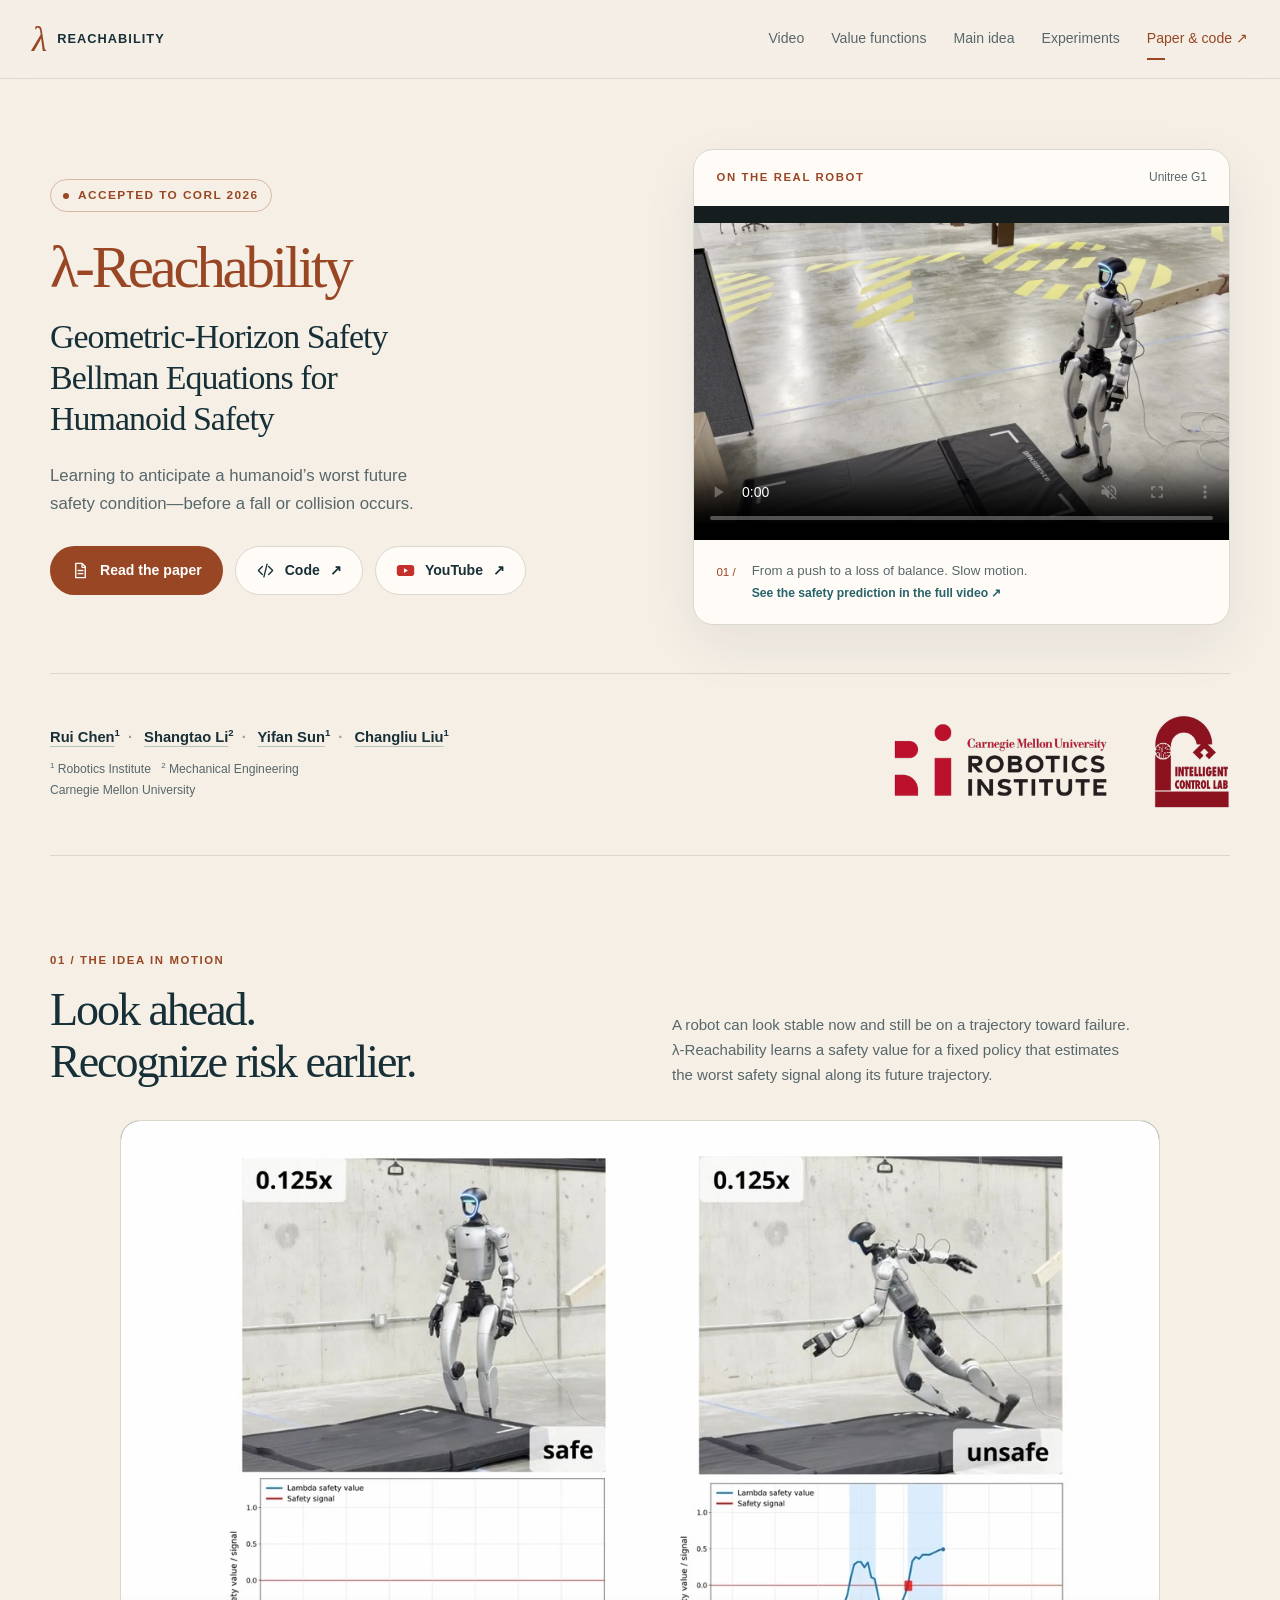
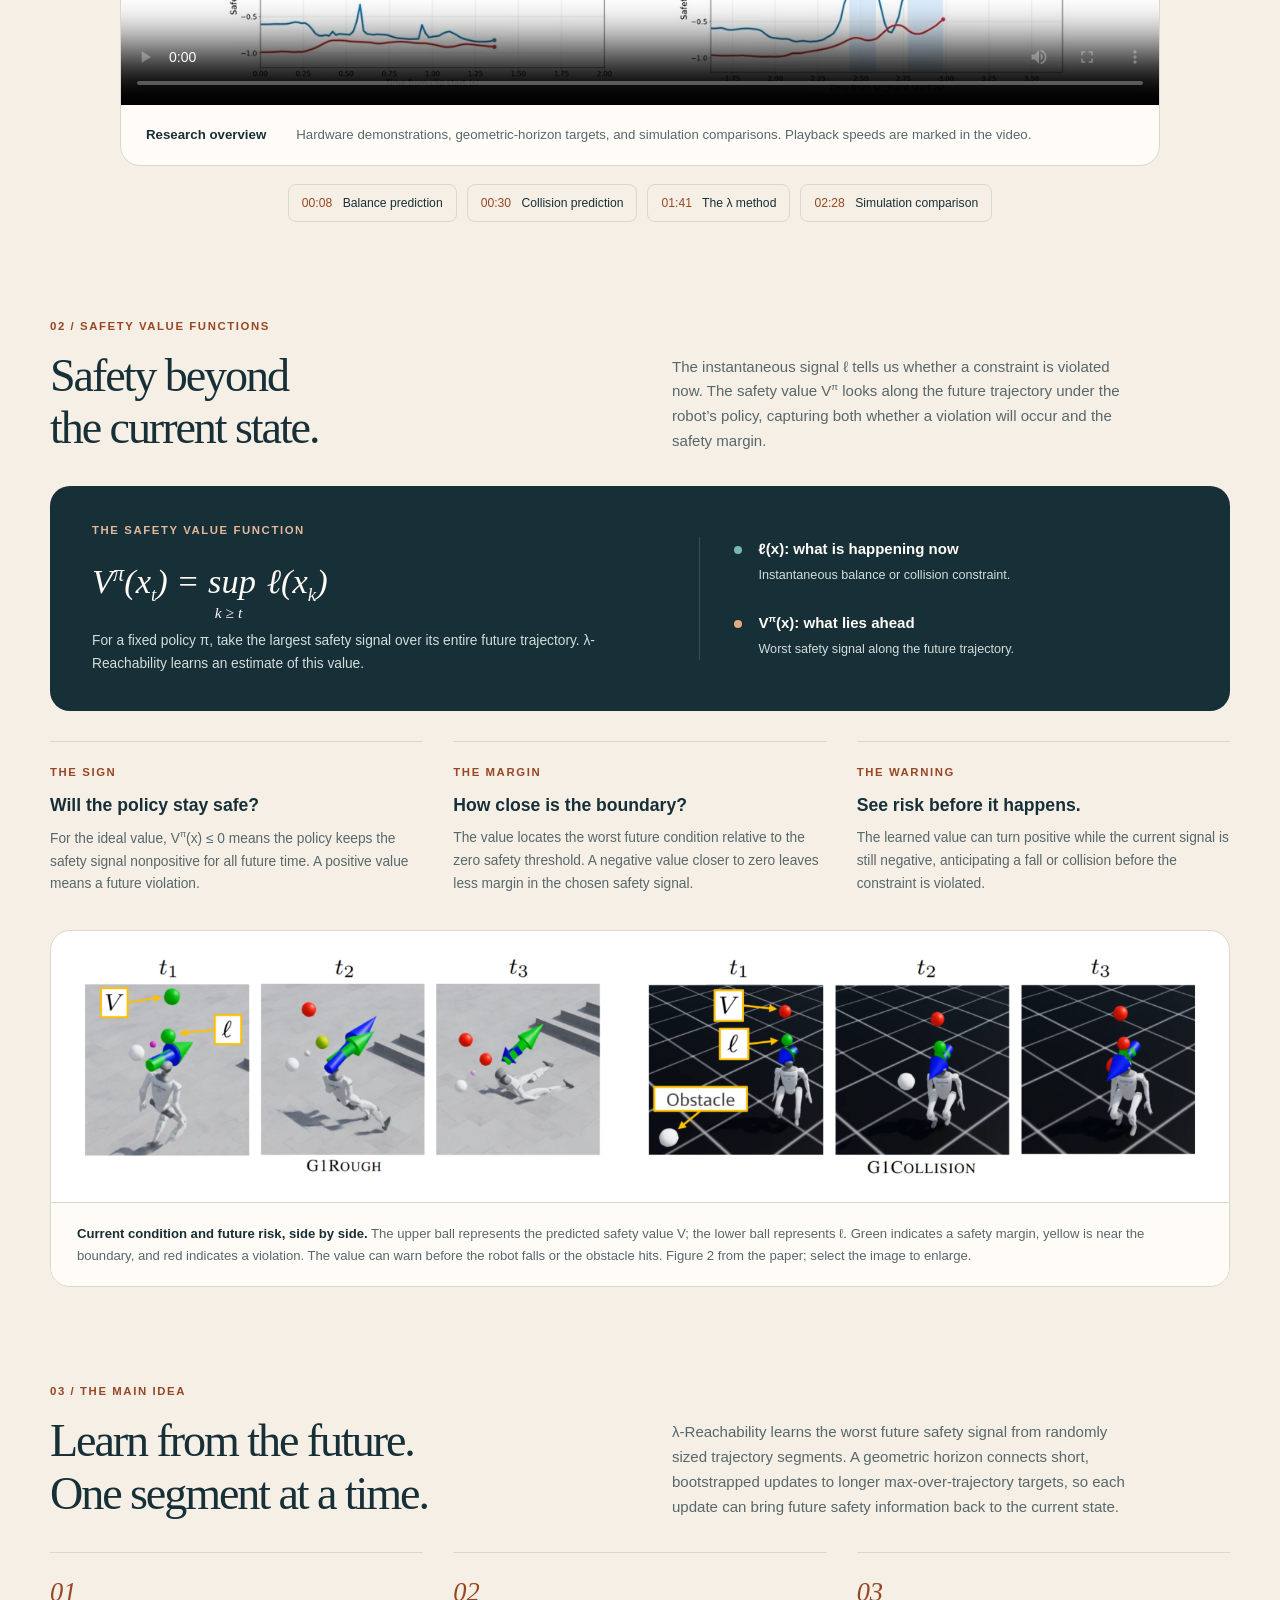
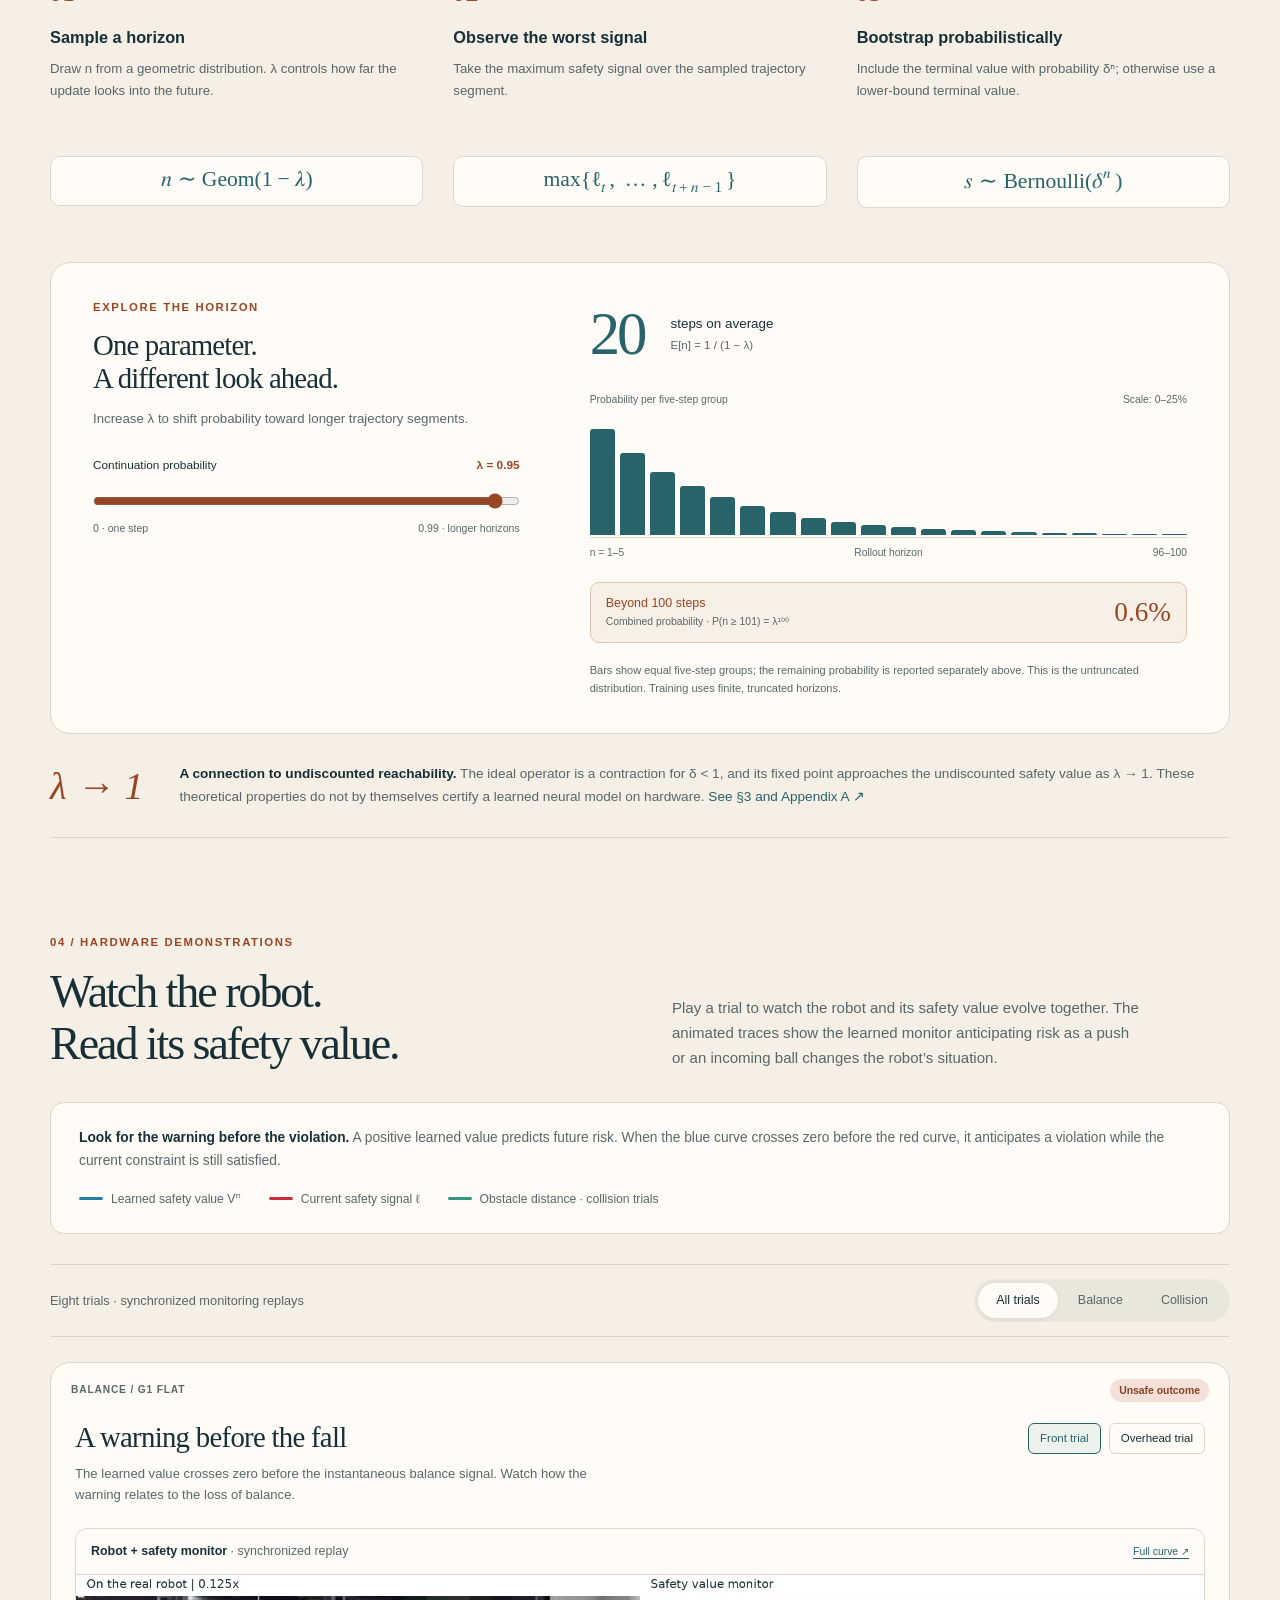
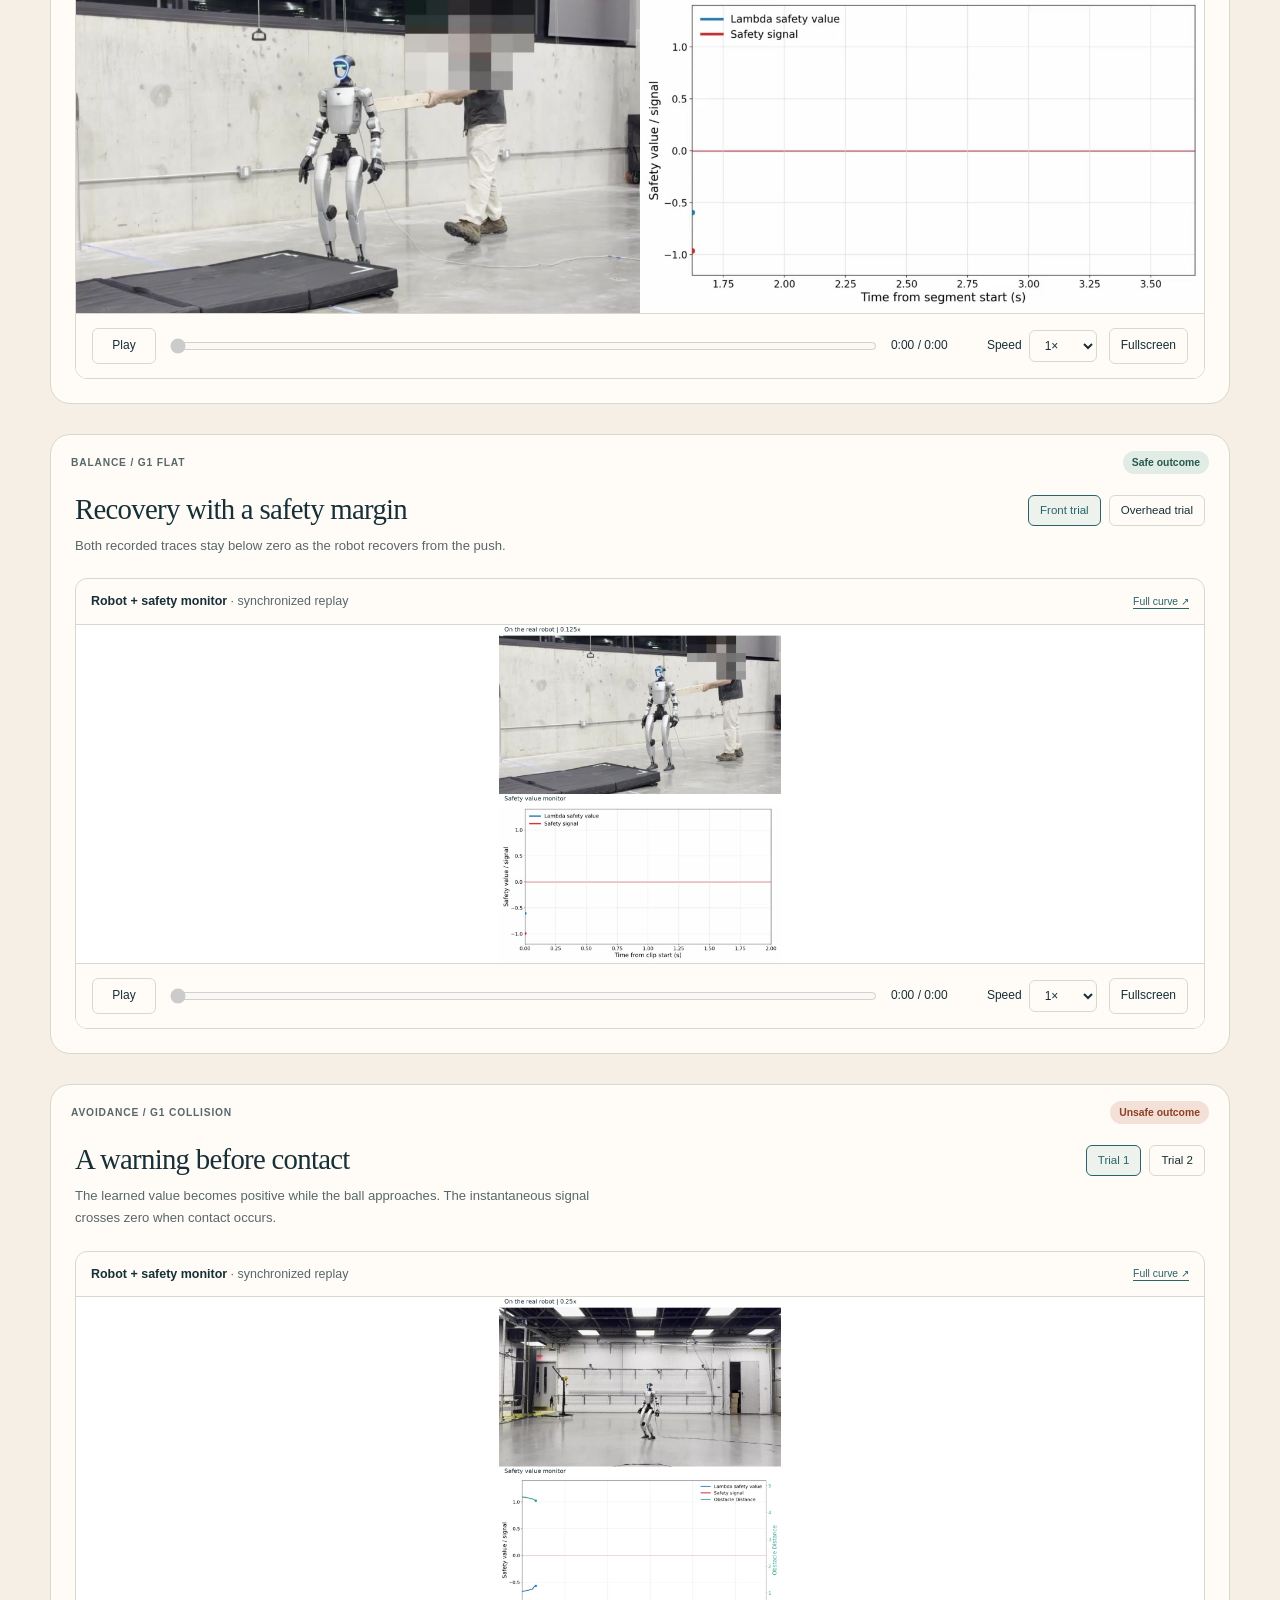
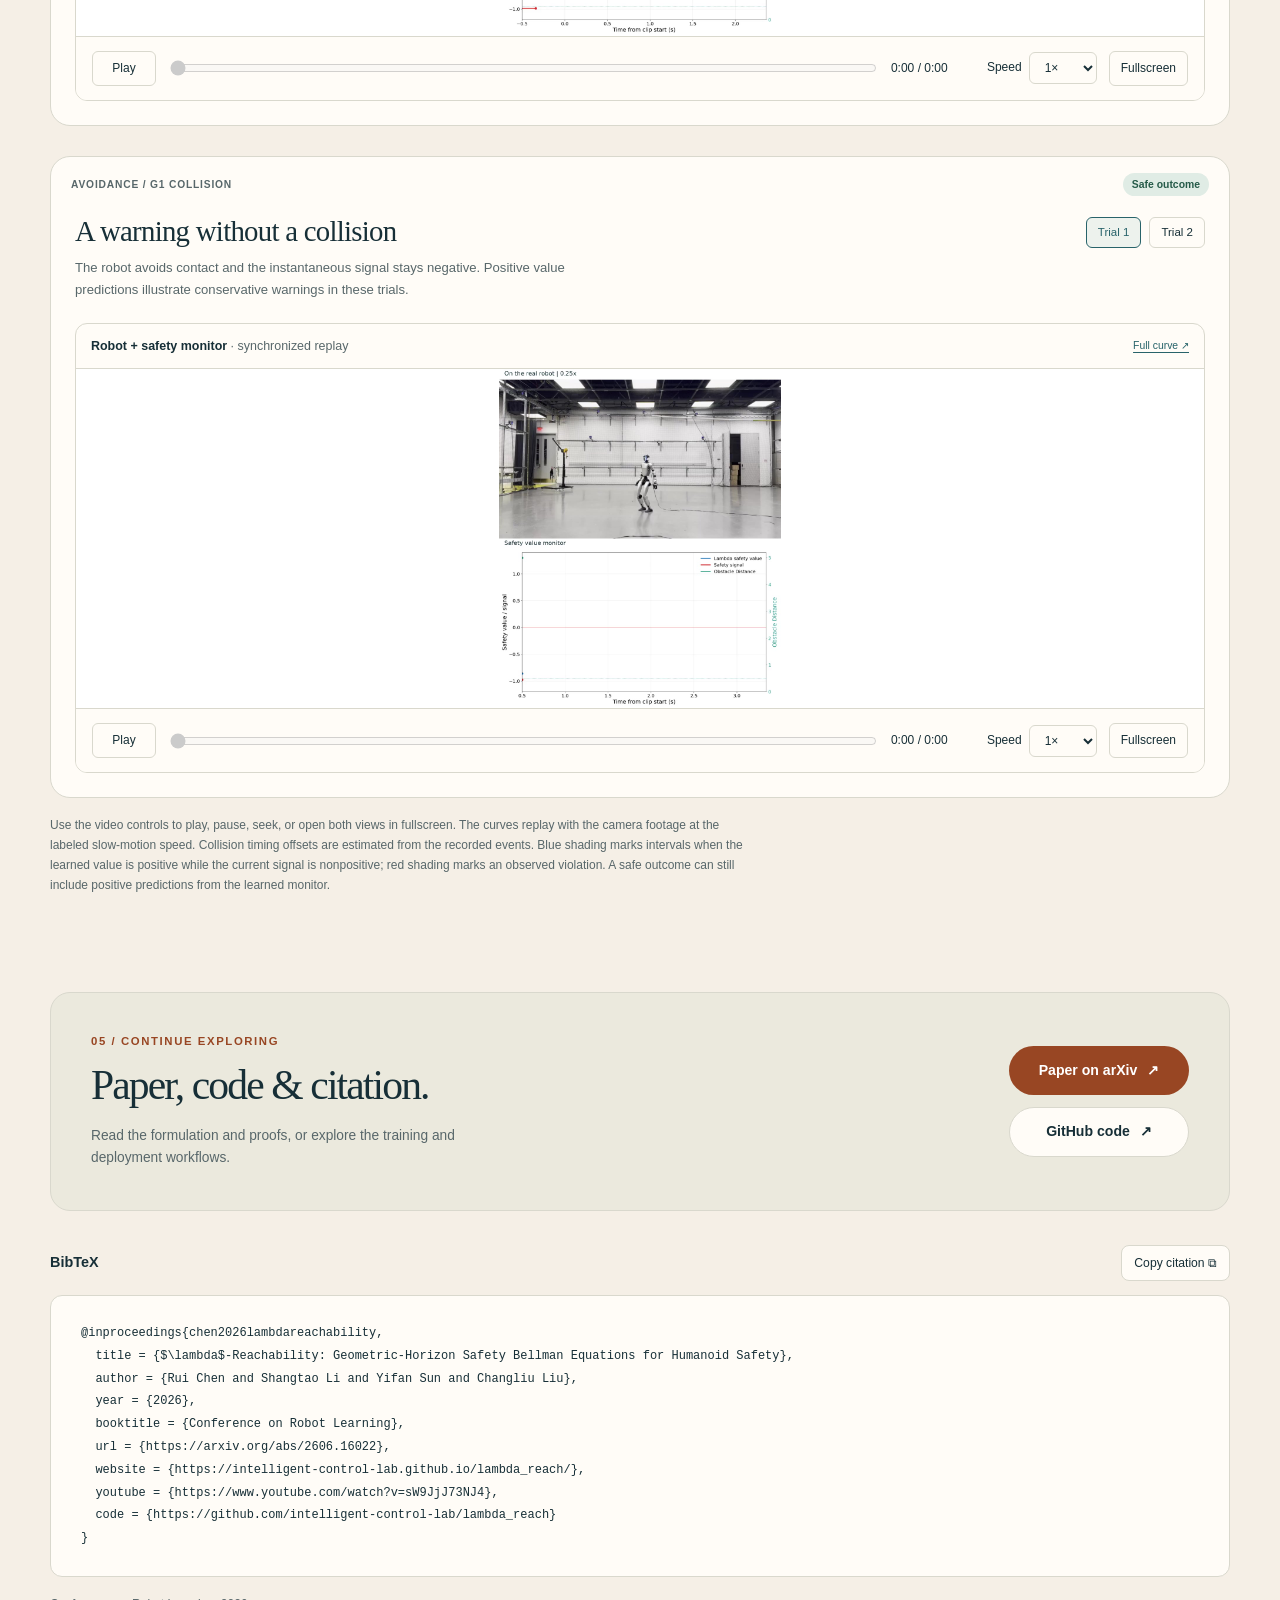
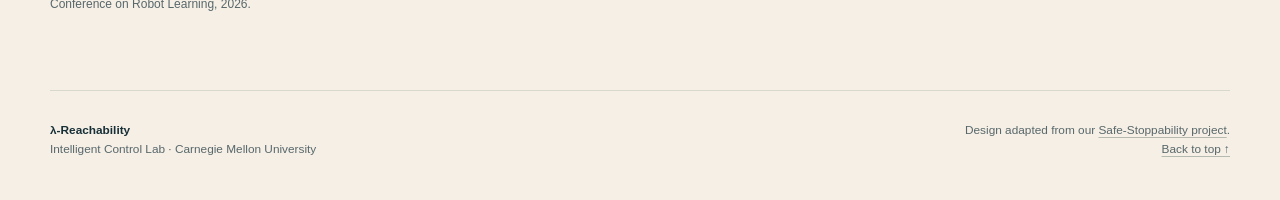
==== commit 22228131: "Animate safety curves with synchronized hardware replays" ====
--- a/docs/index.html
+++ b/docs/index.html
@@ -117,47 +117,43 @@
   </section>
 
   <section class="section shell" id="experiments" aria-labelledby="experiments-title">
-    <div class="section-heading"><div><p class="eyebrow">04 / Hardware demonstrations</p><h2 id="experiments-title">Watch the robot.<br>Read its safety value.</h2></div><p>Each hardware video is paired with its full recorded value curve. Compare what the robot does with what the learned safety value predicts, from balance recovery to an impending fall or collision.</p></div>
+    <div class="section-heading"><div><p class="eyebrow">04 / Hardware demonstrations</p><h2 id="experiments-title">Watch the robot.<br>Read its safety value.</h2></div><p>Play a trial to watch the robot and its safety value evolve together. The animated traces show the learned monitor anticipating risk as a push or an incoming ball changes the robot’s situation.</p></div>
     <div class="curve-guide">
       <p><strong>Look for the warning before the violation.</strong> A positive learned value predicts future risk. When the blue curve crosses zero before the red curve, it anticipates a violation while the current constraint is still satisfied.</p>
       <ul class="curve-key" aria-label="Value curve legend"><li><span class="key-line key-value" aria-hidden="true"></span><span>Learned safety value V<sup>π</sup></span></li><li><span class="key-line key-signal" aria-hidden="true"></span>Current safety signal ℓ</li><li><span class="key-line key-distance" aria-hidden="true"></span>Obstacle distance · collision trials</li></ul>
     </div>
-    <div class="gallery-toolbar"><span>Eight trials · video + recorded value curve</span><div class="segmented" role="group" aria-label="Filter experiments"><button type="button" class="is-active" data-filter="all" aria-pressed="true">All trials</button><button type="button" data-filter="push" aria-pressed="false">Balance</button><button type="button" data-filter="avoid" aria-pressed="false">Collision</button></div></div>
+    <div class="gallery-toolbar"><span>Eight trials · synchronized monitoring replays</span><div class="segmented" role="group" aria-label="Filter experiments"><button type="button" class="is-active" data-filter="all" aria-pressed="true">All trials</button><button type="button" data-filter="push" aria-pressed="false">Balance</button><button type="button" data-filter="avoid" aria-pressed="false">Collision</button></div></div>
     <div class="experiment-grid">
       <article class="experiment-card" data-task="push">
         <div class="experiment-top"><span class="eyebrow">Balance / G1 Flat</span><span class="outcome unsafe">Unsafe outcome</span></div>
         <div class="experiment-body"><div><h3>A warning before the fall</h3><p>The learned value crosses zero before the instantaneous balance signal. Watch how the warning relates to the loss of balance.</p></div><div class="trial-picker" role="group" aria-label="A warning before the fall trial selection"><button type="button" data-clip="push-unsafe-2" aria-pressed="true" class="is-active">Front trial</button><button type="button" data-clip="push-unsafe-1" aria-pressed="false">Overhead trial</button></div></div>
         <div class="trial-media">
-          <figure class="trial-video"><figcaption><span>On the real robot</span><span class="small-label">Slow motion</span></figcaption><video controls muted playsinline preload="metadata" poster="./assets/posters/push-unsafe-2.jpg" aria-label="A warning before the fall: slow-motion hardware trial"><source src="./assets/videos/push-unsafe-2.mp4" type="video/mp4"></video></figure>
-          <figure class="trial-curve"><figcaption><span>Recorded value curves</span><a class="curve-open small-label" href="./assets/curves/push-unsafe-2.png" target="_blank" rel="noopener noreferrer" aria-label="Enlarge the full recorded trial curve">Full trial ↗</a></figcaption><a class="curve-link" href="./assets/curves/push-unsafe-2.png" target="_blank" rel="noopener noreferrer" aria-label="Enlarge the recorded value curve for a warning before the fall"><img src="./assets/curves/push-unsafe-2.png" alt="The blue safety value becomes positive before the red balance signal, with warning and violation intervals shaded." width="1920" height="1080" loading="lazy"><span class="curve-enlarge">Enlarge curve <span aria-hidden="true">↗</span></span></a></figure>
+          <figure class="monitoring-player"><figcaption><span>Robot + safety monitor <span class="monitoring-label">· synchronized replay</span></span><a class="curve-open small-label" href="./assets/curves/push-unsafe-2.png" target="_blank" rel="noopener noreferrer" aria-label="Open the full recorded value curve">Full curve ↗</a></figcaption><video class="monitor-video" data-trial="push-unsafe-2" data-layout="wide" controls muted playsinline preload="metadata" poster="./assets/monitoring/push-unsafe-2-wide.jpg" aria-label="Synchronized slow-motion replay of the hardware trial and animated safety value curves"><source src="./assets/monitoring/push-unsafe-2-wide.mp4" type="video/mp4"></video><div class="replay-controls" hidden><button class="replay-toggle" type="button" aria-label="Play monitoring replay">Play</button><input class="replay-seek" type="range" min="0" max="100" value="0" step="0.1" aria-label="Monitoring replay position"><output class="replay-time">0:00 / 0:00</output><label class="replay-speed-label">Speed <select class="replay-speed" aria-label="Replay speed"><option value="0.5">0.5×</option><option value="1" selected>1×</option><option value="1.5">1.5×</option><option value="2">2×</option></select></label><button class="replay-fullscreen" type="button">Fullscreen</button></div><p class="replay-status" role="status" hidden></p></figure>
         </div>
       </article>
       <article class="experiment-card" data-task="push">
         <div class="experiment-top"><span class="eyebrow">Balance / G1 Flat</span><span class="outcome safe">Safe outcome</span></div>
         <div class="experiment-body"><div><h3>Recovery with a safety margin</h3><p>Both recorded traces stay below zero as the robot recovers from the push.</p></div><div class="trial-picker" role="group" aria-label="Recovery with a safety margin trial selection"><button type="button" data-clip="push-safe-2" aria-pressed="true" class="is-active">Front trial</button><button type="button" data-clip="push-safe-1" aria-pressed="false">Overhead trial</button></div></div>
         <div class="trial-media">
-          <figure class="trial-video"><figcaption><span>On the real robot</span><span class="small-label">Slow motion</span></figcaption><video controls muted playsinline preload="metadata" poster="./assets/posters/push-safe-2.jpg" aria-label="Recovery with a safety margin: slow-motion hardware trial"><source src="./assets/videos/push-safe-2.mp4" type="video/mp4"></video></figure>
-          <figure class="trial-curve"><figcaption><span>Recorded value curves</span><a class="curve-open small-label" href="./assets/curves/push-safe-2.png" target="_blank" rel="noopener noreferrer" aria-label="Enlarge the full recorded trial curve">Full trial ↗</a></figcaption><a class="curve-link" href="./assets/curves/push-safe-2.png" target="_blank" rel="noopener noreferrer" aria-label="Enlarge the recorded value curve for recovery with a safety margin"><img src="./assets/curves/push-safe-2.png" alt="The blue safety value and red balance signal remain below the zero safety threshold." width="1920" height="1080" loading="lazy"><span class="curve-enlarge">Enlarge curve <span aria-hidden="true">↗</span></span></a></figure>
+          <figure class="monitoring-player"><figcaption><span>Robot + safety monitor <span class="monitoring-label">· synchronized replay</span></span><a class="curve-open small-label" href="./assets/curves/push-safe-2.png" target="_blank" rel="noopener noreferrer" aria-label="Open the full recorded value curve">Full curve ↗</a></figcaption><video class="monitor-video" data-trial="push-safe-2" data-layout="wide" controls muted playsinline preload="metadata" poster="./assets/monitoring/push-safe-2-wide.jpg" aria-label="Synchronized slow-motion replay of the hardware trial and animated safety value curves"><source src="./assets/monitoring/push-safe-2-wide.mp4" type="video/mp4"></video><div class="replay-controls" hidden><button class="replay-toggle" type="button" aria-label="Play monitoring replay">Play</button><input class="replay-seek" type="range" min="0" max="100" value="0" step="0.1" aria-label="Monitoring replay position"><output class="replay-time">0:00 / 0:00</output><label class="replay-speed-label">Speed <select class="replay-speed" aria-label="Replay speed"><option value="0.5">0.5×</option><option value="1" selected>1×</option><option value="1.5">1.5×</option><option value="2">2×</option></select></label><button class="replay-fullscreen" type="button">Fullscreen</button></div><p class="replay-status" role="status" hidden></p></figure>
         </div>
       </article>
       <article class="experiment-card" data-task="avoid">
         <div class="experiment-top"><span class="eyebrow">Avoidance / G1 Collision</span><span class="outcome unsafe">Unsafe outcome</span></div>
         <div class="experiment-body"><div><h3>A warning before contact</h3><p>The learned value becomes positive while the ball approaches. The instantaneous signal crosses zero when contact occurs.</p></div><div class="trial-picker" role="group" aria-label="A warning before contact trial selection"><button type="button" data-clip="avoid-unsafe-1" aria-pressed="true" class="is-active">Trial 1</button><button type="button" data-clip="avoid-unsafe-2" aria-pressed="false">Trial 2</button></div></div>
         <div class="trial-media">
-          <figure class="trial-video"><figcaption><span>On the real robot</span><span class="small-label">Slow motion</span></figcaption><video controls muted playsinline preload="metadata" poster="./assets/posters/avoid-unsafe-1.jpg" aria-label="A warning before contact: slow-motion hardware trial"><source src="./assets/videos/avoid-unsafe-1.mp4" type="video/mp4"></video></figure>
-          <figure class="trial-curve"><figcaption><span>Recorded value curves</span><a class="curve-open small-label" href="./assets/curves/avoid-unsafe-1.png" target="_blank" rel="noopener noreferrer" aria-label="Enlarge the full recorded trial curve">Full trial ↗</a></figcaption><a class="curve-link" href="./assets/curves/avoid-unsafe-1.png" target="_blank" rel="noopener noreferrer" aria-label="Enlarge the recorded value curve for a warning before contact"><img src="./assets/curves/avoid-unsafe-1.png" alt="The blue safety value becomes positive before the red collision signal. The green curve shows obstacle distance on the right axis." width="1920" height="1080" loading="lazy"><span class="curve-enlarge">Enlarge curve <span aria-hidden="true">↗</span></span></a></figure>
+          <figure class="monitoring-player"><figcaption><span>Robot + safety monitor <span class="monitoring-label">· synchronized replay</span></span><a class="curve-open small-label" href="./assets/curves/avoid-unsafe-1.png" target="_blank" rel="noopener noreferrer" aria-label="Open the full recorded value curve">Full curve ↗</a></figcaption><video class="monitor-video" data-trial="avoid-unsafe-1" data-layout="wide" controls muted playsinline preload="metadata" poster="./assets/monitoring/avoid-unsafe-1-wide.jpg" aria-label="Synchronized slow-motion replay of the hardware trial and animated safety value curves"><source src="./assets/monitoring/avoid-unsafe-1-wide.mp4" type="video/mp4"></video><div class="replay-controls" hidden><button class="replay-toggle" type="button" aria-label="Play monitoring replay">Play</button><input class="replay-seek" type="range" min="0" max="100" value="0" step="0.1" aria-label="Monitoring replay position"><output class="replay-time">0:00 / 0:00</output><label class="replay-speed-label">Speed <select class="replay-speed" aria-label="Replay speed"><option value="0.5">0.5×</option><option value="1" selected>1×</option><option value="1.5">1.5×</option><option value="2">2×</option></select></label><button class="replay-fullscreen" type="button">Fullscreen</button></div><p class="replay-status" role="status" hidden></p></figure>
         </div>
       </article>
       <article class="experiment-card" data-task="avoid">
         <div class="experiment-top"><span class="eyebrow">Avoidance / G1 Collision</span><span class="outcome safe">Safe outcome</span></div>
         <div class="experiment-body"><div><h3>A warning without a collision</h3><p>The robot avoids contact and the instantaneous signal stays negative. Positive value predictions illustrate conservative warnings in these trials.</p></div><div class="trial-picker" role="group" aria-label="A warning without a collision trial selection"><button type="button" data-clip="avoid-safe-1" aria-pressed="true" class="is-active">Trial 1</button><button type="button" data-clip="avoid-safe-2" aria-pressed="false">Trial 2</button></div></div>
         <div class="trial-media">
-          <figure class="trial-video"><figcaption><span>On the real robot</span><span class="small-label">Slow motion</span></figcaption><video controls muted playsinline preload="metadata" poster="./assets/posters/avoid-safe-1.jpg" aria-label="A warning without a collision: slow-motion hardware trial"><source src="./assets/videos/avoid-safe-1.mp4" type="video/mp4"></video></figure>
-          <figure class="trial-curve"><figcaption><span>Recorded value curves</span><a class="curve-open small-label" href="./assets/curves/avoid-safe-1.png" target="_blank" rel="noopener noreferrer" aria-label="Enlarge the full recorded trial curve">Full trial ↗</a></figcaption><a class="curve-link" href="./assets/curves/avoid-safe-1.png" target="_blank" rel="noopener noreferrer" aria-label="Enlarge the recorded value curve for a warning without a collision"><img src="./assets/curves/avoid-safe-1.png" alt="The red collision signal stays negative while the blue safety value has positive intervals. The green curve shows obstacle distance on the right axis." width="1920" height="1080" loading="lazy"><span class="curve-enlarge">Enlarge curve <span aria-hidden="true">↗</span></span></a></figure>
+          <figure class="monitoring-player"><figcaption><span>Robot + safety monitor <span class="monitoring-label">· synchronized replay</span></span><a class="curve-open small-label" href="./assets/curves/avoid-safe-1.png" target="_blank" rel="noopener noreferrer" aria-label="Open the full recorded value curve">Full curve ↗</a></figcaption><video class="monitor-video" data-trial="avoid-safe-1" data-layout="wide" controls muted playsinline preload="metadata" poster="./assets/monitoring/avoid-safe-1-wide.jpg" aria-label="Synchronized slow-motion replay of the hardware trial and animated safety value curves"><source src="./assets/monitoring/avoid-safe-1-wide.mp4" type="video/mp4"></video><div class="replay-controls" hidden><button class="replay-toggle" type="button" aria-label="Play monitoring replay">Play</button><input class="replay-seek" type="range" min="0" max="100" value="0" step="0.1" aria-label="Monitoring replay position"><output class="replay-time">0:00 / 0:00</output><label class="replay-speed-label">Speed <select class="replay-speed" aria-label="Replay speed"><option value="0.5">0.5×</option><option value="1" selected>1×</option><option value="1.5">1.5×</option><option value="2">2×</option></select></label><button class="replay-fullscreen" type="button">Fullscreen</button></div><p class="replay-status" role="status" hidden></p></figure>
         </div>
       </article>
     </div>
-    <p class="note">Each plot shows the full recorded trial; select a plot to enlarge it. Blue shading marks intervals when the learned value is positive while the current signal is nonpositive; red shading marks an observed violation. A safe outcome can still include positive predictions from the learned monitor.</p>
+    <p class="note">Use the video controls to play, pause, seek, or open both views in fullscreen. The curves replay with the camera footage at the labeled slow-motion speed. Collision timing offsets are estimated from the recorded events. Blue shading marks intervals when the learned value is positive while the current signal is nonpositive; red shading marks an observed violation. A safe outcome can still include positive predictions from the learned monitor.</p>
   </section>
 
   <section class="section shell paper-section" id="paper" aria-labelledby="paper-title">
--- a/docs/assets/css/site.css
+++ b/docs/assets/css/site.css
@@ -668,7 +668,7 @@
 
 .trial-media {
   display:grid;
-  grid-template-columns:minmax(0,1fr) minmax(0,1fr);
+  grid-template-columns:minmax(0,1fr);
   gap:20px;
   padding:0 24px 24px
 }
@@ -697,10 +697,14 @@
   font-weight:400
 }
 
-.curve-link {
-  display:block;
-  position:relative;
+.monitor-video {
+  aspect-ratio:10/3;
   background:white
+}
+
+.monitoring-label {
+  color:var(--muted);
+  font-weight:400
 }
 
 .trial-media .curve-open {
@@ -709,28 +713,77 @@
   text-underline-offset:3px
 }
 
-.curve-link img {
+.replay-controls {
+  display:flex;
+  align-items:center;
+  gap:12px;
+  padding:14px 16px;
+  border-top:1px solid var(--line);
+  background:var(--paper);
+  font-size:.75rem
+}
+
+.replay-controls[hidden],.replay-controls button[hidden] {
+  display:none
+}
+
+.replay-controls button,.replay-controls select {
+  padding:7px 11px;
+  border:1px solid var(--line);
+  border-radius:6px;
+  color:var(--ink);
+  background:var(--paper);
+  font:inherit
+}
+
+.replay-toggle {
+  min-width:64px
+}
+
+.replay-seek {
+  flex:1;
+  min-width:50px;
+  accent-color:var(--teal);
+  cursor:pointer
+}
+
+.replay-time {
+  min-width:84px;
+  font-variant-numeric:tabular-nums;
+  white-space:nowrap
+}
+
+.replay-speed-label {
+  display:flex;
+  align-items:center;
+  gap:7px;
+  white-space:nowrap
+}
+
+.replay-controls select:focus-visible {
+  outline:3px solid var(--teal);
+  outline-offset:3px
+}
+
+.replay-status {
+  padding:12px 16px;
+  font-size:.8rem
+}
+
+.monitoring-player:fullscreen {
+  display:grid;
+  grid-template-rows:auto minmax(0,1fr) auto;
+  border:0;
+  border-radius:0;
+  background:var(--paper)
+}
+
+.monitoring-player:fullscreen .monitor-video {
   width:100%;
-  height:auto;
-  aspect-ratio:16/9
-}
-
-.curve-enlarge {
-  position:absolute;
-  right:8px;
-  bottom:6px;
-  padding:3px 7px;
-  border:1px solid var(--line);
-  border-radius:5px;
-  background:var(--paper);
-  color:var(--ink);
-  font-size:.62rem;
-  opacity:0;
-  transition:opacity .15s
-}
-
-.curve-link:hover .curve-enlarge,.curve-link:focus-visible .curve-enlarge {
-  opacity:1
+  height:100%;
+  min-height:0;
+  object-fit:contain;
+  background:#121b1f
 }
 
 .note {
@@ -1394,6 +1447,41 @@
     padding:0 18px 18px
   }
 
+  .monitor-video {
+    aspect-ratio:5/6
+  }
+
+  .monitoring-label {
+    display:block;
+    margin-top:2px;
+    font-size:.68rem
+  }
+
+  .replay-controls {
+    display:grid;
+    grid-template-columns:auto minmax(0,1fr) auto;
+    gap:10px;
+    padding:12px
+  }
+
+  .replay-toggle {
+    min-width:55px
+  }
+
+  .replay-time {
+    min-width:0;
+    font-size:.68rem
+  }
+
+  .replay-speed-label {
+    grid-column:1/3
+  }
+
+  .replay-fullscreen {
+    grid-column:3;
+    font-size:.68rem
+  }
+
   .curve-guide {
     padding:20px
   }
